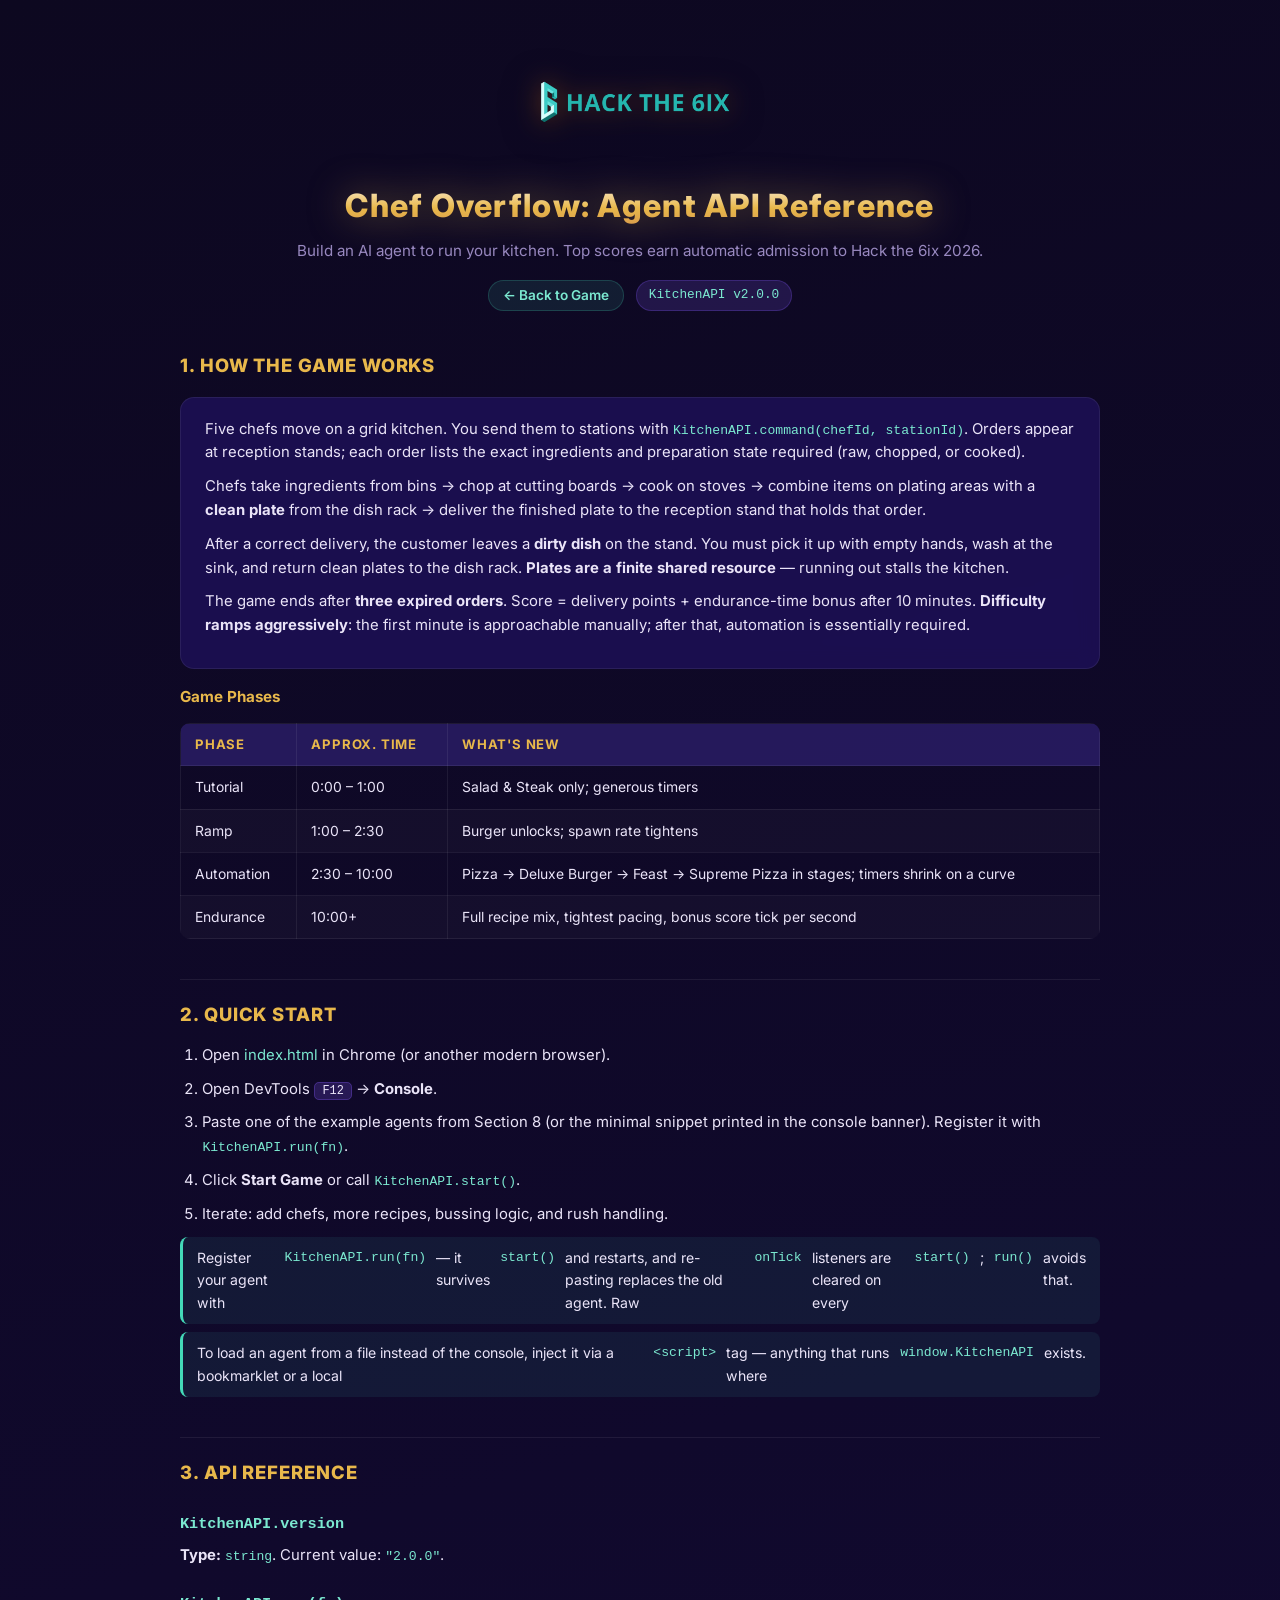
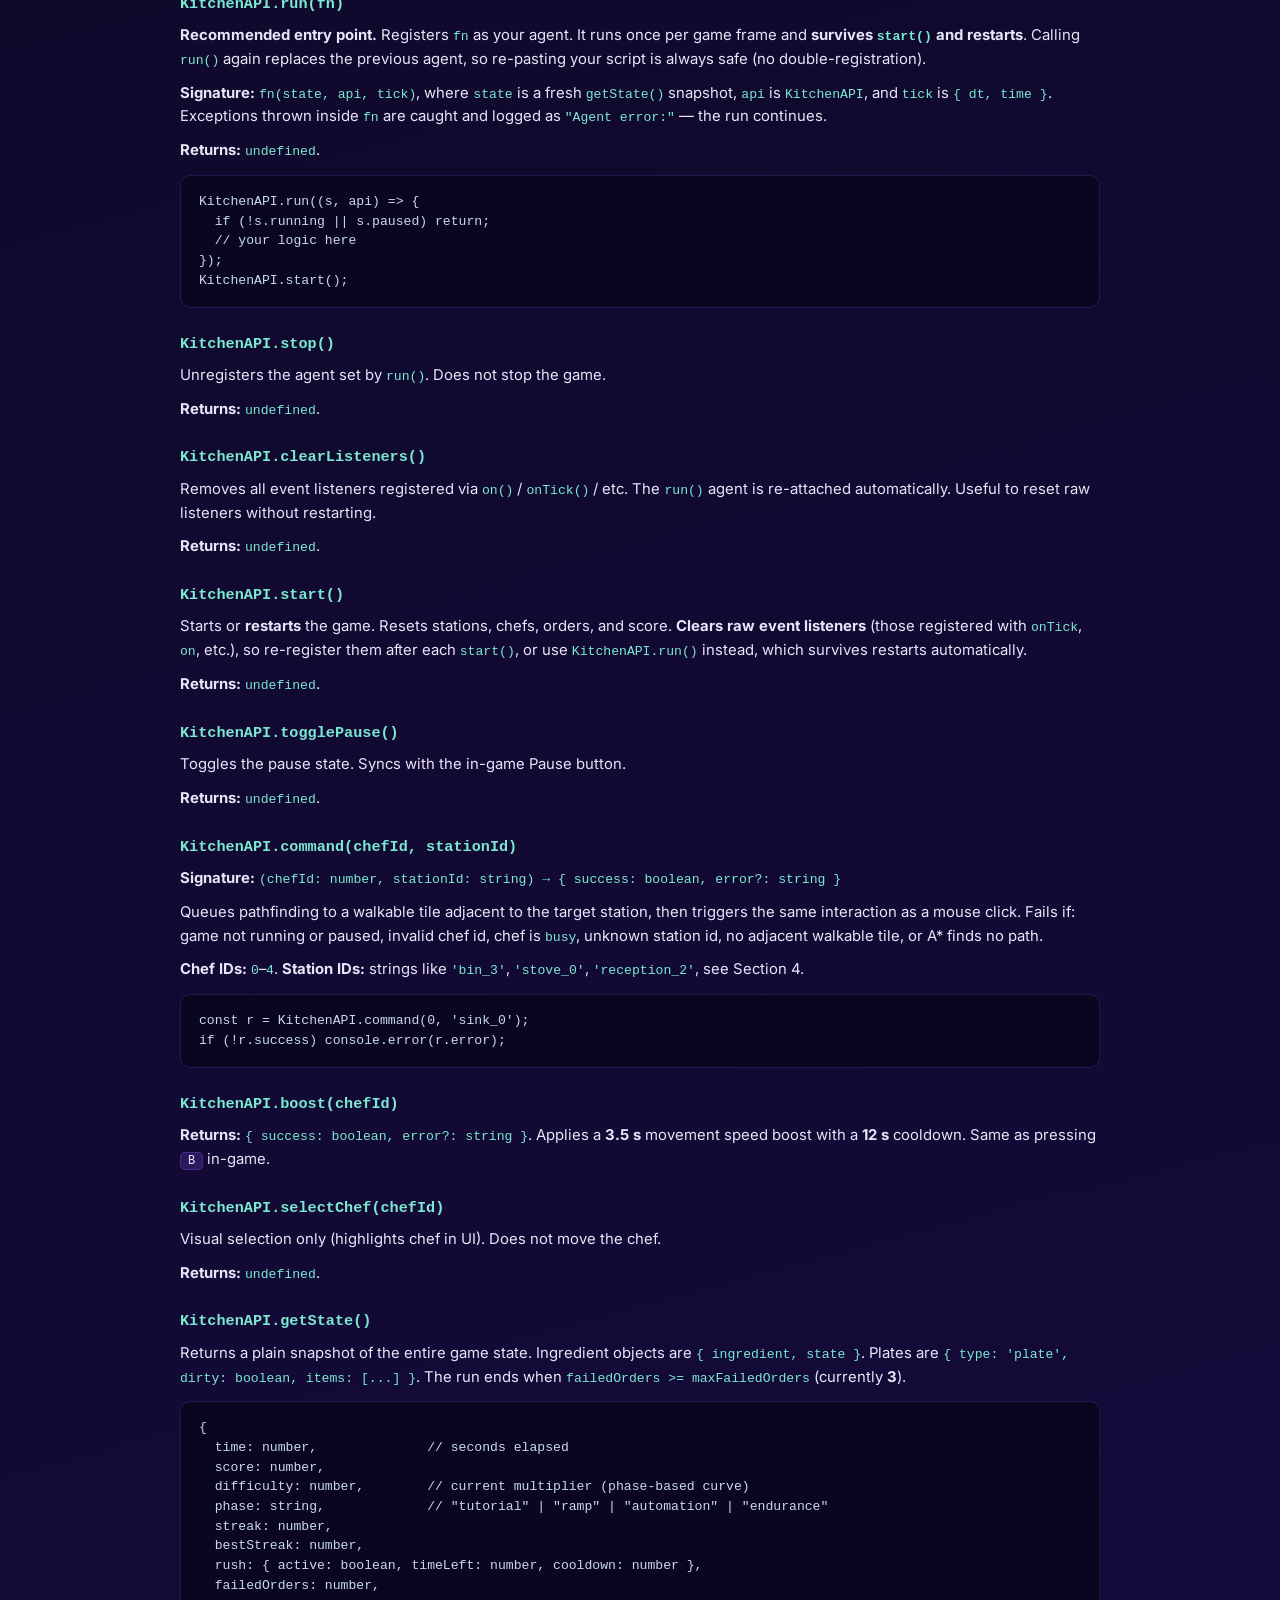
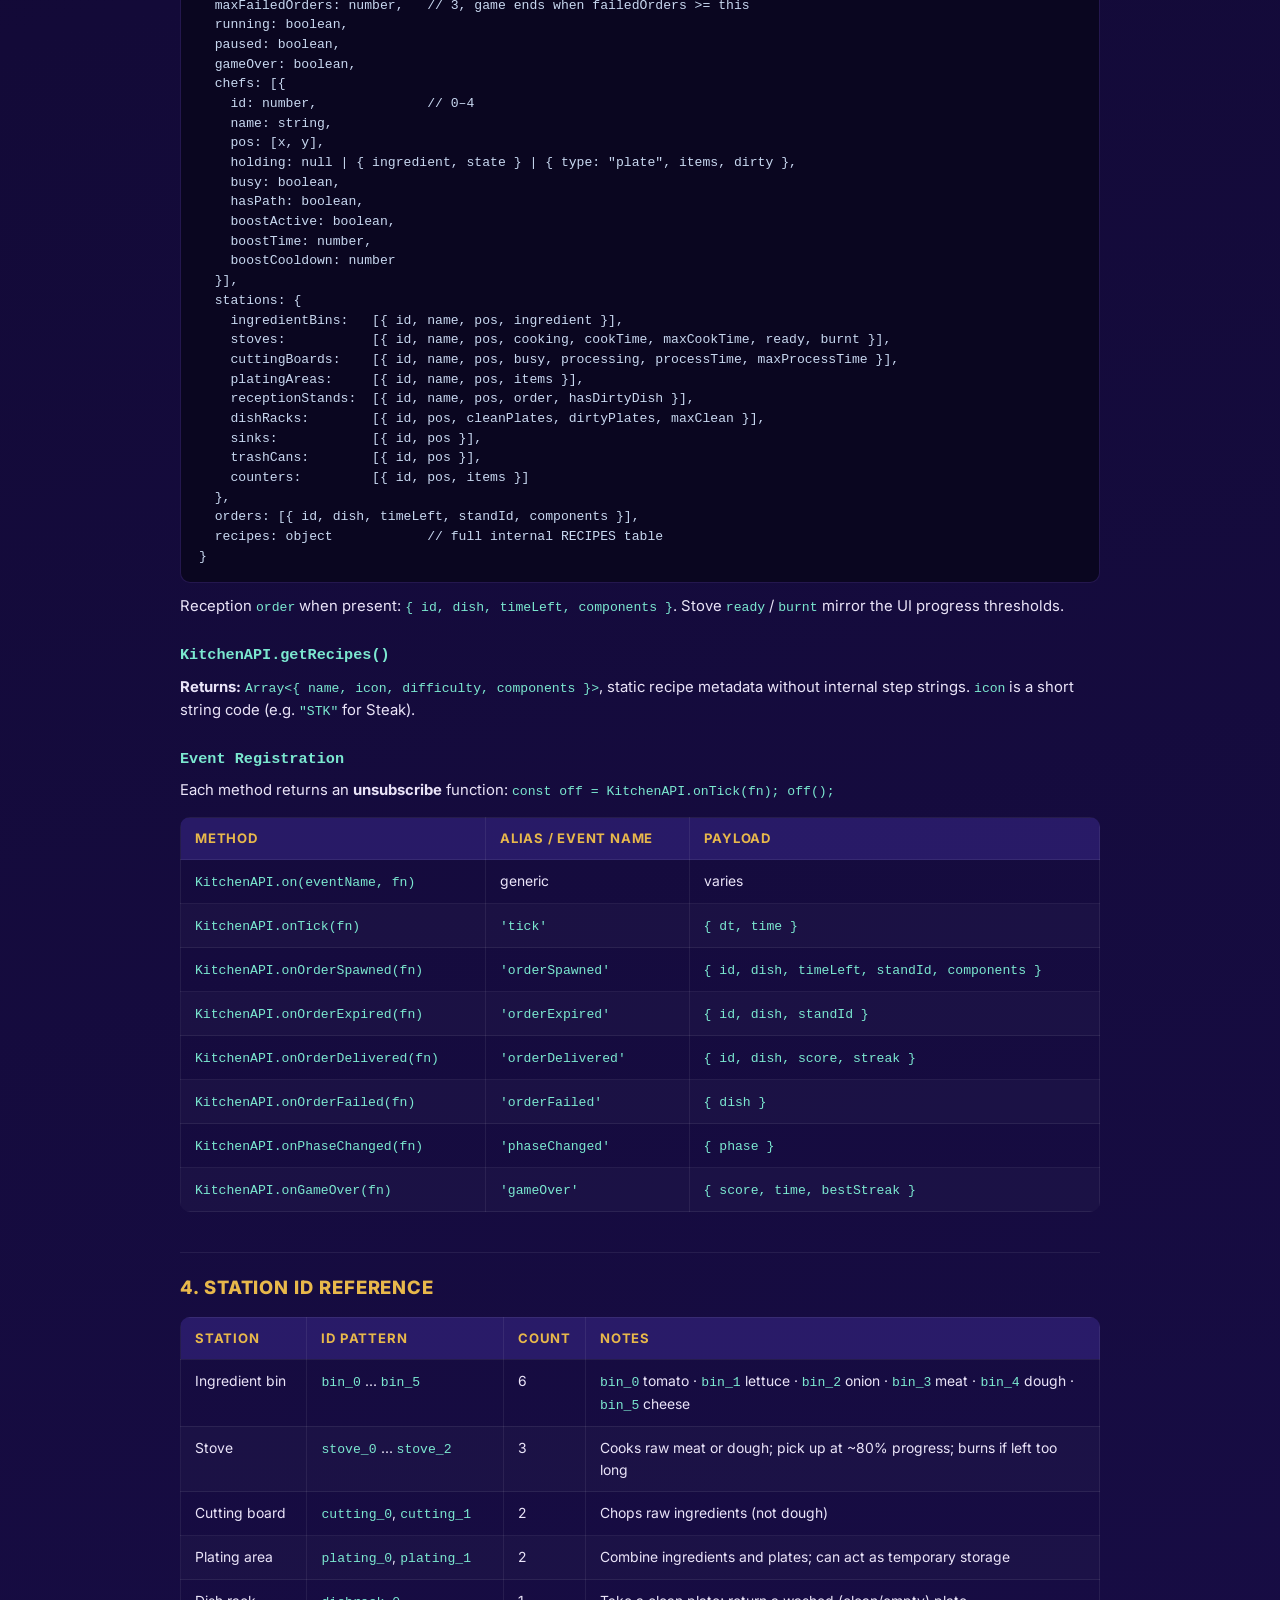
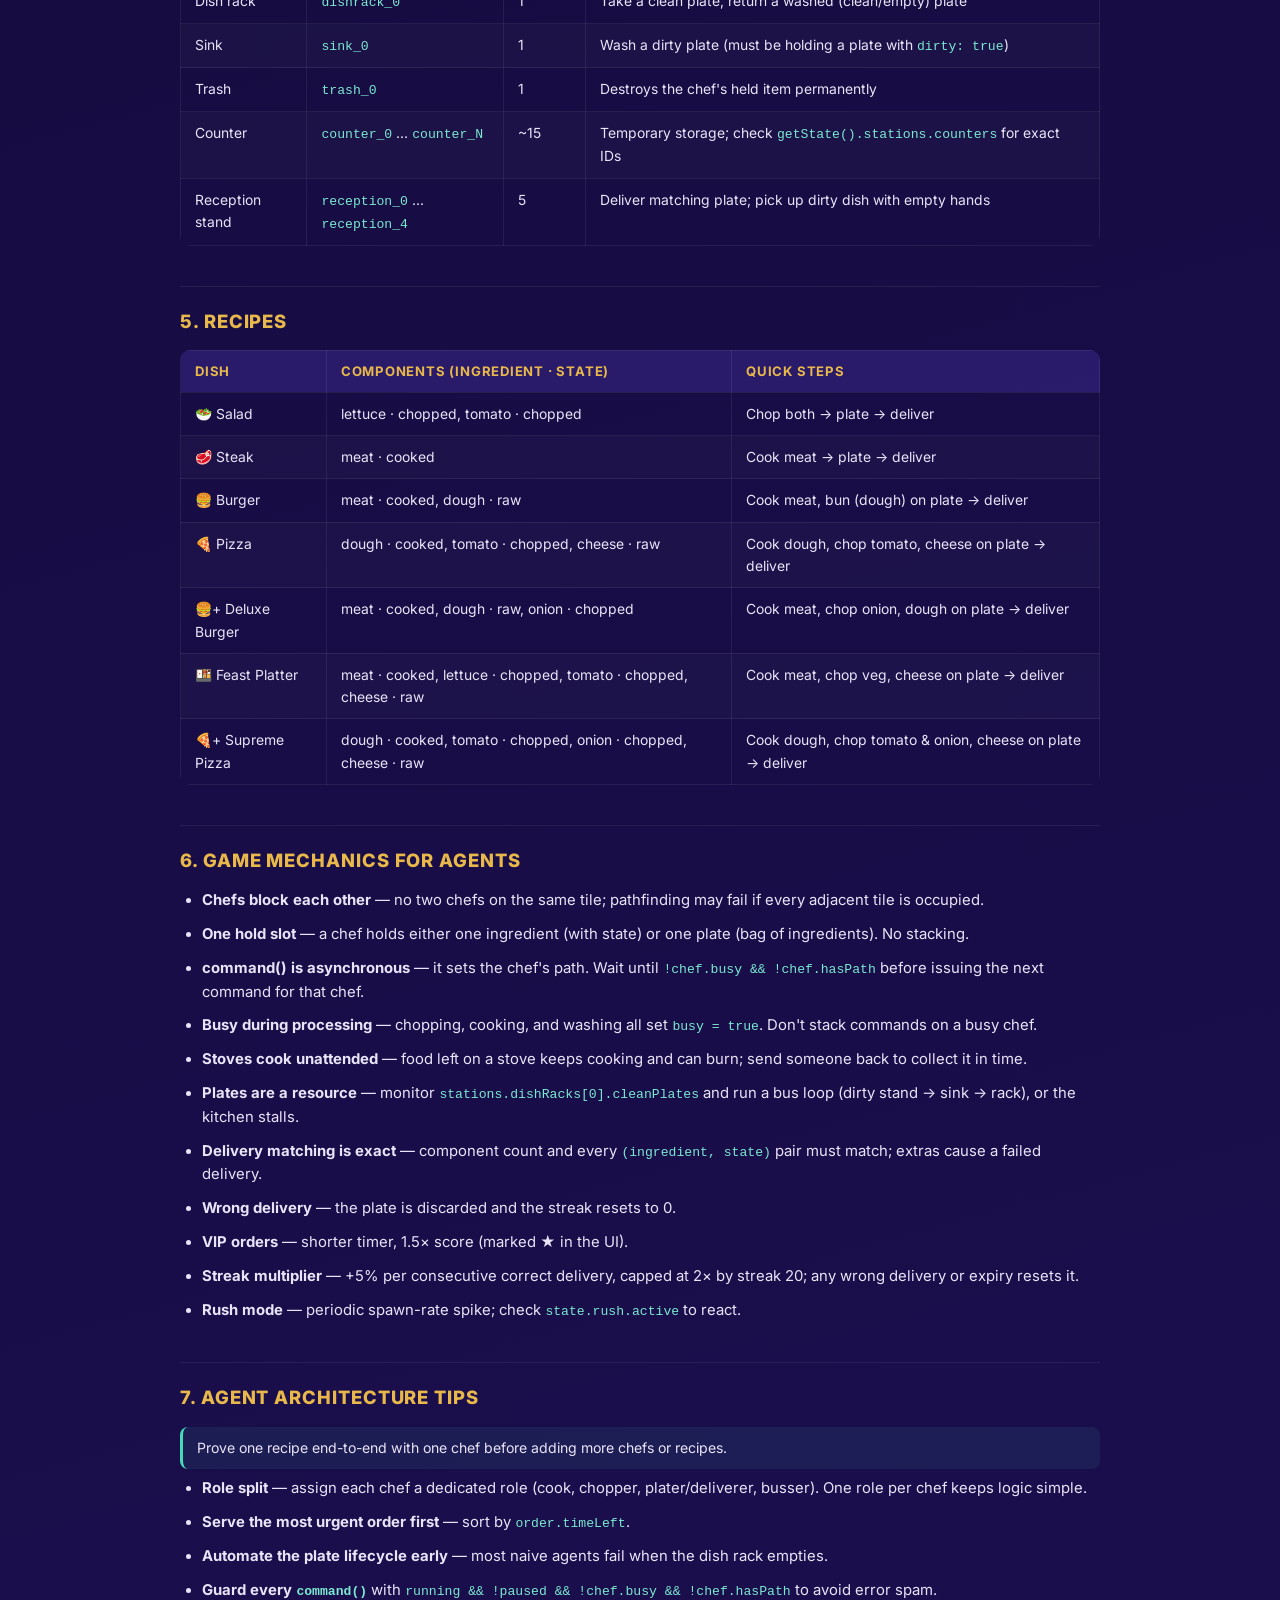
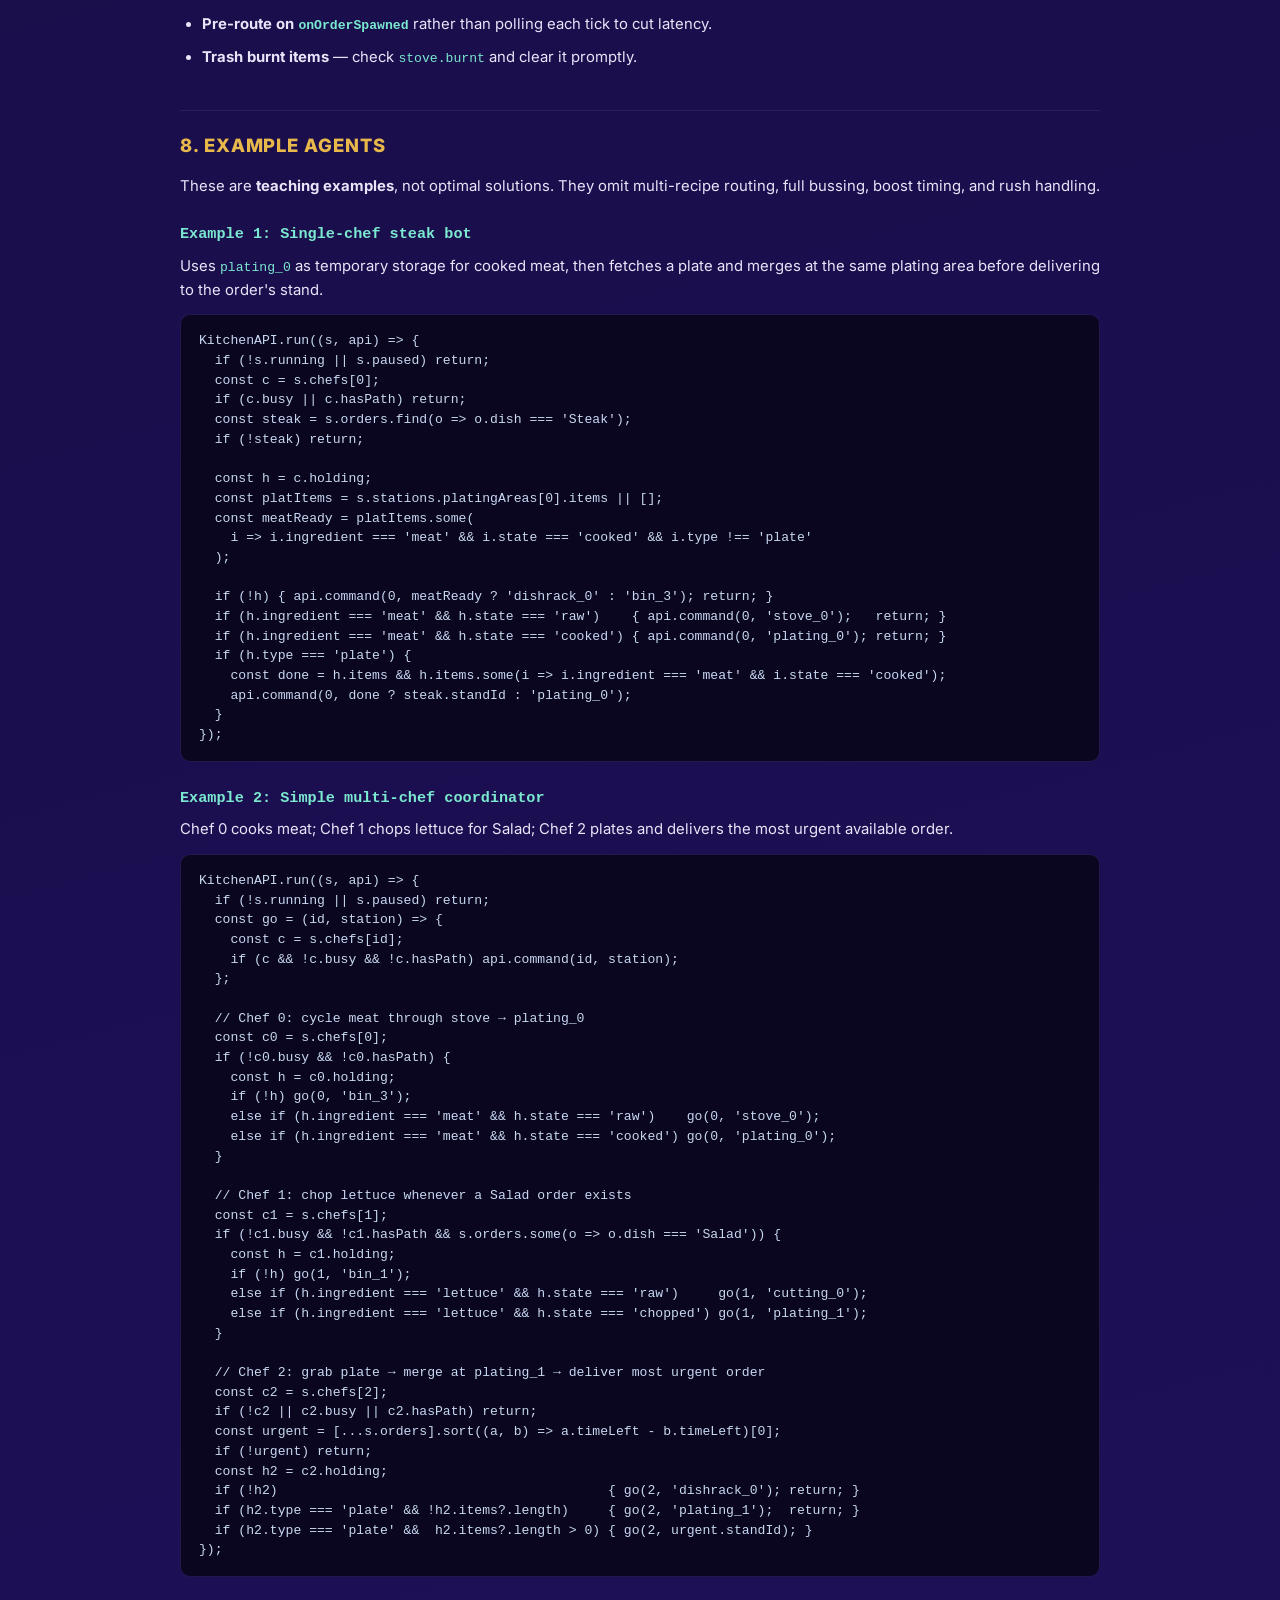
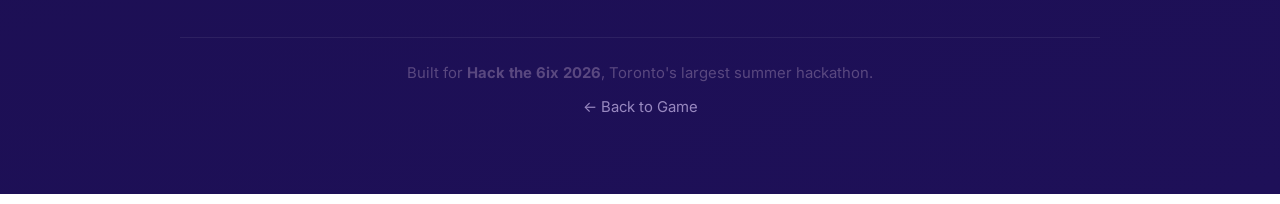
==== docs.html @ 62435e2e "Update docs.html" ====
<!DOCTYPE html>
<html lang="en">
<head>
    <meta charset="UTF-8">
    <meta name="viewport" content="width=device-width, initial-scale=1.0">
    <title>Chef Overflow: Agent API Reference</title>
    <link rel="preconnect" href="https://fonts.googleapis.com">
    <link rel="preconnect" href="https://fonts.gstatic.com" crossorigin>
    <link href="https://fonts.googleapis.com/css2?family=Inter:wght@400;500;600;700;800&display=swap" rel="stylesheet">
    <style>
        :root {
            --bg:       #0D0820;
            --navy:     #130A38;
            --midnight: #1E1058;
            --indigo:   #2C1C7A;
            --purple:   #3D2A90;
            --violet:   #6040B8;
            --teal:     #44D9B8;
            --teal-lt:  #7BE8D0;
            --gold:     #E8B84B;
            --amber:    #D4944C;
            --lamp:     #E87820;
            --text:     #EAE4F8;
            --muted:    #9888C0;
            --dim:      #5A4880;
            --code-bg:  #0A0620;
            --border:   rgba(255, 255, 255, 0.07);
            --glass:    rgba(30, 16, 88, 0.82);
        }
        * { box-sizing: border-box; margin: 0; padding: 0; }
        body {
            font-family: 'Inter', -apple-system, BlinkMacSystemFont, 'Segoe UI', sans-serif;
            background: linear-gradient(165deg, var(--bg) 0%, var(--navy) 38%, var(--midnight) 100%);
            color: var(--text);
            line-height: 1.6;
            min-height: 100vh;
            padding: 32px 20px 64px;
        }
        .wrap {
            max-width: 920px;
            margin: 0 auto;
        }
        a { color: var(--teal-lt); text-decoration: none; }
        a:hover { text-decoration: underline; }

        /* ── Header ── */
        header {
            text-align: center;
            margin-bottom: 40px;
        }
        .ht6-logo {
            height: 140px;
            width: auto;
            display: block;
            margin: 0 auto 8px;
            filter: drop-shadow(0 0 12px rgba(232, 120, 32, 0.4))
                    drop-shadow(0 4px 16px rgba(0, 0, 0, 0.5));
        }
        header h1 {
            font-size: clamp(1.5rem, 4vw, 2rem);
            font-weight: 800;
            letter-spacing: 0.04em;
            background: linear-gradient(180deg, #fff8f0 0%, var(--gold) 55%, var(--amber) 100%);
            -webkit-background-clip: text;
            background-clip: text;
            color: transparent;
            -webkit-text-fill-color: transparent;
            filter: drop-shadow(0 0 18px rgba(232, 184, 75, 0.5));
            margin-bottom: 8px;
        }
        .subtitle {
            color: var(--muted);
            font-size: 0.95rem;
            margin-bottom: 16px;
        }
        .header-row {
            display: flex;
            flex-wrap: wrap;
            align-items: center;
            justify-content: center;
            gap: 12px;
        }
        .badge {
            display: inline-block;
            background: rgba(96, 64, 184, 0.25);
            border: 1px solid rgba(96, 64, 184, 0.4);
            color: var(--teal-lt);
            padding: 4px 12px;
            border-radius: 20px;
            font-size: 0.8rem;
            font-family: ui-monospace, 'Cascadia Code', Consolas, monospace;
        }
        .back-link {
            background: rgba(68, 217, 184, 0.1);
            border: 1px solid rgba(68, 217, 184, 0.2);
            color: var(--teal-lt);
            padding: 4px 14px;
            border-radius: 20px;
            font-size: 0.85rem;
            font-weight: 600;
        }
        .back-link:hover { background: rgba(68, 217, 184, 0.18); text-decoration: none; }

        /* ── Sections ── */
        h2 {
            font-size: 1.15rem;
            font-weight: 800;
            color: var(--gold);
            margin: 40px 0 14px;
            padding-top: 20px;
            border-top: 1px solid var(--border);
            letter-spacing: 0.05em;
            text-transform: uppercase;
        }
        h2:first-of-type { border-top: none; padding-top: 0; }
        h3 {
            font-size: 0.95rem;
            font-weight: 700;
            color: var(--teal-lt);
            margin: 24px 0 8px;
            font-family: ui-monospace, 'Cascadia Code', Consolas, monospace;
        }
        p, li { margin-bottom: 10px; font-size: 0.93rem; }
        ul, ol { padding-left: 1.4rem; }

        /* ── Cards / panels ── */
        .panel {
            background: var(--glass);
            border: 1px solid var(--border);
            border-radius: 14px;
            padding: 20px 24px;
            margin: 16px 0;
            backdrop-filter: blur(10px);
        }

        /* ── Tables ── */
        table {
            width: 100%;
            border-collapse: collapse;
            font-size: 0.87rem;
            margin: 14px 0;
            border-radius: 10px;
            overflow: hidden;
        }
        th, td {
            border: 1px solid var(--border);
            padding: 10px 14px;
            text-align: left;
            vertical-align: top;
        }
        th {
            background: rgba(61, 42, 144, 0.5);
            color: var(--gold);
            font-weight: 700;
            font-size: 0.82rem;
            text-transform: uppercase;
            letter-spacing: 0.06em;
        }
        tr:nth-child(even) td { background: rgba(255, 255, 255, 0.025); }
        tr:hover td { background: rgba(96, 64, 184, 0.1); }

        /* ── Code ── */
        pre, code {
            font-family: ui-monospace, 'Cascadia Code', 'Fira Code', Consolas, monospace;
            font-size: 0.82rem;
        }
        pre {
            background: var(--code-bg);
            border: 1px solid rgba(96, 64, 184, 0.3);
            border-radius: 10px;
            padding: 16px 18px;
            overflow-x: auto;
            margin: 12px 0;
            line-height: 1.5;
        }
        code { color: var(--teal-lt); }
        pre code { color: #c8d8f0; }
        kbd {
            background: rgba(96, 64, 184, 0.3);
            border: 1px solid rgba(96, 64, 184, 0.5);
            border-radius: 5px;
            padding: 1px 7px;
            font-size: 0.8em;
            color: var(--text);
        }

        .type-block {
            background: var(--code-bg);
            border: 1px solid rgba(96, 64, 184, 0.3);
            border-radius: 10px;
            padding: 16px 18px;
            margin: 12px 0;
            font-size: 0.82rem;
            white-space: pre-wrap;
            font-family: ui-monospace, 'Cascadia Code', Consolas, monospace;
            color: #c8d8f0;
            line-height: 1.5;
        }

        /* ── Tips ── */
        .tip {
            display: flex;
            gap: 10px;
            align-items: flex-start;
            padding: 10px 14px;
            border-radius: 8px;
            font-size: 0.88rem;
            margin-bottom: 8px;
        }
        .tip-warn { background: rgba(232, 184, 75, 0.1); border-left: 3px solid var(--gold); }
        .tip-info { background: rgba(68, 217, 184, 0.08); border-left: 3px solid var(--teal); }

        footer {
            margin-top: 60px;
            padding-top: 24px;
            border-top: 1px solid var(--border);
            color: var(--dim);
            font-size: 0.88rem;
            text-align: center;
        }
        footer a { color: var(--muted); }
    </style>
</head>
<body>
<div class="wrap">
    <header>
        <img src="logo.png" alt="Hack the 6ix" class="ht6-logo">
        <h1>Chef Overflow: Agent API Reference</h1>
        <p class="subtitle">Build an AI agent to run your kitchen. Top scores earn automatic admission to Hack the 6ix 2026.</p>
        <div class="header-row">
            <a href="index.html" class="back-link">← Back to Game</a>
            <span class="badge">KitchenAPI v2.0.0</span>
        </div>
    </header>

    <h2>1. How the Game Works</h2>
    <div class="panel">
        <p>Five chefs move on a grid kitchen. You send them to stations with <code>KitchenAPI.command(chefId, stationId)</code>. Orders appear at reception stands; each order lists the exact ingredients and preparation state required (raw, chopped, or cooked).</p>
        <p>Chefs take ingredients from bins → chop at cutting boards → cook on stoves → combine items on plating areas with a <strong>clean plate</strong> from the dish rack → deliver the finished plate to the reception stand that holds that order.</p>
        <p>After a correct delivery, the customer leaves a <strong>dirty dish</strong> on the stand. You must pick it up with empty hands, wash at the sink, and return clean plates to the dish rack. <strong>Plates are a finite shared resource</strong> — running out stalls the kitchen.</p>
        <p>The game ends after <strong>three expired orders</strong>. Score = delivery points + endurance-time bonus after 10 minutes. <strong>Difficulty ramps aggressively</strong>: the first minute is approachable manually; after that, automation is essentially required.</p>
    </div>

    <h3 style="color:var(--gold); font-family:inherit; margin-top:8px;">Game Phases</h3>
    <table>
        <thead><tr><th>Phase</th><th>Approx. Time</th><th>What's new</th></tr></thead>
        <tbody>
            <tr><td>Tutorial</td><td>0:00 – 1:00</td><td>Salad &amp; Steak only; generous timers</td></tr>
            <tr><td>Ramp</td><td>1:00 – 2:30</td><td>Burger unlocks; spawn rate tightens</td></tr>
            <tr><td>Automation</td><td>2:30 – 10:00</td><td>Pizza → Deluxe Burger → Feast → Supreme Pizza in stages; timers shrink on a curve</td></tr>
            <tr><td>Endurance</td><td>10:00+</td><td>Full recipe mix, tightest pacing, bonus score tick per second</td></tr>
        </tbody>
    </table>

    <h2>2. Quick Start</h2>
    <ol>
        <li>Open <a href="index.html">index.html</a> in Chrome (or another modern browser).</li>
        <li>Open DevTools <kbd>F12</kbd> → <strong>Console</strong>.</li>
        <li>Paste one of the example agents from Section 8 (or the minimal snippet printed in the console banner). Register it with <code>KitchenAPI.run(fn)</code>.</li>
        <li>Click <strong>Start Game</strong> or call <code>KitchenAPI.start()</code>.</li>
        <li>Iterate: add chefs, more recipes, bussing logic, and rush handling.</li>
    </ol>
    <div class="tip tip-info">Register your agent with <code>KitchenAPI.run(fn)</code> — it survives <code>start()</code> and restarts, and re-pasting replaces the old agent. Raw <code>onTick</code> listeners are cleared on every <code>start()</code>; <code>run()</code> avoids that.</div>
    <div class="tip tip-info">To load an agent from a file instead of the console, inject it via a bookmarklet or a local <code>&lt;script&gt;</code> tag — anything that runs where <code>window.KitchenAPI</code> exists.</div>

    <h2>3. API Reference</h2>

    <h3>KitchenAPI.version</h3>
    <p><strong>Type:</strong> <code>string</code>. Current value: <code>"2.0.0"</code>.</p>

    <h3>KitchenAPI.run(fn)</h3>
    <p><strong>Recommended entry point.</strong> Registers <code>fn</code> as your agent. It runs once per game frame and <strong>survives <code>start()</code> and restarts</strong>. Calling <code>run()</code> again replaces the previous agent, so re-pasting your script is always safe (no double-registration).</p>
    <p><strong>Signature:</strong> <code>fn(state, api, tick)</code>, where <code>state</code> is a fresh <code>getState()</code> snapshot, <code>api</code> is <code>KitchenAPI</code>, and <code>tick</code> is <code>{ dt, time }</code>. Exceptions thrown inside <code>fn</code> are caught and logged as <code>"Agent error:"</code> — the run continues.</p>
    <p><strong>Returns:</strong> <code>undefined</code>.</p>
    <pre><code>KitchenAPI.run((s, api) => {
  if (!s.running || s.paused) return;
  // your logic here
});
KitchenAPI.start();</code></pre>

    <h3>KitchenAPI.stop()</h3>
    <p>Unregisters the agent set by <code>run()</code>. Does not stop the game.</p>
    <p><strong>Returns:</strong> <code>undefined</code>.</p>

    <h3>KitchenAPI.clearListeners()</h3>
    <p>Removes all event listeners registered via <code>on()</code> / <code>onTick()</code> / etc. The <code>run()</code> agent is re-attached automatically. Useful to reset raw listeners without restarting.</p>
    <p><strong>Returns:</strong> <code>undefined</code>.</p>

    <h3>KitchenAPI.start()</h3>
    <p>Starts or <strong>restarts</strong> the game. Resets stations, chefs, orders, and score. <strong>Clears raw event listeners</strong> (those registered with <code>onTick</code>, <code>on</code>, etc.), so re-register them after each <code>start()</code>, or use <code>KitchenAPI.run()</code> instead, which survives restarts automatically.</p>
    <p><strong>Returns:</strong> <code>undefined</code>.</p>

    <h3>KitchenAPI.togglePause()</h3>
    <p>Toggles the pause state. Syncs with the in-game Pause button.</p>
    <p><strong>Returns:</strong> <code>undefined</code>.</p>

    <h3>KitchenAPI.command(chefId, stationId)</h3>
    <p><strong>Signature:</strong> <code>(chefId: number, stationId: string) → { success: boolean, error?: string }</code></p>
    <p>Queues pathfinding to a walkable tile adjacent to the target station, then triggers the same interaction as a mouse click. Fails if: game not running or paused, invalid chef id, chef is <code>busy</code>, unknown station id, no adjacent walkable tile, or A* finds no path.</p>
    <p><strong>Chef IDs:</strong> <code>0</code>–<code>4</code>. <strong>Station IDs:</strong> strings like <code>'bin_3'</code>, <code>'stove_0'</code>, <code>'reception_2'</code>, see Section 4.</p>
    <pre><code>const r = KitchenAPI.command(0, 'sink_0');
if (!r.success) console.error(r.error);</code></pre>

    <h3>KitchenAPI.boost(chefId)</h3>
    <p><strong>Returns:</strong> <code>{ success: boolean, error?: string }</code>. Applies a <strong>3.5 s</strong> movement speed boost with a <strong>12 s</strong> cooldown. Same as pressing <kbd>B</kbd> in-game.</p>

    <h3>KitchenAPI.selectChef(chefId)</h3>
    <p>Visual selection only (highlights chef in UI). Does not move the chef.</p>
    <p><strong>Returns:</strong> <code>undefined</code>.</p>

    <h3>KitchenAPI.getState()</h3>
    <p>Returns a plain snapshot of the entire game state. Ingredient objects are <code>{ ingredient, state }</code>. Plates are <code>{ type: 'plate', dirty: boolean, items: [...] }</code>. The run ends when <code>failedOrders >= maxFailedOrders</code> (currently <strong>3</strong>).</p>
    <div class="type-block">{
  time: number,              // seconds elapsed
  score: number,
  difficulty: number,        // current multiplier (phase-based curve)
  phase: string,             // "tutorial" | "ramp" | "automation" | "endurance"
  streak: number,
  bestStreak: number,
  rush: { active: boolean, timeLeft: number, cooldown: number },
  failedOrders: number,
  maxFailedOrders: number,   // 3, game ends when failedOrders >= this
  running: boolean,
  paused: boolean,
  gameOver: boolean,
  chefs: [{
    id: number,              // 0–4
    name: string,
    pos: [x, y],
    holding: null | { ingredient, state } | { type: "plate", items, dirty },
    busy: boolean,
    hasPath: boolean,
    boostActive: boolean,
    boostTime: number,
    boostCooldown: number
  }],
  stations: {
    ingredientBins:   [{ id, name, pos, ingredient }],
    stoves:           [{ id, name, pos, cooking, cookTime, maxCookTime, ready, burnt }],
    cuttingBoards:    [{ id, name, pos, busy, processing, processTime, maxProcessTime }],
    platingAreas:     [{ id, name, pos, items }],
    receptionStands:  [{ id, name, pos, order, hasDirtyDish }],
    dishRacks:        [{ id, pos, cleanPlates, dirtyPlates, maxClean }],
    sinks:            [{ id, pos }],
    trashCans:        [{ id, pos }],
    counters:         [{ id, pos, items }]
  },
  orders: [{ id, dish, timeLeft, standId, components }],
  recipes: object            // full internal RECIPES table
}</div>
    <p>Reception <code>order</code> when present: <code>{ id, dish, timeLeft, components }</code>. Stove <code>ready</code> / <code>burnt</code> mirror the UI progress thresholds.</p>

    <h3>KitchenAPI.getRecipes()</h3>
    <p><strong>Returns:</strong> <code>Array&lt;{ name, icon, difficulty, components }&gt;</code>, static recipe metadata without internal step strings. <code>icon</code> is a short string code (e.g. <code>"STK"</code> for Steak).</p>

    <h3>Event Registration</h3>
    <p>Each method returns an <strong>unsubscribe</strong> function: <code>const off = KitchenAPI.onTick(fn); off();</code></p>
    <table>
        <thead><tr><th>Method</th><th>Alias / event name</th><th>Payload</th></tr></thead>
        <tbody>
            <tr><td><code>KitchenAPI.on(eventName, fn)</code></td><td>generic</td><td>varies</td></tr>
            <tr><td><code>KitchenAPI.onTick(fn)</code></td><td><code>'tick'</code></td><td><code>{ dt, time }</code></td></tr>
            <tr><td><code>KitchenAPI.onOrderSpawned(fn)</code></td><td><code>'orderSpawned'</code></td><td><code>{ id, dish, timeLeft, standId, components }</code></td></tr>
            <tr><td><code>KitchenAPI.onOrderExpired(fn)</code></td><td><code>'orderExpired'</code></td><td><code>{ id, dish, standId }</code></td></tr>
            <tr><td><code>KitchenAPI.onOrderDelivered(fn)</code></td><td><code>'orderDelivered'</code></td><td><code>{ id, dish, score, streak }</code></td></tr>
            <tr><td><code>KitchenAPI.onOrderFailed(fn)</code></td><td><code>'orderFailed'</code></td><td><code>{ dish }</code></td></tr>
            <tr><td><code>KitchenAPI.onPhaseChanged(fn)</code></td><td><code>'phaseChanged'</code></td><td><code>{ phase }</code></td></tr>
            <tr><td><code>KitchenAPI.onGameOver(fn)</code></td><td><code>'gameOver'</code></td><td><code>{ score, time, bestStreak }</code></td></tr>
        </tbody>
    </table>

    <h2>4. Station ID Reference</h2>
    <table>
        <thead>
            <tr><th>Station</th><th>ID pattern</th><th>Count</th><th>Notes</th></tr>
        </thead>
        <tbody>
            <tr><td>Ingredient bin</td><td><code>bin_0</code> … <code>bin_5</code></td><td>6</td><td><code>bin_0</code> tomato · <code>bin_1</code> lettuce · <code>bin_2</code> onion · <code>bin_3</code> meat · <code>bin_4</code> dough · <code>bin_5</code> cheese</td></tr>
            <tr><td>Stove</td><td><code>stove_0</code> … <code>stove_2</code></td><td>3</td><td>Cooks raw meat or dough; pick up at ~80% progress; burns if left too long</td></tr>
            <tr><td>Cutting board</td><td><code>cutting_0</code>, <code>cutting_1</code></td><td>2</td><td>Chops raw ingredients (not dough)</td></tr>
            <tr><td>Plating area</td><td><code>plating_0</code>, <code>plating_1</code></td><td>2</td><td>Combine ingredients and plates; can act as temporary storage</td></tr>
            <tr><td>Dish rack</td><td><code>dishrack_0</code></td><td>1</td><td>Take a clean plate; return a washed (clean/empty) plate</td></tr>
            <tr><td>Sink</td><td><code>sink_0</code></td><td>1</td><td>Wash a dirty plate (must be holding a plate with <code>dirty: true</code>)</td></tr>
            <tr><td>Trash</td><td><code>trash_0</code></td><td>1</td><td>Destroys the chef's held item permanently</td></tr>
            <tr><td>Counter</td><td><code>counter_0</code> … <code>counter_N</code></td><td>~15</td><td>Temporary storage; check <code>getState().stations.counters</code> for exact IDs</td></tr>
            <tr><td>Reception stand</td><td><code>reception_0</code> … <code>reception_4</code></td><td>5</td><td>Deliver matching plate; pick up dirty dish with empty hands</td></tr>
        </tbody>
    </table>

    <h2>5. Recipes</h2>
    <table>
        <thead>
            <tr><th>Dish</th><th>Components (ingredient · state)</th><th>Quick steps</th></tr>
        </thead>
        <tbody>
            <tr><td>🥗 Salad</td><td>lettuce · chopped, tomato · chopped</td><td>Chop both → plate → deliver</td></tr>
            <tr><td>🥩 Steak</td><td>meat · cooked</td><td>Cook meat → plate → deliver</td></tr>
            <tr><td>🍔 Burger</td><td>meat · cooked, dough · raw</td><td>Cook meat, bun (dough) on plate → deliver</td></tr>
            <tr><td>🍕 Pizza</td><td>dough · cooked, tomato · chopped, cheese · raw</td><td>Cook dough, chop tomato, cheese on plate → deliver</td></tr>
            <tr><td>🍔+ Deluxe Burger</td><td>meat · cooked, dough · raw, onion · chopped</td><td>Cook meat, chop onion, dough on plate → deliver</td></tr>
            <tr><td>🍱 Feast Platter</td><td>meat · cooked, lettuce · chopped, tomato · chopped, cheese · raw</td><td>Cook meat, chop veg, cheese on plate → deliver</td></tr>
            <tr><td>🍕+ Supreme Pizza</td><td>dough · cooked, tomato · chopped, onion · chopped, cheese · raw</td><td>Cook dough, chop tomato &amp; onion, cheese on plate → deliver</td></tr>
        </tbody>
    </table>

    <h2>6. Game Mechanics for Agents</h2>
    <ul>
        <li><strong>Chefs block each other</strong> — no two chefs on the same tile; pathfinding may fail if every adjacent tile is occupied.</li>
        <li><strong>One hold slot</strong> — a chef holds either one ingredient (with state) or one plate (bag of ingredients). No stacking.</li>
        <li><strong>command() is asynchronous</strong> — it sets the chef's path. Wait until <code>!chef.busy && !chef.hasPath</code> before issuing the next command for that chef.</li>
        <li><strong>Busy during processing</strong> — chopping, cooking, and washing all set <code>busy = true</code>. Don't stack commands on a busy chef.</li>
        <li><strong>Stoves cook unattended</strong> — food left on a stove keeps cooking and can burn; send someone back to collect it in time.</li>
        <li><strong>Plates are a resource</strong> — monitor <code>stations.dishRacks[0].cleanPlates</code> and run a bus loop (dirty stand → sink → rack), or the kitchen stalls.</li>
        <li><strong>Delivery matching is exact</strong> — component count and every <code>(ingredient, state)</code> pair must match; extras cause a failed delivery.</li>
        <li><strong>Wrong delivery</strong> — the plate is discarded and the streak resets to 0.</li>
        <li><strong>VIP orders</strong> — shorter timer, 1.5× score (marked ★ in the UI).</li>
        <li><strong>Streak multiplier</strong> — +5% per consecutive correct delivery, capped at 2× by streak 20; any wrong delivery or expiry resets it.</li>
        <li><strong>Rush mode</strong> — periodic spawn-rate spike; check <code>state.rush.active</code> to react.</li>
    </ul>

    <h2>7. Agent Architecture Tips</h2>
    <div class="tip tip-info">Prove one recipe end-to-end with one chef before adding more chefs or recipes.</div>
    <ul>
        <li><strong>Role split</strong> — assign each chef a dedicated role (cook, chopper, plater/deliverer, busser). One role per chef keeps logic simple.</li>
        <li><strong>Serve the most urgent order first</strong> — sort by <code>order.timeLeft</code>.</li>
        <li><strong>Automate the plate lifecycle early</strong> — most naive agents fail when the dish rack empties.</li>
        <li><strong>Guard every <code>command()</code></strong> with <code>running &amp;&amp; !paused &amp;&amp; !chef.busy &amp;&amp; !chef.hasPath</code> to avoid error spam.</li>
        <li><strong>Pre-route on <code>onOrderSpawned</code></strong> rather than polling each tick to cut latency.</li>
        <li><strong>Trash burnt items</strong> — check <code>stove.burnt</code> and clear it promptly.</li>
    </ul>

    <h2>8. Example Agents</h2>
    <p>These are <strong>teaching examples</strong>, not optimal solutions. They omit multi-recipe routing, full bussing, boost timing, and rush handling.</p>

    <h3>Example 1: Single-chef steak bot</h3>
    <p>Uses <code>plating_0</code> as temporary storage for cooked meat, then fetches a plate and merges at the same plating area before delivering to the order's stand.</p>
    <pre><code>KitchenAPI.run((s, api) => {
  if (!s.running || s.paused) return;
  const c = s.chefs[0];
  if (c.busy || c.hasPath) return;
  const steak = s.orders.find(o => o.dish === 'Steak');
  if (!steak) return;

  const h = c.holding;
  const platItems = s.stations.platingAreas[0].items || [];
  const meatReady = platItems.some(
    i => i.ingredient === 'meat' && i.state === 'cooked' && i.type !== 'plate'
  );

  if (!h) { api.command(0, meatReady ? 'dishrack_0' : 'bin_3'); return; }
  if (h.ingredient === 'meat' && h.state === 'raw')    { api.command(0, 'stove_0');   return; }
  if (h.ingredient === 'meat' && h.state === 'cooked') { api.command(0, 'plating_0'); return; }
  if (h.type === 'plate') {
    const done = h.items && h.items.some(i => i.ingredient === 'meat' && i.state === 'cooked');
    api.command(0, done ? steak.standId : 'plating_0');
  }
});</code></pre>

    <h3>Example 2: Simple multi-chef coordinator</h3>
    <p>Chef 0 cooks meat; Chef 1 chops lettuce for Salad; Chef 2 plates and delivers the most urgent available order.</p>
    <pre><code>KitchenAPI.run((s, api) => {
  if (!s.running || s.paused) return;
  const go = (id, station) => {
    const c = s.chefs[id];
    if (c && !c.busy && !c.hasPath) api.command(id, station);
  };

  // Chef 0: cycle meat through stove → plating_0
  const c0 = s.chefs[0];
  if (!c0.busy && !c0.hasPath) {
    const h = c0.holding;
    if (!h) go(0, 'bin_3');
    else if (h.ingredient === 'meat' && h.state === 'raw')    go(0, 'stove_0');
    else if (h.ingredient === 'meat' && h.state === 'cooked') go(0, 'plating_0');
  }

  // Chef 1: chop lettuce whenever a Salad order exists
  const c1 = s.chefs[1];
  if (!c1.busy && !c1.hasPath && s.orders.some(o => o.dish === 'Salad')) {
    const h = c1.holding;
    if (!h) go(1, 'bin_1');
    else if (h.ingredient === 'lettuce' && h.state === 'raw')     go(1, 'cutting_0');
    else if (h.ingredient === 'lettuce' && h.state === 'chopped') go(1, 'plating_1');
  }

  // Chef 2: grab plate → merge at plating_1 → deliver most urgent order
  const c2 = s.chefs[2];
  if (!c2 || c2.busy || c2.hasPath) return;
  const urgent = [...s.orders].sort((a, b) => a.timeLeft - b.timeLeft)[0];
  if (!urgent) return;
  const h2 = c2.holding;
  if (!h2)                                          { go(2, 'dishrack_0'); return; }
  if (h2.type === 'plate' && !h2.items?.length)     { go(2, 'plating_1');  return; }
  if (h2.type === 'plate' &&  h2.items?.length > 0) { go(2, urgent.standId); }
});</code></pre>

    <footer>
        <p>Built for <strong>Hack the 6ix 2026</strong>, Toronto's largest summer hackathon.</p>
        <p style="margin-top:8px;"><a href="index.html">← Back to Game</a></p>
    </footer>
</div>
</body>
</html>
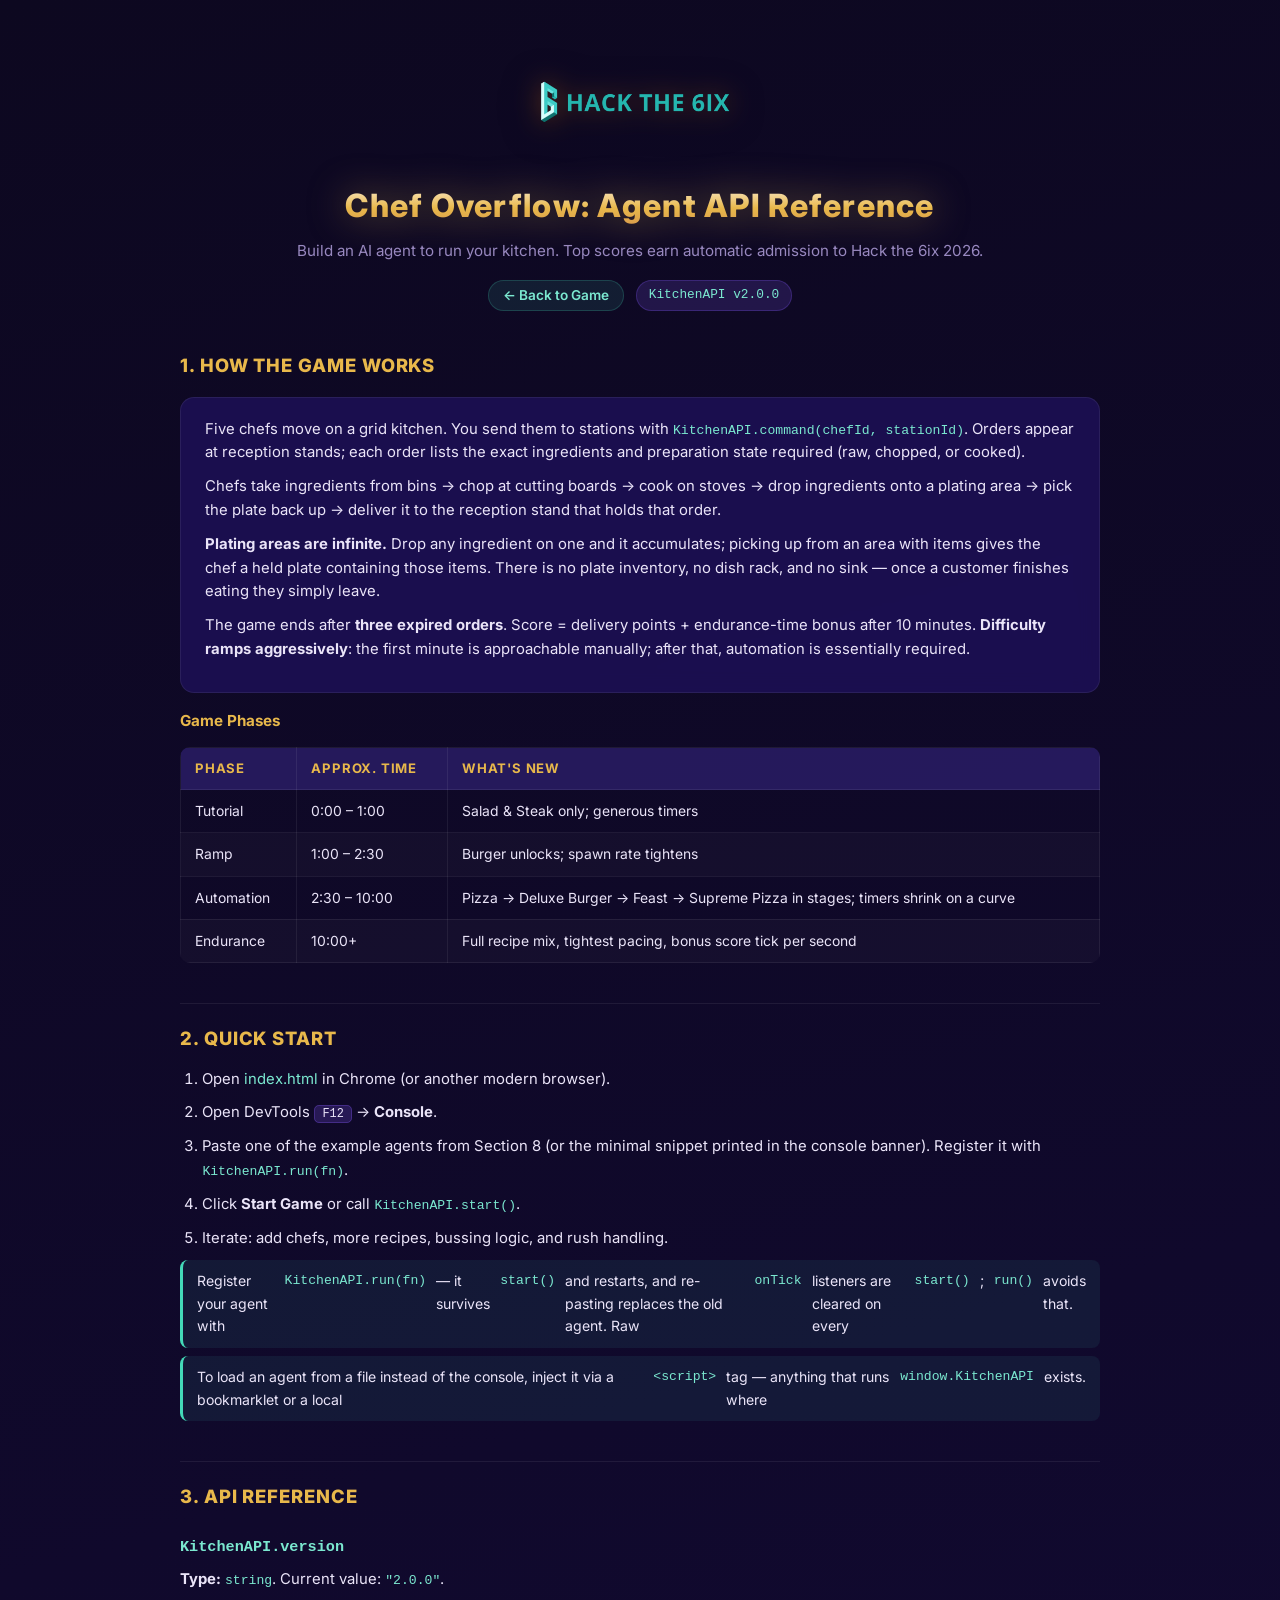
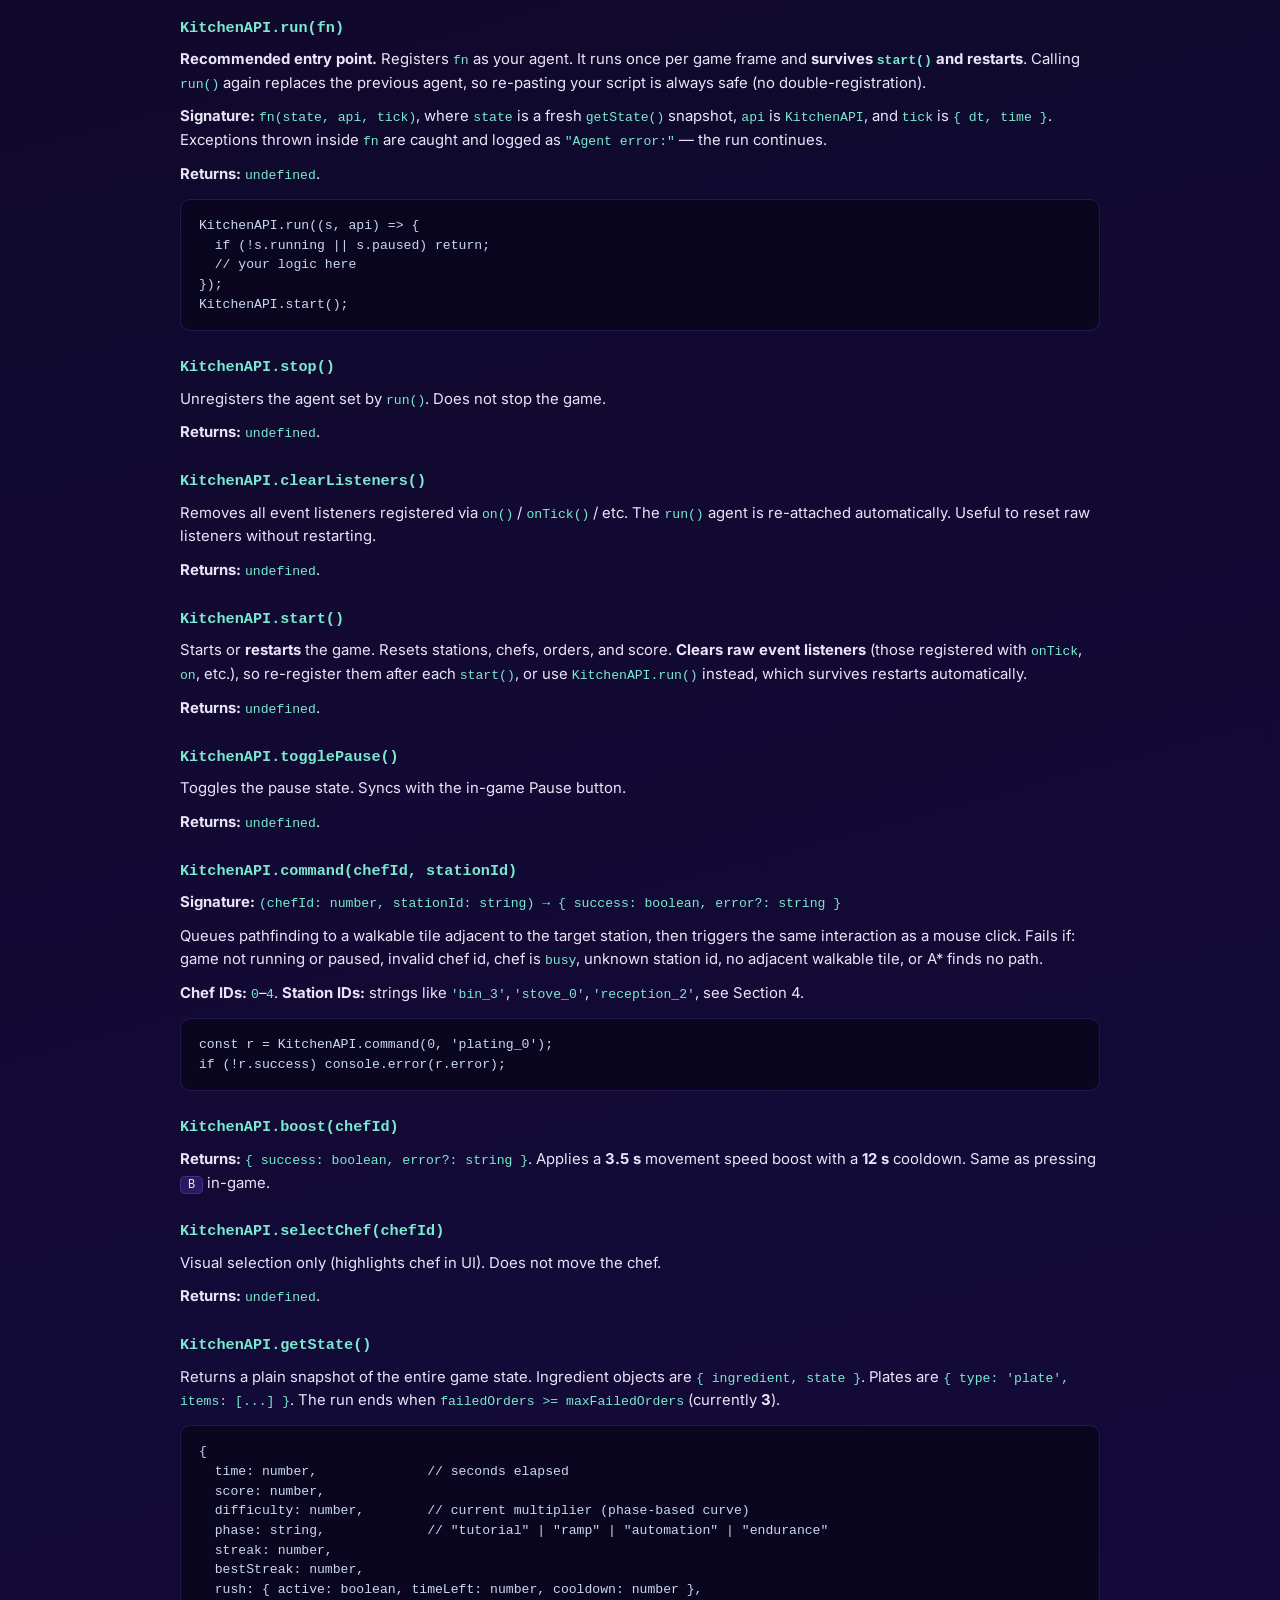
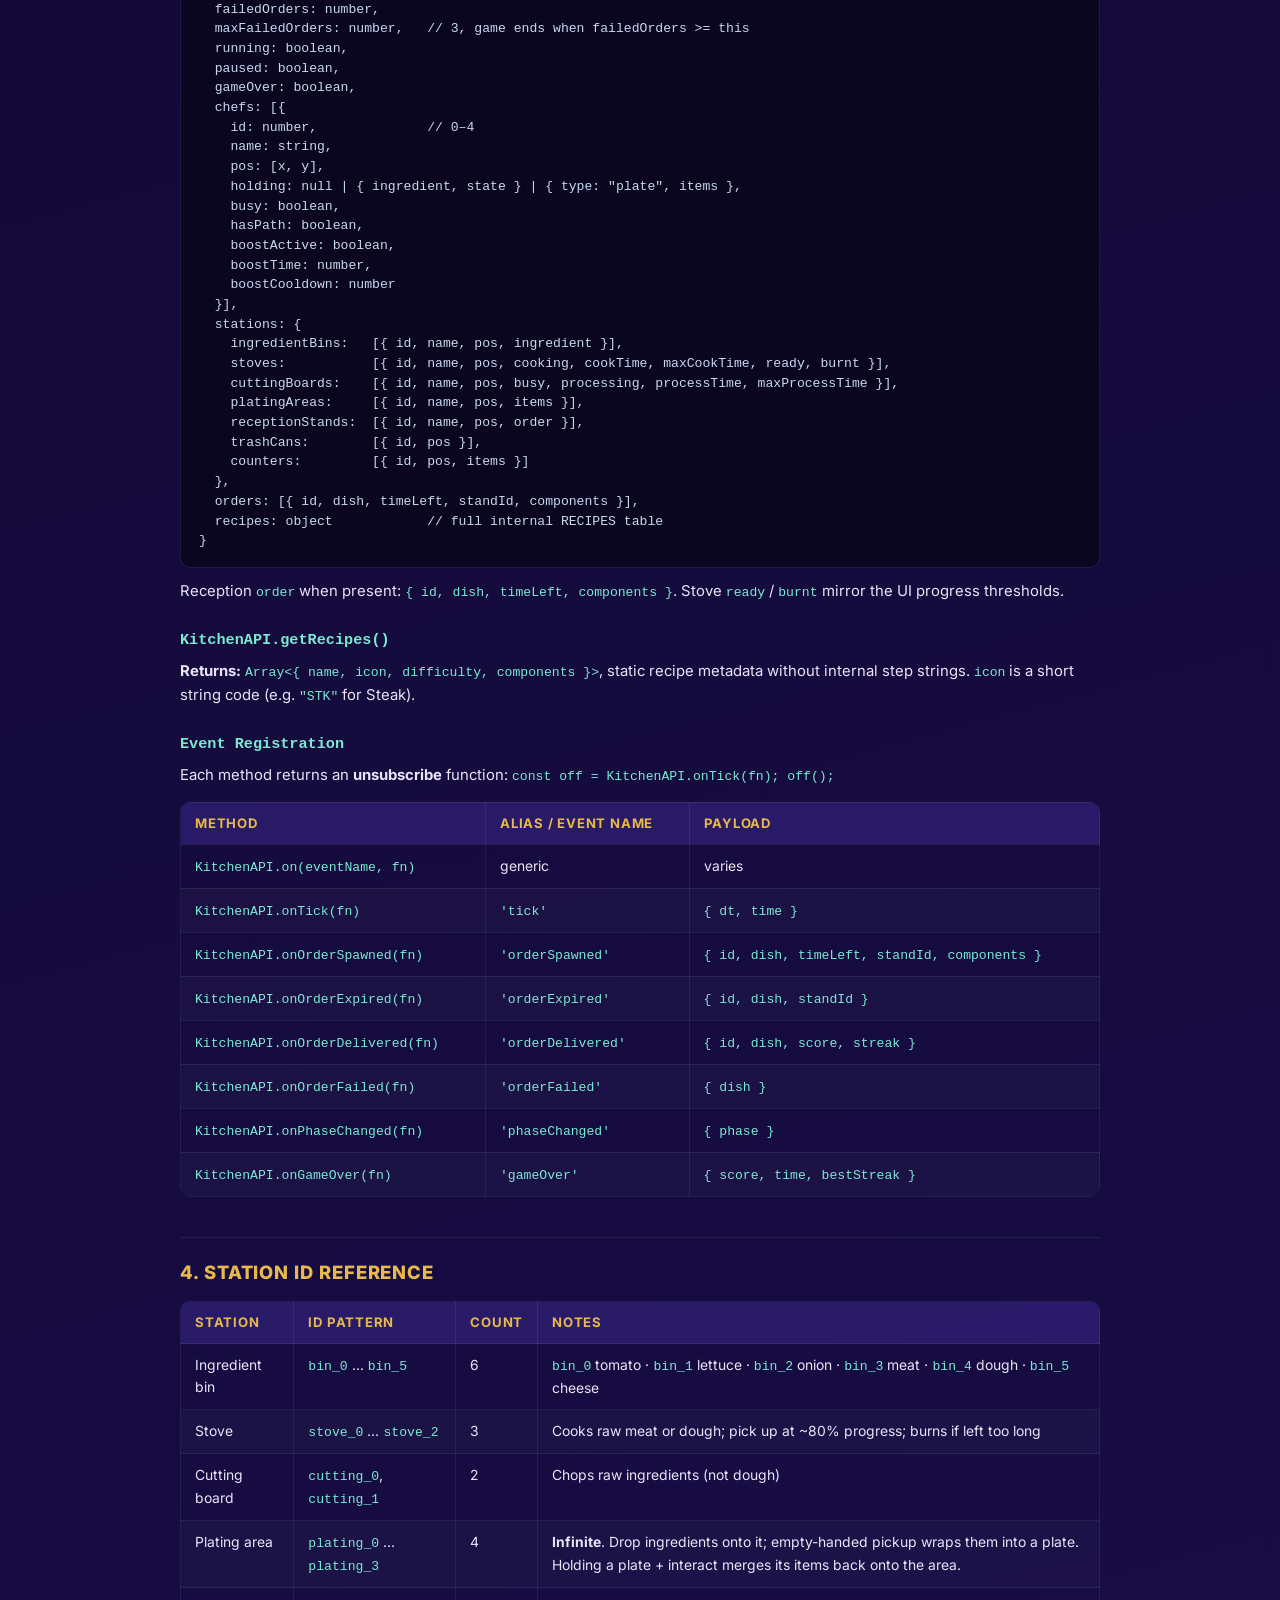
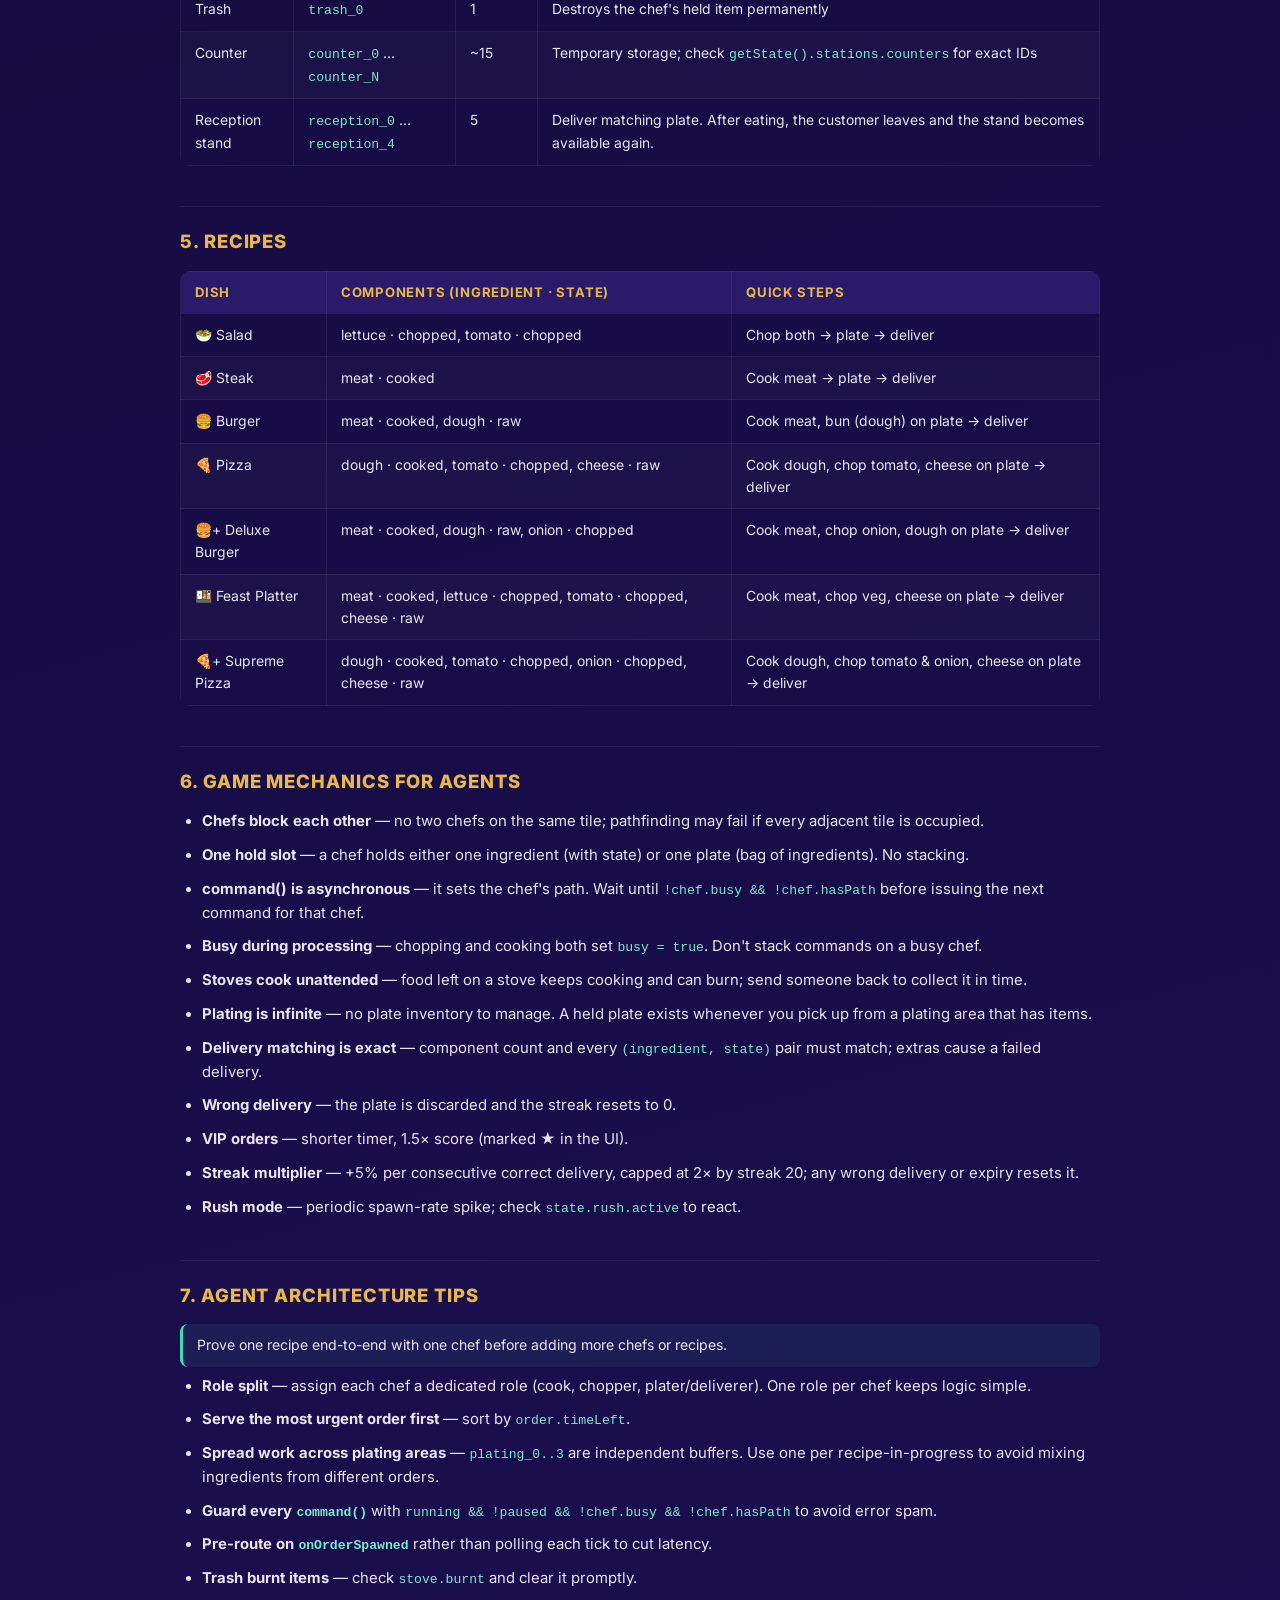
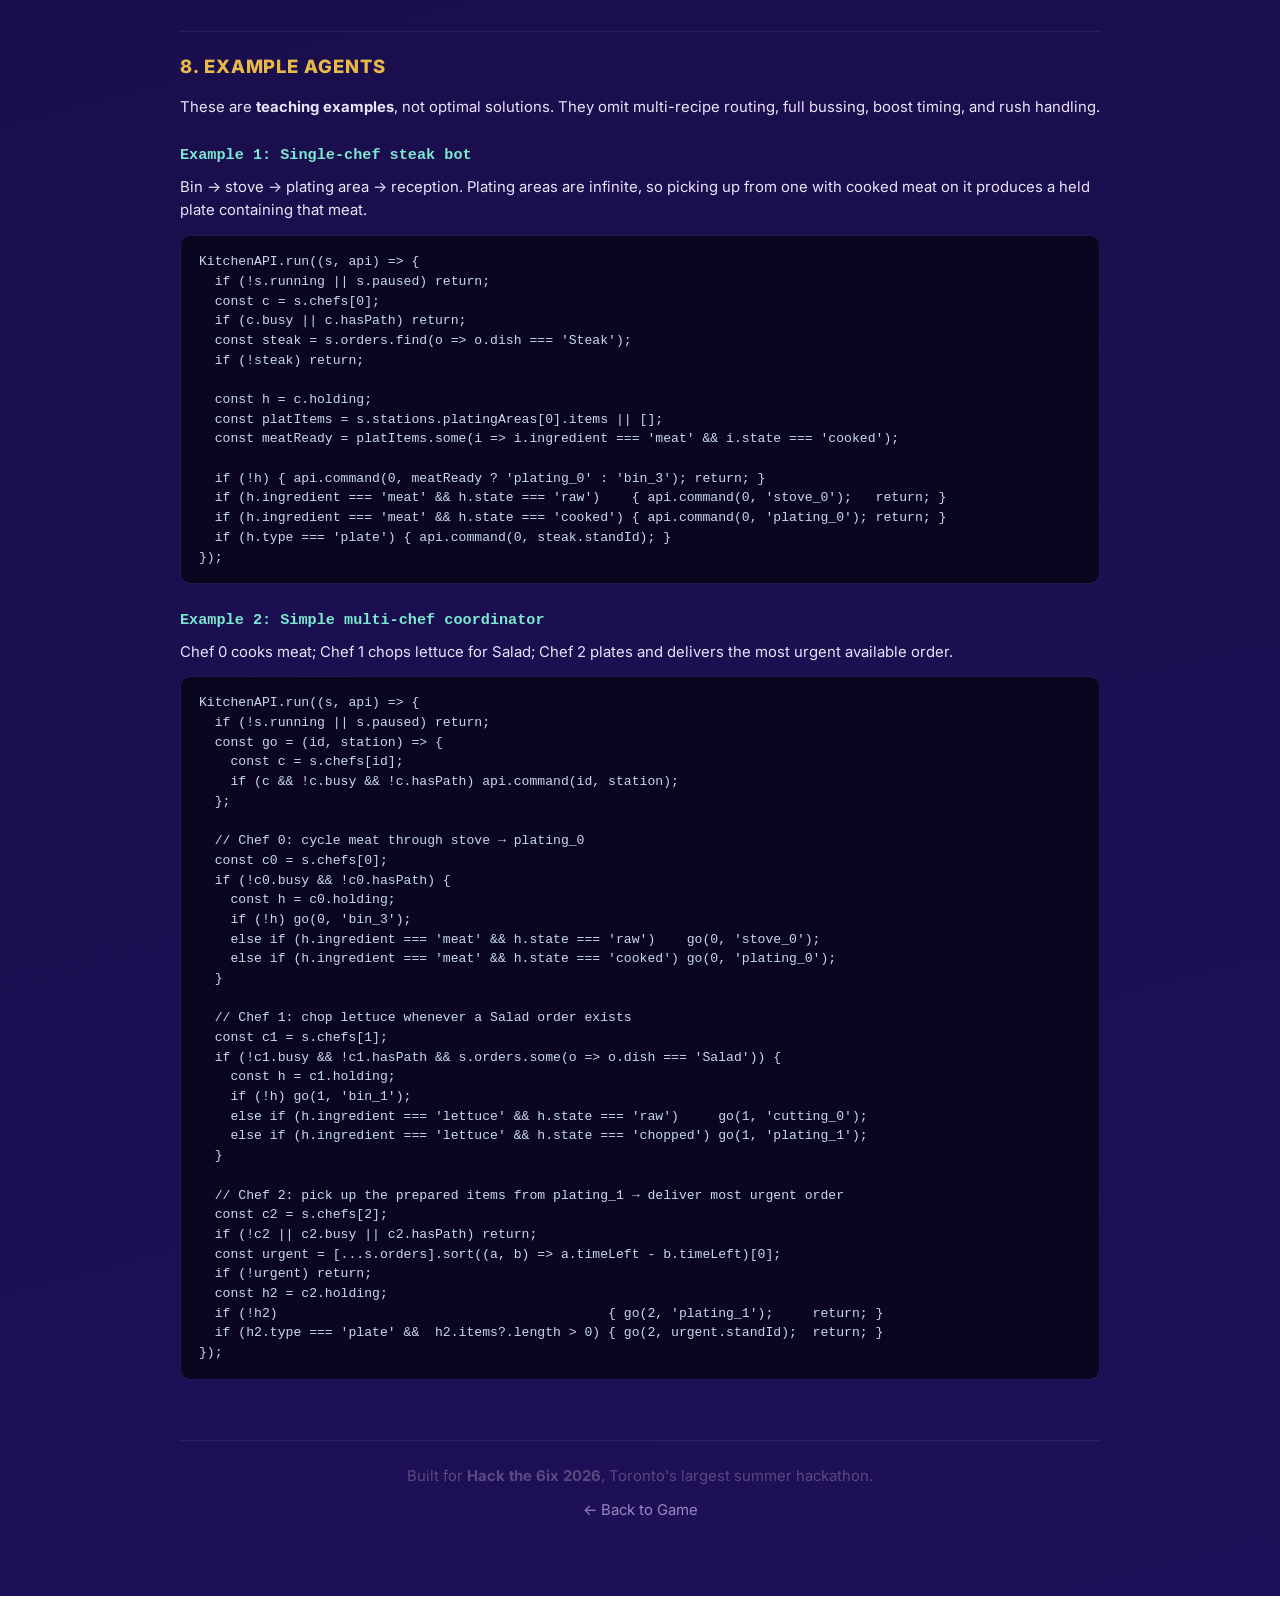
==== commit dc3f855c: "d" ====
--- a/docs.html
+++ b/docs.html
@@ -236,8 +236,8 @@
     <h2>1. How the Game Works</h2>
     <div class="panel">
         <p>Five chefs move on a grid kitchen. You send them to stations with <code>KitchenAPI.command(chefId, stationId)</code>. Orders appear at reception stands; each order lists the exact ingredients and preparation state required (raw, chopped, or cooked).</p>
-        <p>Chefs take ingredients from bins → chop at cutting boards → cook on stoves → combine items on plating areas with a <strong>clean plate</strong> from the dish rack → deliver the finished plate to the reception stand that holds that order.</p>
-        <p>After a correct delivery, the customer leaves a <strong>dirty dish</strong> on the stand. You must pick it up with empty hands, wash at the sink, and return clean plates to the dish rack. <strong>Plates are a finite shared resource</strong> — running out stalls the kitchen.</p>
+        <p>Chefs take ingredients from bins → chop at cutting boards → cook on stoves → drop ingredients onto a plating area → pick the plate back up → deliver it to the reception stand that holds that order.</p>
+        <p><strong>Plating areas are infinite.</strong> Drop any ingredient on one and it accumulates; picking up from an area with items gives the chef a held plate containing those items. There is no plate inventory, no dish rack, and no sink — once a customer finishes eating they simply leave.</p>
         <p>The game ends after <strong>three expired orders</strong>. Score = delivery points + endurance-time bonus after 10 minutes. <strong>Difficulty ramps aggressively</strong>: the first minute is approachable manually; after that, automation is essentially required.</p>
     </div>
 
@@ -298,7 +298,7 @@
     <p><strong>Signature:</strong> <code>(chefId: number, stationId: string) → { success: boolean, error?: string }</code></p>
     <p>Queues pathfinding to a walkable tile adjacent to the target station, then triggers the same interaction as a mouse click. Fails if: game not running or paused, invalid chef id, chef is <code>busy</code>, unknown station id, no adjacent walkable tile, or A* finds no path.</p>
     <p><strong>Chef IDs:</strong> <code>0</code>–<code>4</code>. <strong>Station IDs:</strong> strings like <code>'bin_3'</code>, <code>'stove_0'</code>, <code>'reception_2'</code>, see Section 4.</p>
-    <pre><code>const r = KitchenAPI.command(0, 'sink_0');
+    <pre><code>const r = KitchenAPI.command(0, 'plating_0');
 if (!r.success) console.error(r.error);</code></pre>
 
     <h3>KitchenAPI.boost(chefId)</h3>
@@ -309,7 +309,7 @@
     <p><strong>Returns:</strong> <code>undefined</code>.</p>
 
     <h3>KitchenAPI.getState()</h3>
-    <p>Returns a plain snapshot of the entire game state. Ingredient objects are <code>{ ingredient, state }</code>. Plates are <code>{ type: 'plate', dirty: boolean, items: [...] }</code>. The run ends when <code>failedOrders >= maxFailedOrders</code> (currently <strong>3</strong>).</p>
+    <p>Returns a plain snapshot of the entire game state. Ingredient objects are <code>{ ingredient, state }</code>. Plates are <code>{ type: 'plate', items: [...] }</code>. The run ends when <code>failedOrders >= maxFailedOrders</code> (currently <strong>3</strong>).</p>
     <div class="type-block">{
   time: number,              // seconds elapsed
   score: number,
@@ -327,7 +327,7 @@
     id: number,              // 0–4
     name: string,
     pos: [x, y],
-    holding: null | { ingredient, state } | { type: "plate", items, dirty },
+    holding: null | { ingredient, state } | { type: "plate", items },
     busy: boolean,
     hasPath: boolean,
     boostActive: boolean,
@@ -339,9 +339,7 @@
     stoves:           [{ id, name, pos, cooking, cookTime, maxCookTime, ready, burnt }],
     cuttingBoards:    [{ id, name, pos, busy, processing, processTime, maxProcessTime }],
     platingAreas:     [{ id, name, pos, items }],
-    receptionStands:  [{ id, name, pos, order, hasDirtyDish }],
-    dishRacks:        [{ id, pos, cleanPlates, dirtyPlates, maxClean }],
-    sinks:            [{ id, pos }],
+    receptionStands:  [{ id, name, pos, order }],
     trashCans:        [{ id, pos }],
     counters:         [{ id, pos, items }]
   },
@@ -378,12 +376,10 @@
             <tr><td>Ingredient bin</td><td><code>bin_0</code> … <code>bin_5</code></td><td>6</td><td><code>bin_0</code> tomato · <code>bin_1</code> lettuce · <code>bin_2</code> onion · <code>bin_3</code> meat · <code>bin_4</code> dough · <code>bin_5</code> cheese</td></tr>
             <tr><td>Stove</td><td><code>stove_0</code> … <code>stove_2</code></td><td>3</td><td>Cooks raw meat or dough; pick up at ~80% progress; burns if left too long</td></tr>
             <tr><td>Cutting board</td><td><code>cutting_0</code>, <code>cutting_1</code></td><td>2</td><td>Chops raw ingredients (not dough)</td></tr>
-            <tr><td>Plating area</td><td><code>plating_0</code>, <code>plating_1</code></td><td>2</td><td>Combine ingredients and plates; can act as temporary storage</td></tr>
-            <tr><td>Dish rack</td><td><code>dishrack_0</code></td><td>1</td><td>Take a clean plate; return a washed (clean/empty) plate</td></tr>
-            <tr><td>Sink</td><td><code>sink_0</code></td><td>1</td><td>Wash a dirty plate (must be holding a plate with <code>dirty: true</code>)</td></tr>
+            <tr><td>Plating area</td><td><code>plating_0</code> … <code>plating_3</code></td><td>4</td><td><strong>Infinite</strong>. Drop ingredients onto it; empty-handed pickup wraps them into a plate. Holding a plate + interact merges its items back onto the area.</td></tr>
             <tr><td>Trash</td><td><code>trash_0</code></td><td>1</td><td>Destroys the chef's held item permanently</td></tr>
             <tr><td>Counter</td><td><code>counter_0</code> … <code>counter_N</code></td><td>~15</td><td>Temporary storage; check <code>getState().stations.counters</code> for exact IDs</td></tr>
-            <tr><td>Reception stand</td><td><code>reception_0</code> … <code>reception_4</code></td><td>5</td><td>Deliver matching plate; pick up dirty dish with empty hands</td></tr>
+            <tr><td>Reception stand</td><td><code>reception_0</code> … <code>reception_4</code></td><td>5</td><td>Deliver matching plate. After eating, the customer leaves and the stand becomes available again.</td></tr>
         </tbody>
     </table>
 
@@ -408,9 +404,9 @@
         <li><strong>Chefs block each other</strong> — no two chefs on the same tile; pathfinding may fail if every adjacent tile is occupied.</li>
         <li><strong>One hold slot</strong> — a chef holds either one ingredient (with state) or one plate (bag of ingredients). No stacking.</li>
         <li><strong>command() is asynchronous</strong> — it sets the chef's path. Wait until <code>!chef.busy && !chef.hasPath</code> before issuing the next command for that chef.</li>
-        <li><strong>Busy during processing</strong> — chopping, cooking, and washing all set <code>busy = true</code>. Don't stack commands on a busy chef.</li>
+        <li><strong>Busy during processing</strong> — chopping and cooking both set <code>busy = true</code>. Don't stack commands on a busy chef.</li>
         <li><strong>Stoves cook unattended</strong> — food left on a stove keeps cooking and can burn; send someone back to collect it in time.</li>
-        <li><strong>Plates are a resource</strong> — monitor <code>stations.dishRacks[0].cleanPlates</code> and run a bus loop (dirty stand → sink → rack), or the kitchen stalls.</li>
+        <li><strong>Plating is infinite</strong> — no plate inventory to manage. A held plate exists whenever you pick up from a plating area that has items.</li>
         <li><strong>Delivery matching is exact</strong> — component count and every <code>(ingredient, state)</code> pair must match; extras cause a failed delivery.</li>
         <li><strong>Wrong delivery</strong> — the plate is discarded and the streak resets to 0.</li>
         <li><strong>VIP orders</strong> — shorter timer, 1.5× score (marked ★ in the UI).</li>
@@ -421,9 +417,9 @@
     <h2>7. Agent Architecture Tips</h2>
     <div class="tip tip-info">Prove one recipe end-to-end with one chef before adding more chefs or recipes.</div>
     <ul>
-        <li><strong>Role split</strong> — assign each chef a dedicated role (cook, chopper, plater/deliverer, busser). One role per chef keeps logic simple.</li>
+        <li><strong>Role split</strong> — assign each chef a dedicated role (cook, chopper, plater/deliverer). One role per chef keeps logic simple.</li>
         <li><strong>Serve the most urgent order first</strong> — sort by <code>order.timeLeft</code>.</li>
-        <li><strong>Automate the plate lifecycle early</strong> — most naive agents fail when the dish rack empties.</li>
+        <li><strong>Spread work across plating areas</strong> — <code>plating_0..3</code> are independent buffers. Use one per recipe-in-progress to avoid mixing ingredients from different orders.</li>
         <li><strong>Guard every <code>command()</code></strong> with <code>running &amp;&amp; !paused &amp;&amp; !chef.busy &amp;&amp; !chef.hasPath</code> to avoid error spam.</li>
         <li><strong>Pre-route on <code>onOrderSpawned</code></strong> rather than polling each tick to cut latency.</li>
         <li><strong>Trash burnt items</strong> — check <code>stove.burnt</code> and clear it promptly.</li>
@@ -433,7 +429,7 @@
     <p>These are <strong>teaching examples</strong>, not optimal solutions. They omit multi-recipe routing, full bussing, boost timing, and rush handling.</p>
 
     <h3>Example 1: Single-chef steak bot</h3>
-    <p>Uses <code>plating_0</code> as temporary storage for cooked meat, then fetches a plate and merges at the same plating area before delivering to the order's stand.</p>
+    <p>Bin → stove → plating area → reception. Plating areas are infinite, so picking up from one with cooked meat on it produces a held plate containing that meat.</p>
     <pre><code>KitchenAPI.run((s, api) => {
   if (!s.running || s.paused) return;
   const c = s.chefs[0];
@@ -443,17 +439,12 @@
 
   const h = c.holding;
   const platItems = s.stations.platingAreas[0].items || [];
-  const meatReady = platItems.some(
-    i => i.ingredient === 'meat' && i.state === 'cooked' && i.type !== 'plate'
-  );
-
-  if (!h) { api.command(0, meatReady ? 'dishrack_0' : 'bin_3'); return; }
+  const meatReady = platItems.some(i => i.ingredient === 'meat' && i.state === 'cooked');
+
+  if (!h) { api.command(0, meatReady ? 'plating_0' : 'bin_3'); return; }
   if (h.ingredient === 'meat' && h.state === 'raw')    { api.command(0, 'stove_0');   return; }
   if (h.ingredient === 'meat' && h.state === 'cooked') { api.command(0, 'plating_0'); return; }
-  if (h.type === 'plate') {
-    const done = h.items && h.items.some(i => i.ingredient === 'meat' && i.state === 'cooked');
-    api.command(0, done ? steak.standId : 'plating_0');
-  }
+  if (h.type === 'plate') { api.command(0, steak.standId); }
 });</code></pre>
 
     <h3>Example 2: Simple multi-chef coordinator</h3>
@@ -483,15 +474,14 @@
     else if (h.ingredient === 'lettuce' && h.state === 'chopped') go(1, 'plating_1');
   }
 
-  // Chef 2: grab plate → merge at plating_1 → deliver most urgent order
+  // Chef 2: pick up the prepared items from plating_1 → deliver most urgent order
   const c2 = s.chefs[2];
   if (!c2 || c2.busy || c2.hasPath) return;
   const urgent = [...s.orders].sort((a, b) => a.timeLeft - b.timeLeft)[0];
   if (!urgent) return;
   const h2 = c2.holding;
-  if (!h2)                                          { go(2, 'dishrack_0'); return; }
-  if (h2.type === 'plate' && !h2.items?.length)     { go(2, 'plating_1');  return; }
-  if (h2.type === 'plate' &&  h2.items?.length > 0) { go(2, urgent.standId); }
+  if (!h2)                                          { go(2, 'plating_1');     return; }
+  if (h2.type === 'plate' &&  h2.items?.length > 0) { go(2, urgent.standId);  return; }
 });</code></pre>
 
     <footer>
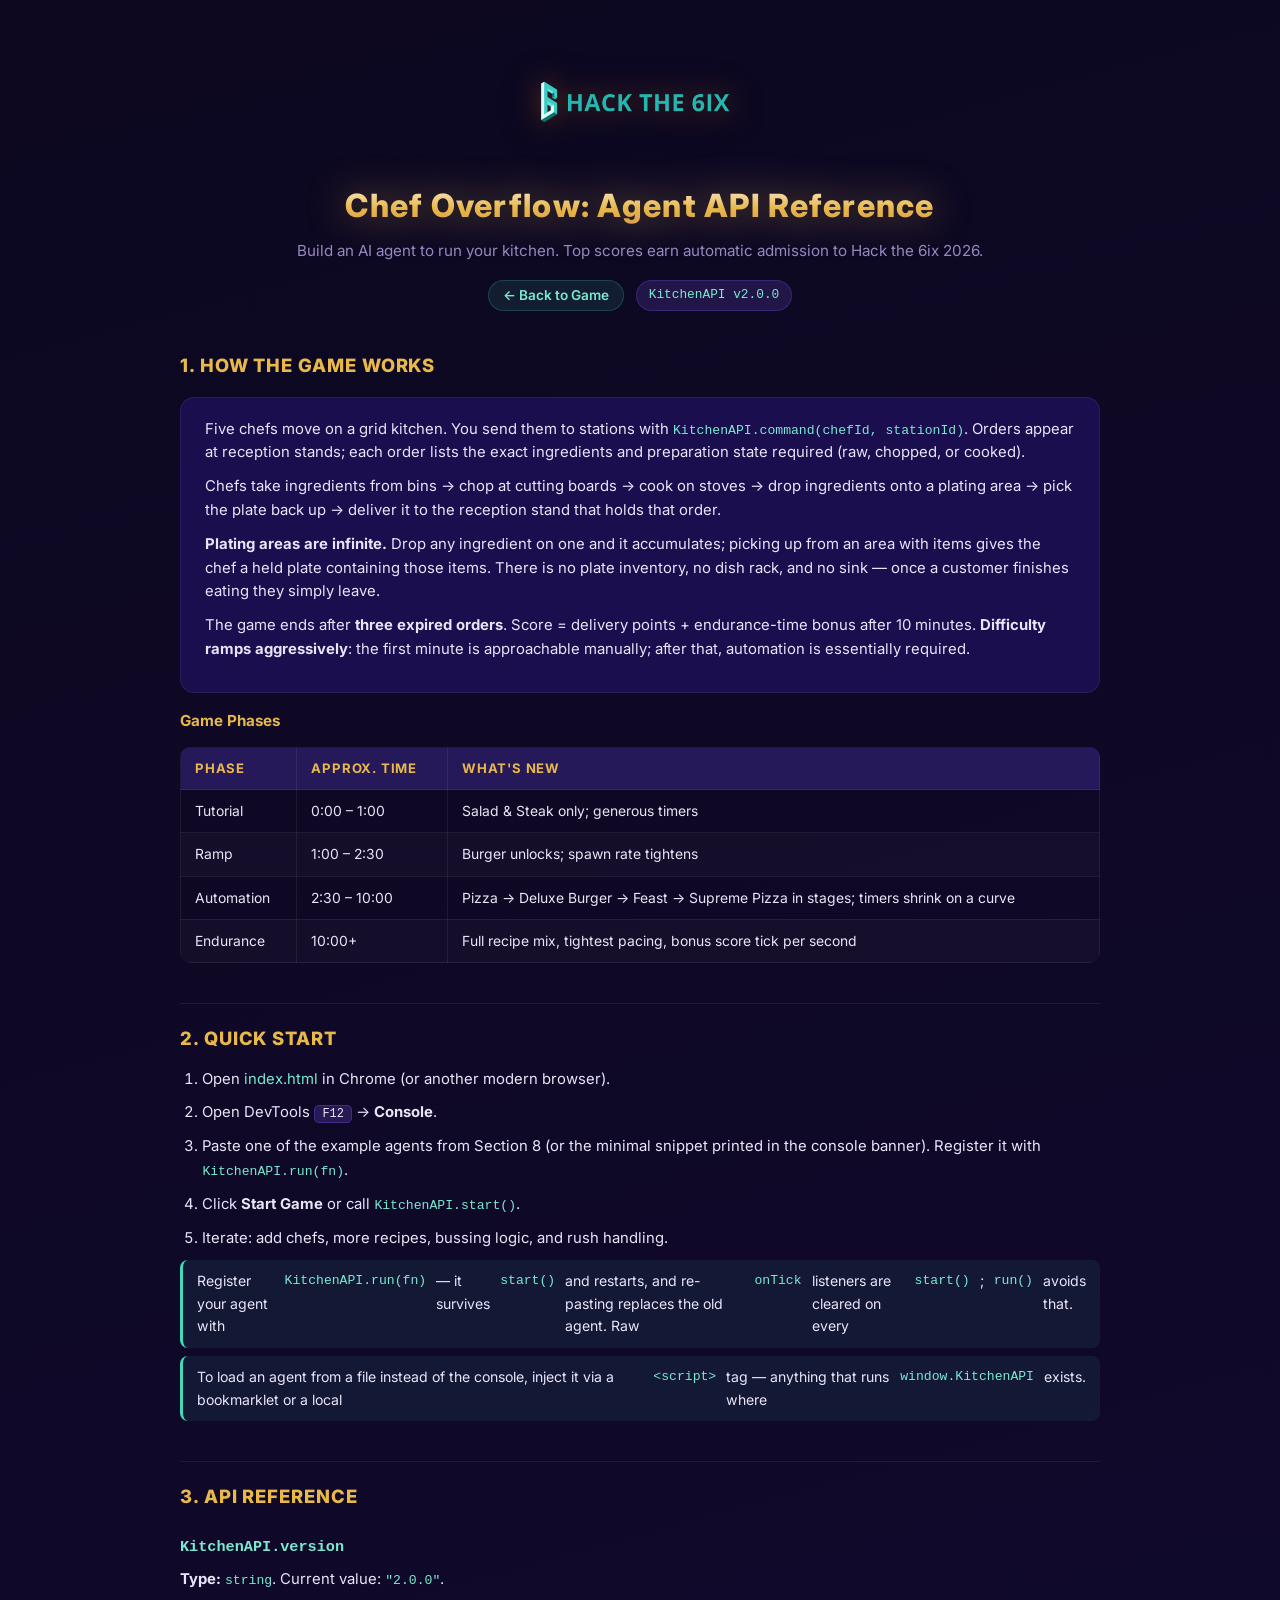
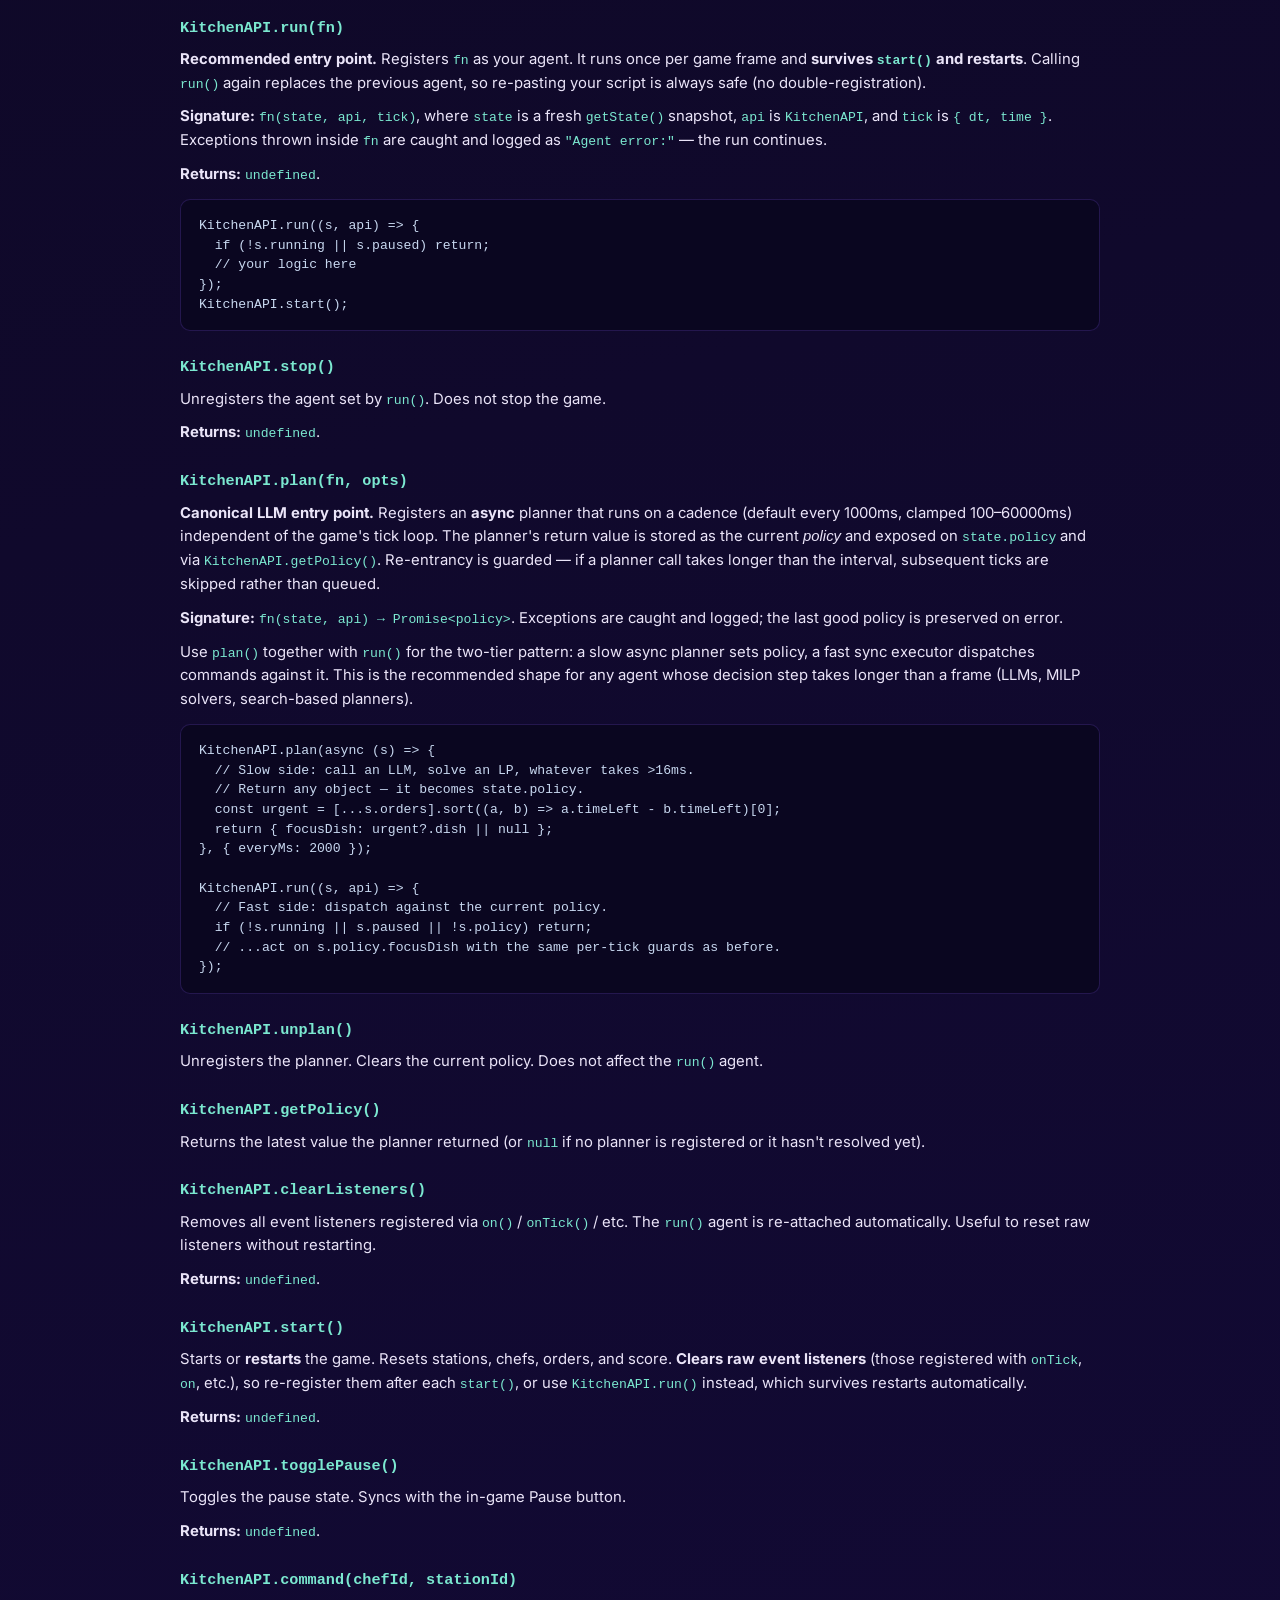
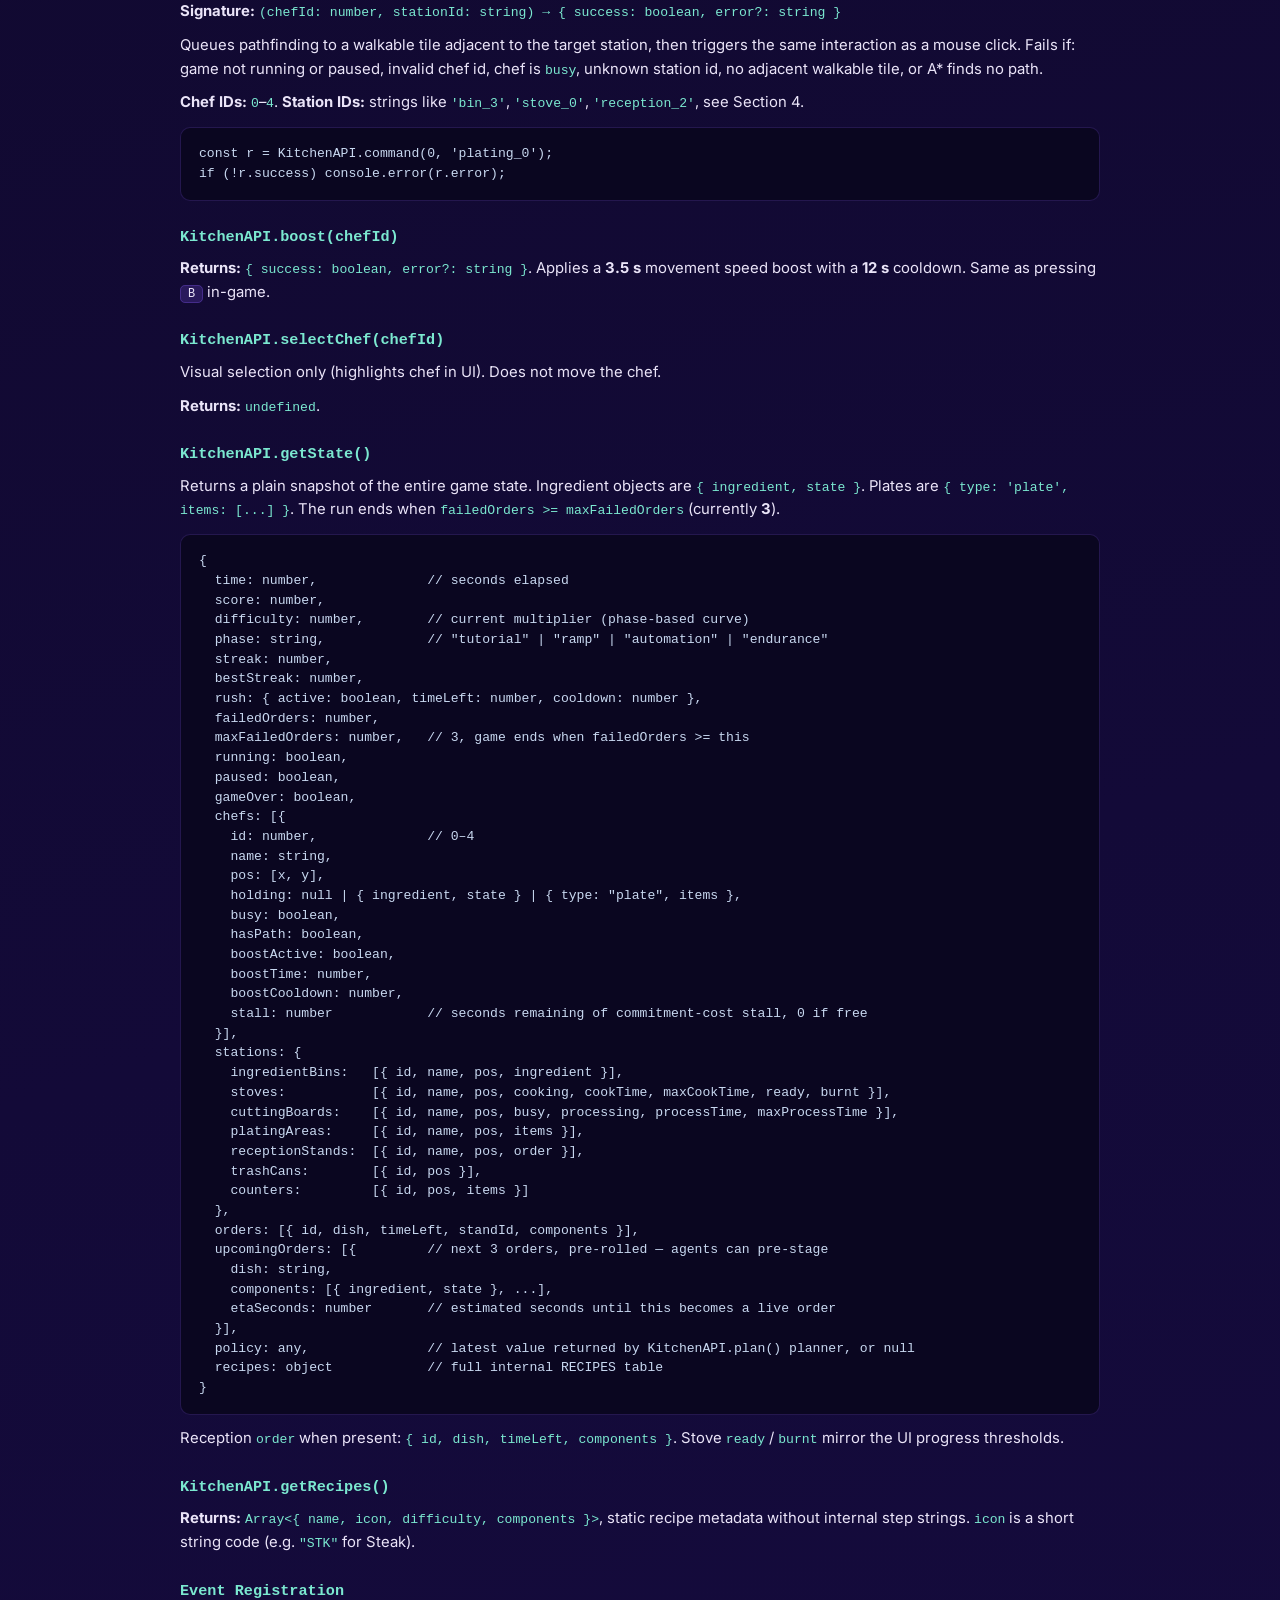
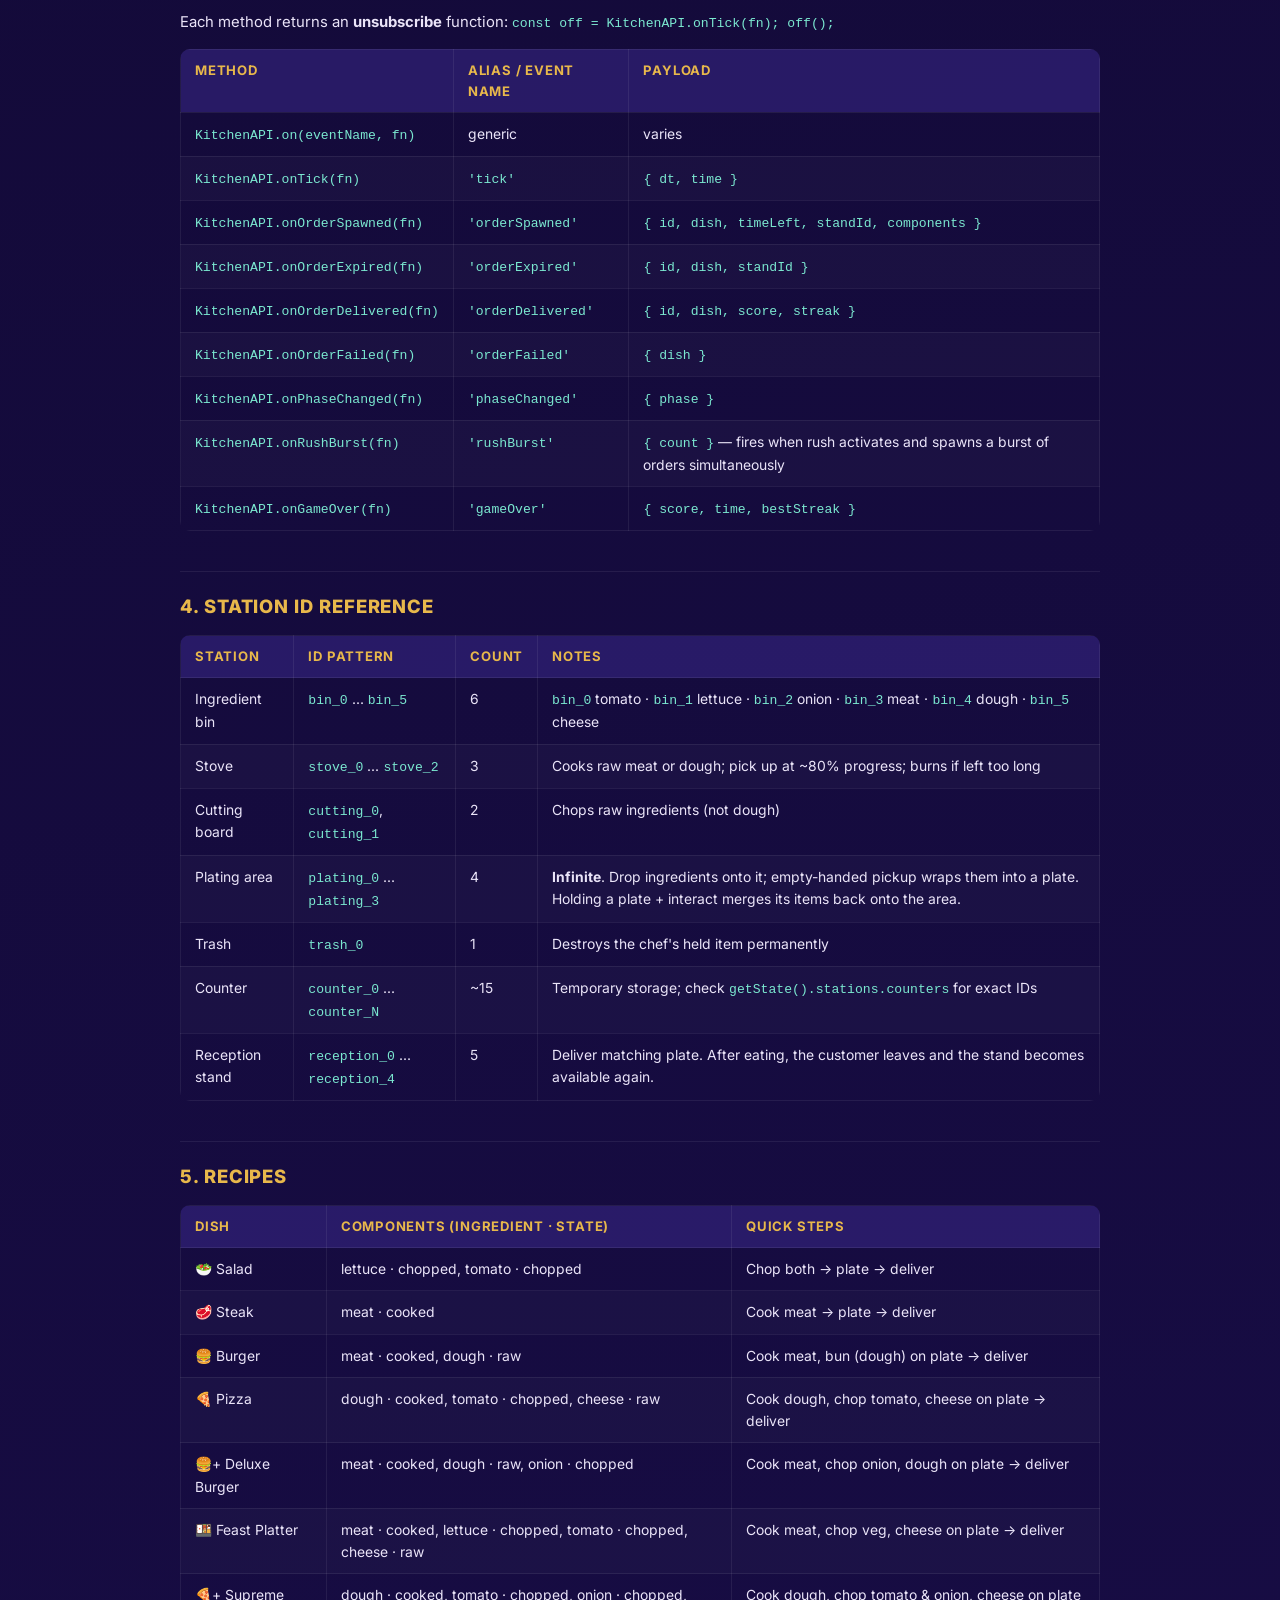
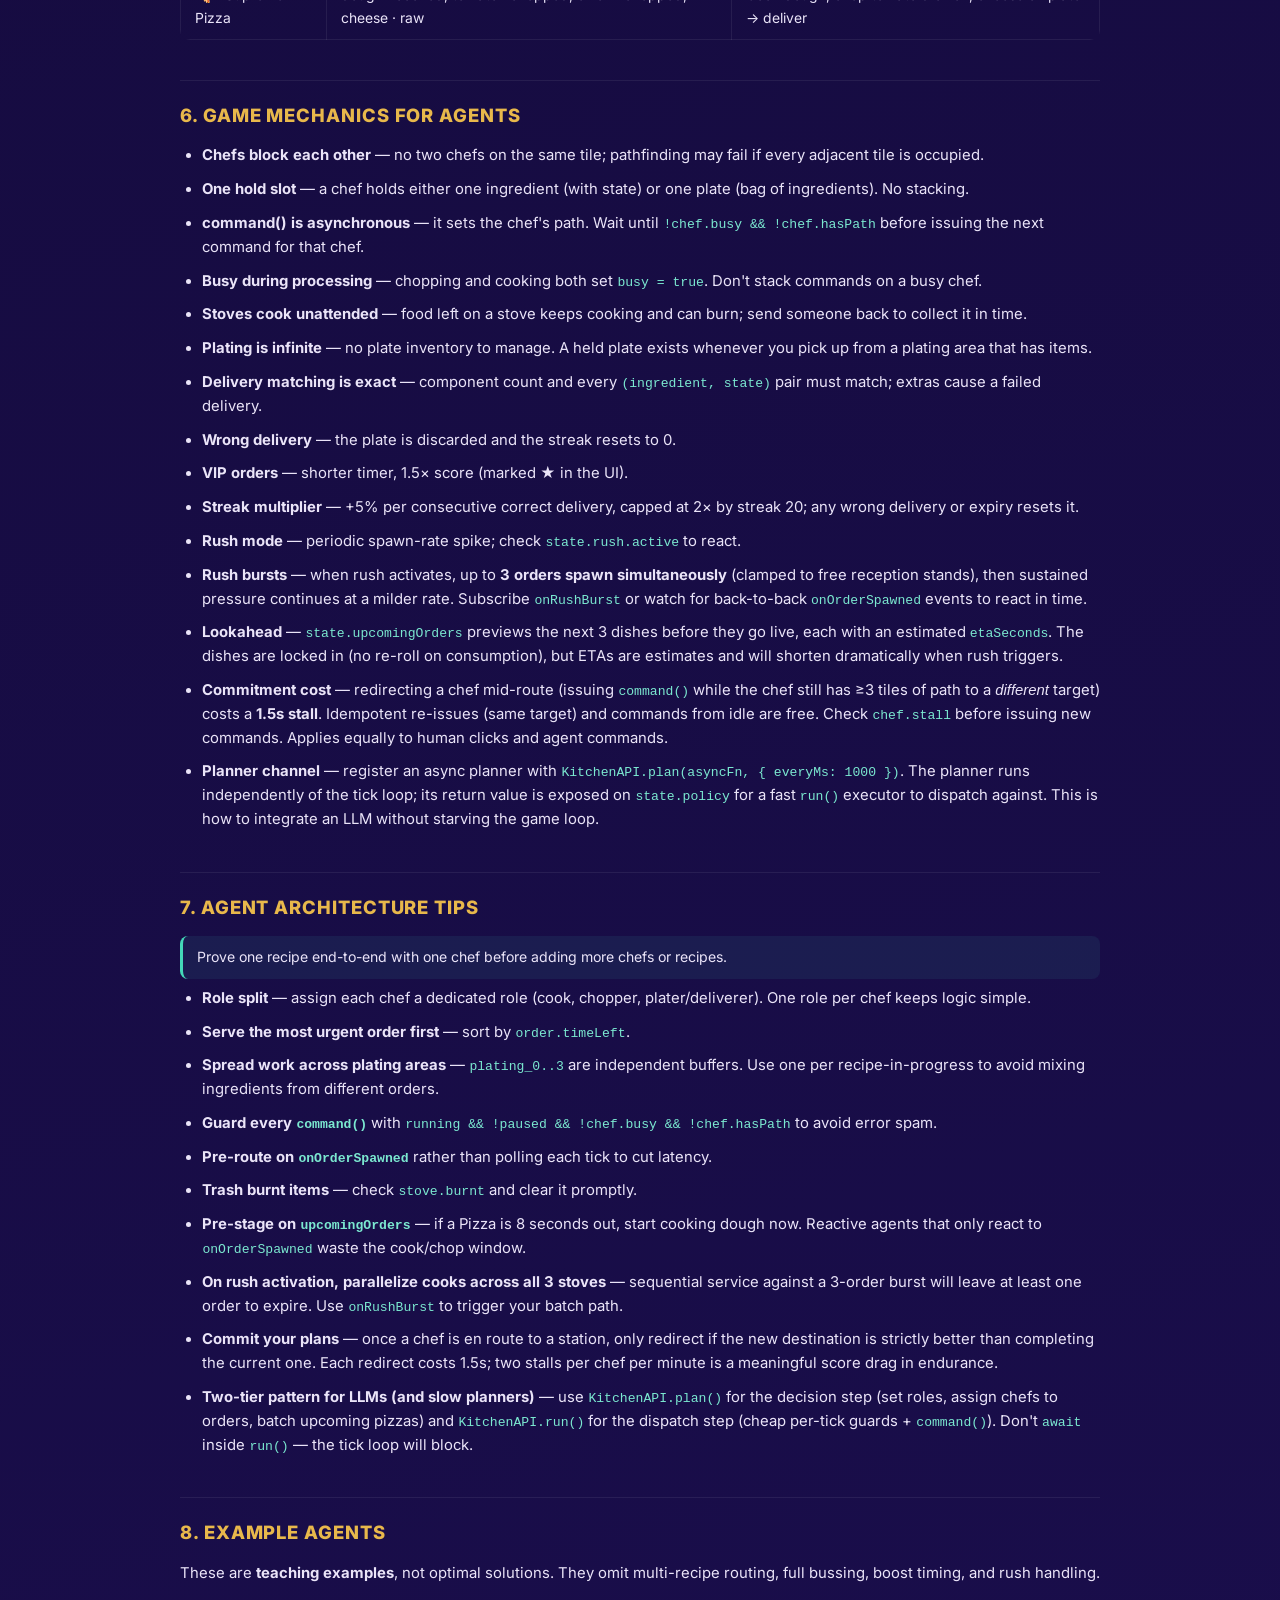
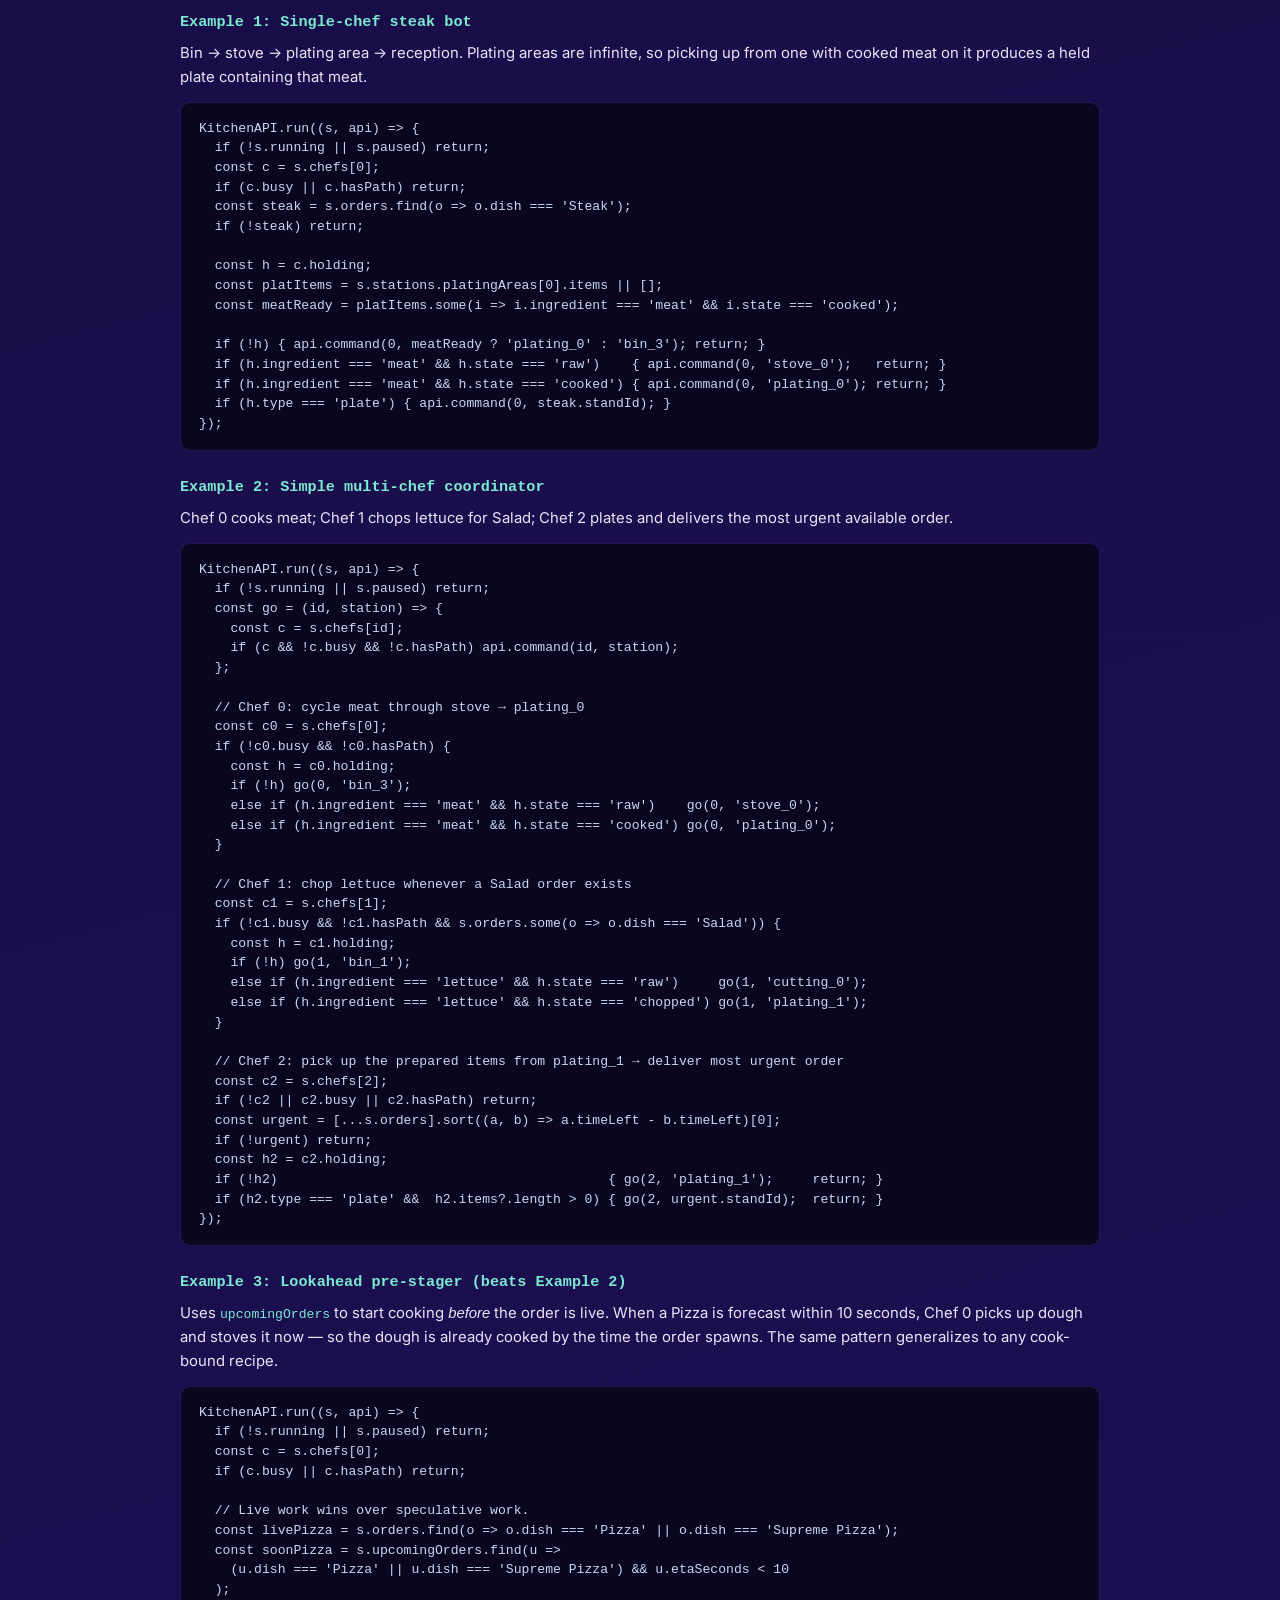
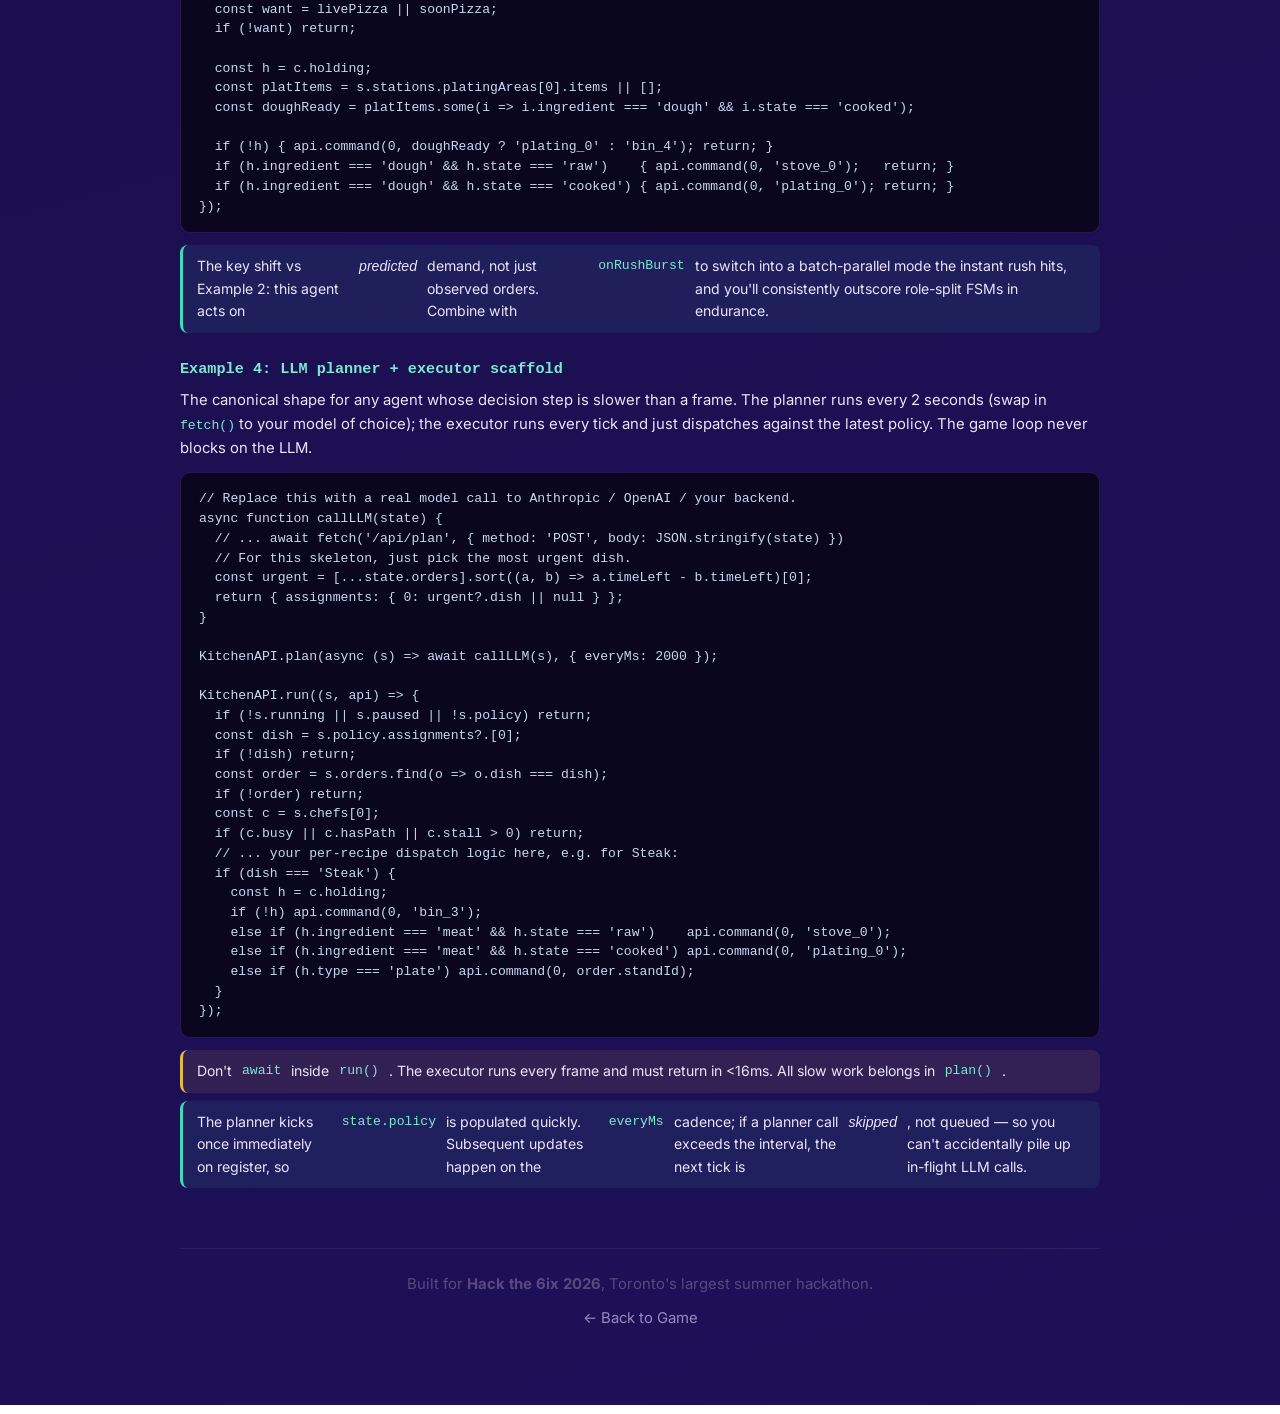
==== commit b673ece2: "mechanics + api" ====
--- a/docs.html
+++ b/docs.html
@@ -282,6 +282,29 @@
     <p>Unregisters the agent set by <code>run()</code>. Does not stop the game.</p>
     <p><strong>Returns:</strong> <code>undefined</code>.</p>
 
+    <h3>KitchenAPI.plan(fn, opts)</h3>
+    <p><strong>Canonical LLM entry point.</strong> Registers an <strong>async</strong> planner that runs on a cadence (default every 1000ms, clamped 100–60000ms) independent of the game's tick loop. The planner's return value is stored as the current <em>policy</em> and exposed on <code>state.policy</code> and via <code>KitchenAPI.getPolicy()</code>. Re-entrancy is guarded — if a planner call takes longer than the interval, subsequent ticks are skipped rather than queued.</p>
+    <p><strong>Signature:</strong> <code>fn(state, api) → Promise&lt;policy&gt;</code>. Exceptions are caught and logged; the last good policy is preserved on error.</p>
+    <p>Use <code>plan()</code> together with <code>run()</code> for the two-tier pattern: a slow async planner sets policy, a fast sync executor dispatches commands against it. This is the recommended shape for any agent whose decision step takes longer than a frame (LLMs, MILP solvers, search-based planners).</p>
+    <pre><code>KitchenAPI.plan(async (s) =&gt; {
+  // Slow side: call an LLM, solve an LP, whatever takes &gt;16ms.
+  // Return any object — it becomes state.policy.
+  const urgent = [...s.orders].sort((a, b) =&gt; a.timeLeft - b.timeLeft)[0];
+  return { focusDish: urgent?.dish || null };
+}, { everyMs: 2000 });
+
+KitchenAPI.run((s, api) =&gt; {
+  // Fast side: dispatch against the current policy.
+  if (!s.running || s.paused || !s.policy) return;
+  // ...act on s.policy.focusDish with the same per-tick guards as before.
+});</code></pre>
+
+    <h3>KitchenAPI.unplan()</h3>
+    <p>Unregisters the planner. Clears the current policy. Does not affect the <code>run()</code> agent.</p>
+
+    <h3>KitchenAPI.getPolicy()</h3>
+    <p>Returns the latest value the planner returned (or <code>null</code> if no planner is registered or it hasn't resolved yet).</p>
+
     <h3>KitchenAPI.clearListeners()</h3>
     <p>Removes all event listeners registered via <code>on()</code> / <code>onTick()</code> / etc. The <code>run()</code> agent is re-attached automatically. Useful to reset raw listeners without restarting.</p>
     <p><strong>Returns:</strong> <code>undefined</code>.</p>
@@ -332,7 +355,8 @@
     hasPath: boolean,
     boostActive: boolean,
     boostTime: number,
-    boostCooldown: number
+    boostCooldown: number,
+    stall: number            // seconds remaining of commitment-cost stall, 0 if free
   }],
   stations: {
     ingredientBins:   [{ id, name, pos, ingredient }],
@@ -344,6 +368,12 @@
     counters:         [{ id, pos, items }]
   },
   orders: [{ id, dish, timeLeft, standId, components }],
+  upcomingOrders: [{         // next 3 orders, pre-rolled — agents can pre-stage
+    dish: string,
+    components: [{ ingredient, state }, ...],
+    etaSeconds: number       // estimated seconds until this becomes a live order
+  }],
+  policy: any,               // latest value returned by KitchenAPI.plan() planner, or null
   recipes: object            // full internal RECIPES table
 }</div>
     <p>Reception <code>order</code> when present: <code>{ id, dish, timeLeft, components }</code>. Stove <code>ready</code> / <code>burnt</code> mirror the UI progress thresholds.</p>
@@ -363,6 +393,7 @@
             <tr><td><code>KitchenAPI.onOrderDelivered(fn)</code></td><td><code>'orderDelivered'</code></td><td><code>{ id, dish, score, streak }</code></td></tr>
             <tr><td><code>KitchenAPI.onOrderFailed(fn)</code></td><td><code>'orderFailed'</code></td><td><code>{ dish }</code></td></tr>
             <tr><td><code>KitchenAPI.onPhaseChanged(fn)</code></td><td><code>'phaseChanged'</code></td><td><code>{ phase }</code></td></tr>
+            <tr><td><code>KitchenAPI.onRushBurst(fn)</code></td><td><code>'rushBurst'</code></td><td><code>{ count }</code> — fires when rush activates and spawns a burst of orders simultaneously</td></tr>
             <tr><td><code>KitchenAPI.onGameOver(fn)</code></td><td><code>'gameOver'</code></td><td><code>{ score, time, bestStreak }</code></td></tr>
         </tbody>
     </table>
@@ -412,6 +443,10 @@
         <li><strong>VIP orders</strong> — shorter timer, 1.5× score (marked ★ in the UI).</li>
         <li><strong>Streak multiplier</strong> — +5% per consecutive correct delivery, capped at 2× by streak 20; any wrong delivery or expiry resets it.</li>
         <li><strong>Rush mode</strong> — periodic spawn-rate spike; check <code>state.rush.active</code> to react.</li>
+        <li><strong>Rush bursts</strong> — when rush activates, up to <strong>3 orders spawn simultaneously</strong> (clamped to free reception stands), then sustained pressure continues at a milder rate. Subscribe <code>onRushBurst</code> or watch for back-to-back <code>onOrderSpawned</code> events to react in time.</li>
+        <li><strong>Lookahead</strong> — <code>state.upcomingOrders</code> previews the next 3 dishes before they go live, each with an estimated <code>etaSeconds</code>. The dishes are locked in (no re-roll on consumption), but ETAs are estimates and will shorten dramatically when rush triggers.</li>
+        <li><strong>Commitment cost</strong> — redirecting a chef mid-route (issuing <code>command()</code> while the chef still has ≥3 tiles of path to a <em>different</em> target) costs a <strong>1.5s stall</strong>. Idempotent re-issues (same target) and commands from idle are free. Check <code>chef.stall</code> before issuing new commands. Applies equally to human clicks and agent commands.</li>
+        <li><strong>Planner channel</strong> — register an async planner with <code>KitchenAPI.plan(asyncFn, { everyMs: 1000 })</code>. The planner runs independently of the tick loop; its return value is exposed on <code>state.policy</code> for a fast <code>run()</code> executor to dispatch against. This is how to integrate an LLM without starving the game loop.</li>
     </ul>
 
     <h2>7. Agent Architecture Tips</h2>
@@ -423,6 +458,10 @@
         <li><strong>Guard every <code>command()</code></strong> with <code>running &amp;&amp; !paused &amp;&amp; !chef.busy &amp;&amp; !chef.hasPath</code> to avoid error spam.</li>
         <li><strong>Pre-route on <code>onOrderSpawned</code></strong> rather than polling each tick to cut latency.</li>
         <li><strong>Trash burnt items</strong> — check <code>stove.burnt</code> and clear it promptly.</li>
+        <li><strong>Pre-stage on <code>upcomingOrders</code></strong> — if a Pizza is 8 seconds out, start cooking dough now. Reactive agents that only react to <code>onOrderSpawned</code> waste the cook/chop window.</li>
+        <li><strong>On rush activation, parallelize cooks across all 3 stoves</strong> — sequential service against a 3-order burst will leave at least one order to expire. Use <code>onRushBurst</code> to trigger your batch path.</li>
+        <li><strong>Commit your plans</strong> — once a chef is en route to a station, only redirect if the new destination is strictly better than completing the current one. Each redirect costs 1.5s; two stalls per chef per minute is a meaningful score drag in endurance.</li>
+        <li><strong>Two-tier pattern for LLMs (and slow planners)</strong> — use <code>KitchenAPI.plan()</code> for the decision step (set roles, assign chefs to orders, batch upcoming pizzas) and <code>KitchenAPI.run()</code> for the dispatch step (cheap per-tick guards + <code>command()</code>). Don't <code>await</code> inside <code>run()</code> — the tick loop will block.</li>
     </ul>
 
     <h2>8. Example Agents</h2>
@@ -484,6 +523,63 @@
   if (h2.type === 'plate' &&  h2.items?.length > 0) { go(2, urgent.standId);  return; }
 });</code></pre>
 
+    <h3>Example 3: Lookahead pre-stager (beats Example 2)</h3>
+    <p>Uses <code>upcomingOrders</code> to start cooking <em>before</em> the order is live. When a Pizza is forecast within 10 seconds, Chef 0 picks up dough and stoves it now — so the dough is already cooked by the time the order spawns. The same pattern generalizes to any cook-bound recipe.</p>
+    <pre><code>KitchenAPI.run((s, api) => {
+  if (!s.running || s.paused) return;
+  const c = s.chefs[0];
+  if (c.busy || c.hasPath) return;
+
+  // Live work wins over speculative work.
+  const livePizza = s.orders.find(o => o.dish === 'Pizza' || o.dish === 'Supreme Pizza');
+  const soonPizza = s.upcomingOrders.find(u =>
+    (u.dish === 'Pizza' || u.dish === 'Supreme Pizza') && u.etaSeconds &lt; 10
+  );
+  const want = livePizza || soonPizza;
+  if (!want) return;
+
+  const h = c.holding;
+  const platItems = s.stations.platingAreas[0].items || [];
+  const doughReady = platItems.some(i => i.ingredient === 'dough' && i.state === 'cooked');
+
+  if (!h) { api.command(0, doughReady ? 'plating_0' : 'bin_4'); return; }
+  if (h.ingredient === 'dough' && h.state === 'raw')    { api.command(0, 'stove_0');   return; }
+  if (h.ingredient === 'dough' && h.state === 'cooked') { api.command(0, 'plating_0'); return; }
+});</code></pre>
+    <div class="tip tip-info">The key shift vs Example 2: this agent acts on <em>predicted</em> demand, not just observed orders. Combine with <code>onRushBurst</code> to switch into a batch-parallel mode the instant rush hits, and you'll consistently outscore role-split FSMs in endurance.</div>
+
+    <h3>Example 4: LLM planner + executor scaffold</h3>
+    <p>The canonical shape for any agent whose decision step is slower than a frame. The planner runs every 2 seconds (swap in <code>fetch()</code> to your model of choice); the executor runs every tick and just dispatches against the latest policy. The game loop never blocks on the LLM.</p>
+    <pre><code>// Replace this with a real model call to Anthropic / OpenAI / your backend.
+async function callLLM(state) {
+  // ... await fetch('/api/plan', { method: 'POST', body: JSON.stringify(state) })
+  // For this skeleton, just pick the most urgent dish.
+  const urgent = [...state.orders].sort((a, b) =&gt; a.timeLeft - b.timeLeft)[0];
+  return { assignments: { 0: urgent?.dish || null } };
+}
+
+KitchenAPI.plan(async (s) =&gt; await callLLM(s), { everyMs: 2000 });
+
+KitchenAPI.run((s, api) =&gt; {
+  if (!s.running || s.paused || !s.policy) return;
+  const dish = s.policy.assignments?.[0];
+  if (!dish) return;
+  const order = s.orders.find(o =&gt; o.dish === dish);
+  if (!order) return;
+  const c = s.chefs[0];
+  if (c.busy || c.hasPath || c.stall &gt; 0) return;
+  // ... your per-recipe dispatch logic here, e.g. for Steak:
+  if (dish === 'Steak') {
+    const h = c.holding;
+    if (!h) api.command(0, 'bin_3');
+    else if (h.ingredient === 'meat' && h.state === 'raw')    api.command(0, 'stove_0');
+    else if (h.ingredient === 'meat' && h.state === 'cooked') api.command(0, 'plating_0');
+    else if (h.type === 'plate') api.command(0, order.standId);
+  }
+});</code></pre>
+    <div class="tip tip-warn">Don't <code>await</code> inside <code>run()</code>. The executor runs every frame and must return in &lt;16ms. All slow work belongs in <code>plan()</code>.</div>
+    <div class="tip tip-info">The planner kicks once immediately on register, so <code>state.policy</code> is populated quickly. Subsequent updates happen on the <code>everyMs</code> cadence; if a planner call exceeds the interval, the next tick is <em>skipped</em>, not queued — so you can't accidentally pile up in-flight LLM calls.</div>
+
     <footer>
         <p>Built for <strong>Hack the 6ix 2026</strong>, Toronto's largest summer hackathon.</p>
         <p style="margin-top:8px;"><a href="index.html">← Back to Game</a></p>
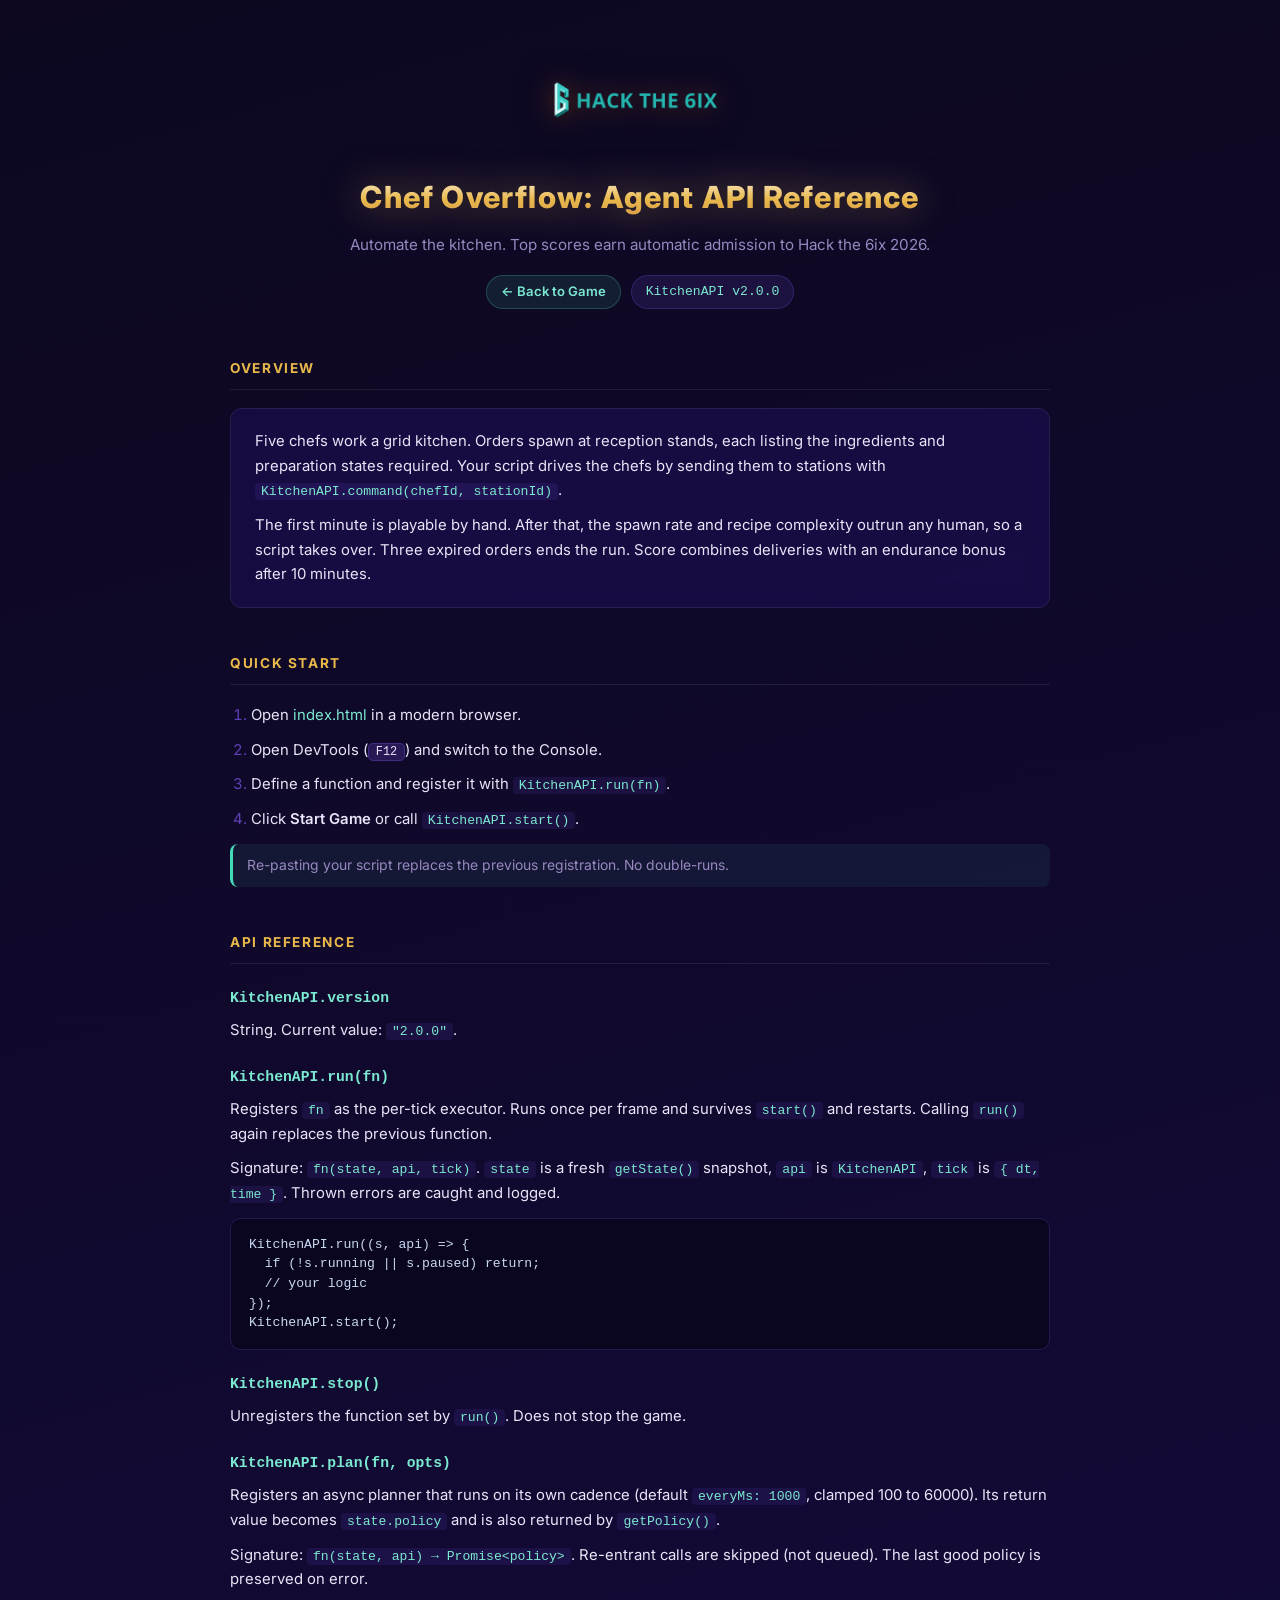
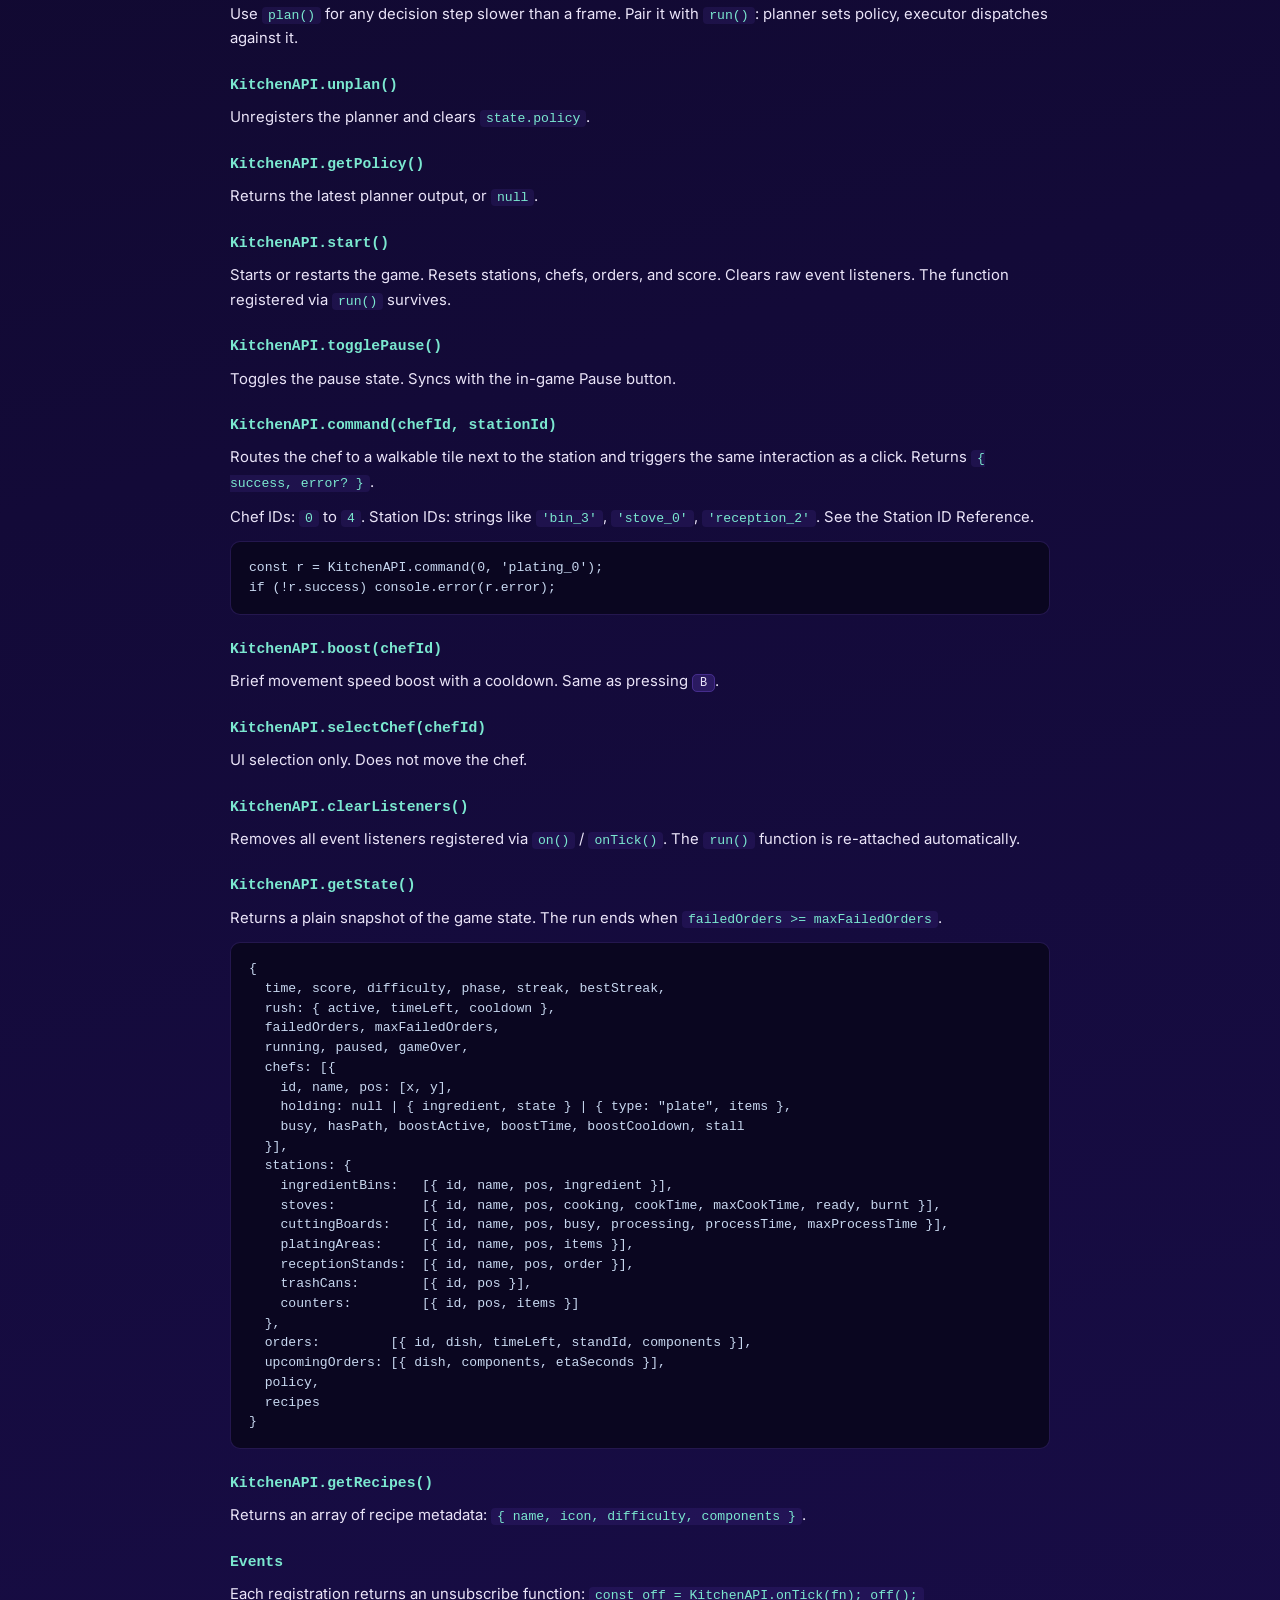
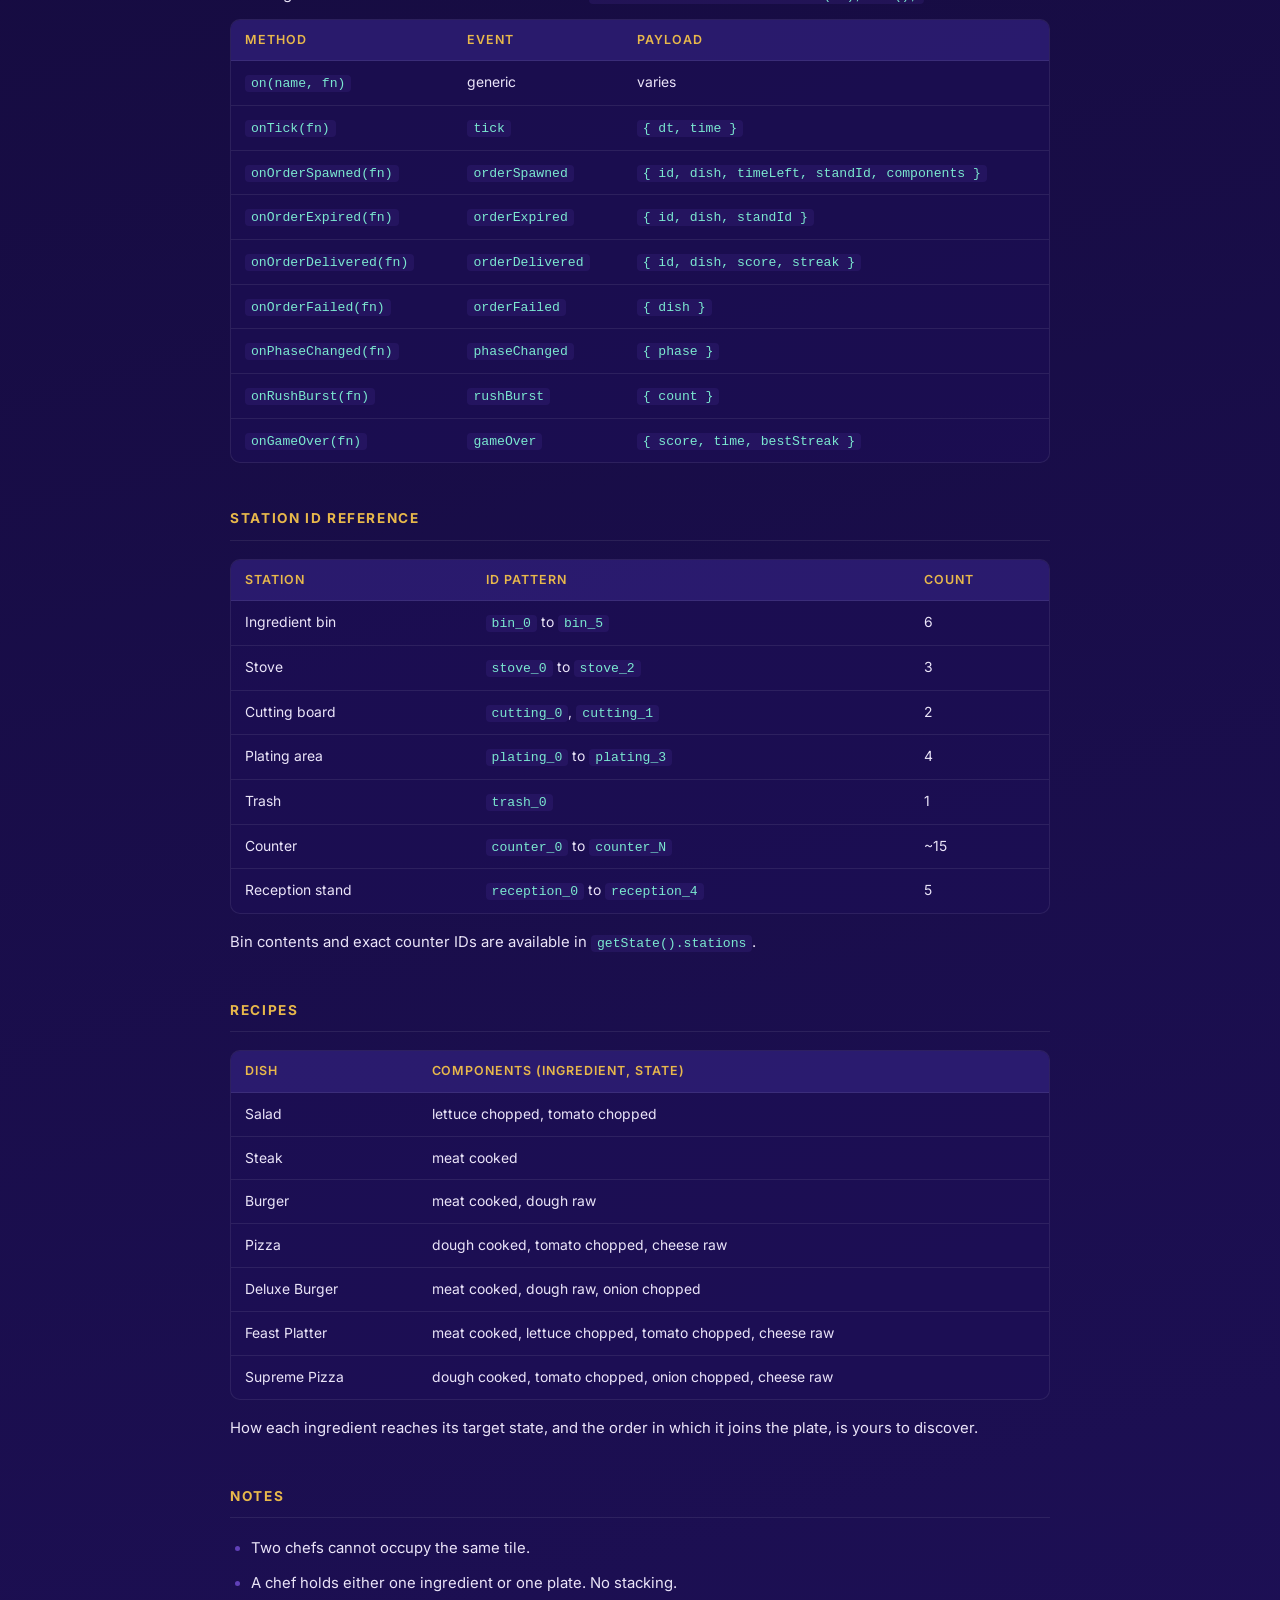
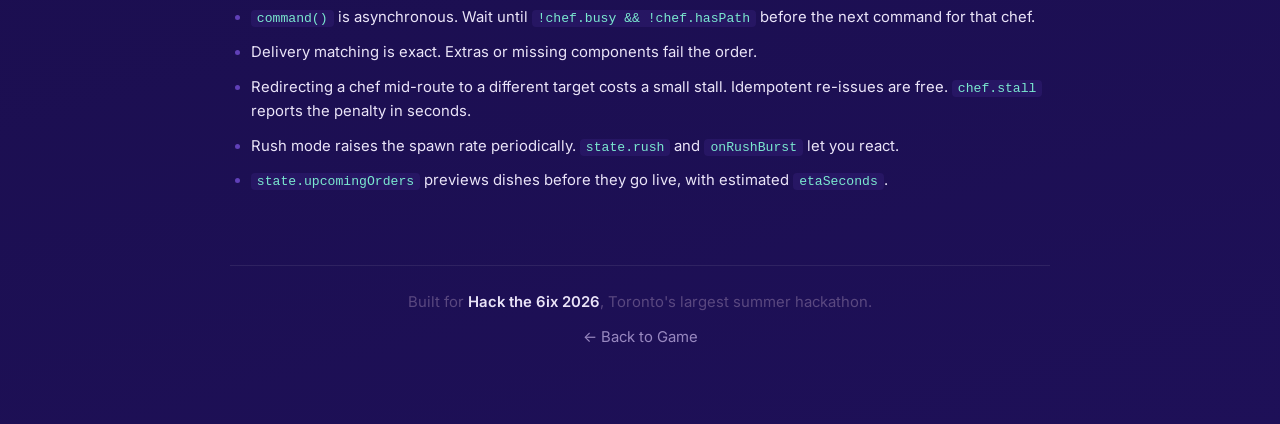
==== commit 49f63afe: "new auth + about page" ====
--- a/docs.html
+++ b/docs.html
@@ -19,45 +19,39 @@
             --teal-lt:  #7BE8D0;
             --gold:     #E8B84B;
             --amber:    #D4944C;
-            --lamp:     #E87820;
             --text:     #EAE4F8;
             --muted:    #9888C0;
             --dim:      #5A4880;
             --code-bg:  #0A0620;
-            --border:   rgba(255, 255, 255, 0.07);
-            --glass:    rgba(30, 16, 88, 0.82);
+            --border:   rgba(255, 255, 255, 0.08);
+            --panel:    rgba(30, 16, 88, 0.55);
         }
         * { box-sizing: border-box; margin: 0; padding: 0; }
+        html { scroll-behavior: smooth; }
         body {
             font-family: 'Inter', -apple-system, BlinkMacSystemFont, 'Segoe UI', sans-serif;
             background: linear-gradient(165deg, var(--bg) 0%, var(--navy) 38%, var(--midnight) 100%);
             color: var(--text);
-            line-height: 1.6;
+            line-height: 1.65;
             min-height: 100vh;
-            padding: 32px 20px 64px;
-        }
-        .wrap {
-            max-width: 920px;
-            margin: 0 auto;
-        }
+            padding: 40px 20px 80px;
+        }
+        .wrap { max-width: 820px; margin: 0 auto; }
         a { color: var(--teal-lt); text-decoration: none; }
         a:hover { text-decoration: underline; }
 
-        /* ── Header ── */
-        header {
-            text-align: center;
-            margin-bottom: 40px;
-        }
+        /* Header */
+        header { text-align: center; margin-bottom: 48px; }
         .ht6-logo {
-            height: 140px;
+            height: 120px;
             width: auto;
             display: block;
-            margin: 0 auto 8px;
+            margin: 0 auto 12px;
             filter: drop-shadow(0 0 12px rgba(232, 120, 32, 0.4))
                     drop-shadow(0 4px 16px rgba(0, 0, 0, 0.5));
         }
         header h1 {
-            font-size: clamp(1.5rem, 4vw, 2rem);
+            font-size: clamp(1.5rem, 4vw, 1.9rem);
             font-weight: 800;
             letter-spacing: 0.04em;
             background: linear-gradient(180deg, #fff8f0 0%, var(--gold) 55%, var(--amber) 100%);
@@ -66,103 +60,110 @@
             color: transparent;
             -webkit-text-fill-color: transparent;
             filter: drop-shadow(0 0 18px rgba(232, 184, 75, 0.5));
-            margin-bottom: 8px;
-        }
-        .subtitle {
-            color: var(--muted);
-            font-size: 0.95rem;
+            margin-bottom: 10px;
+        }
+        .subtitle { color: var(--muted); font-size: 0.95rem; margin-bottom: 18px; }
+        .header-row {
+            display: flex; flex-wrap: wrap; align-items: center;
+            justify-content: center; gap: 10px;
+        }
+        .pill {
+            display: inline-block;
+            padding: 5px 14px;
+            border-radius: 20px;
+            font-size: 0.82rem;
+            font-weight: 600;
+            border: 1px solid var(--border);
+        }
+        .pill-teal {
+            background: rgba(68, 217, 184, 0.1);
+            border-color: rgba(68, 217, 184, 0.25);
+            color: var(--teal-lt);
+        }
+        .pill-mono {
+            background: rgba(96, 64, 184, 0.18);
+            border-color: rgba(96, 64, 184, 0.35);
+            color: var(--teal-lt);
+            font-family: ui-monospace, 'Cascadia Code', Consolas, monospace;
+            font-weight: 500;
+        }
+        .pill-teal:hover { background: rgba(68, 217, 184, 0.18); text-decoration: none; }
+
+        /* Sections, uniform */
+        section { margin-top: 44px; }
+        h2 {
+            font-size: 0.85rem;
+            font-weight: 700;
+            color: var(--gold);
+            letter-spacing: 0.12em;
+            text-transform: uppercase;
+            margin-bottom: 18px;
+            padding-bottom: 10px;
+            border-bottom: 1px solid var(--border);
+        }
+        h3 {
+            font-size: 0.92rem;
+            font-weight: 600;
+            color: var(--teal-lt);
+            margin: 22px 0 8px;
+            font-family: ui-monospace, 'Cascadia Code', Consolas, monospace;
+        }
+        h3:first-child { margin-top: 0; }
+        p, li { font-size: 0.93rem; margin-bottom: 10px; }
+        ul, ol { padding-left: 1.3rem; }
+        li::marker { color: var(--violet); }
+        strong { color: var(--text); font-weight: 600; }
+
+        /* Panels: one consistent shell for prose blocks */
+        .panel {
+            background: var(--panel);
+            border: 1px solid var(--border);
+            border-radius: 12px;
+            padding: 20px 24px;
             margin-bottom: 16px;
-        }
-        .header-row {
-            display: flex;
-            flex-wrap: wrap;
-            align-items: center;
-            justify-content: center;
-            gap: 12px;
-        }
-        .badge {
-            display: inline-block;
-            background: rgba(96, 64, 184, 0.25);
-            border: 1px solid rgba(96, 64, 184, 0.4);
-            color: var(--teal-lt);
-            padding: 4px 12px;
-            border-radius: 20px;
-            font-size: 0.8rem;
-            font-family: ui-monospace, 'Cascadia Code', Consolas, monospace;
-        }
-        .back-link {
-            background: rgba(68, 217, 184, 0.1);
-            border: 1px solid rgba(68, 217, 184, 0.2);
-            color: var(--teal-lt);
-            padding: 4px 14px;
-            border-radius: 20px;
-            font-size: 0.85rem;
-            font-weight: 600;
-        }
-        .back-link:hover { background: rgba(68, 217, 184, 0.18); text-decoration: none; }
-
-        /* ── Sections ── */
-        h2 {
-            font-size: 1.15rem;
-            font-weight: 800;
-            color: var(--gold);
-            margin: 40px 0 14px;
-            padding-top: 20px;
-            border-top: 1px solid var(--border);
-            letter-spacing: 0.05em;
-            text-transform: uppercase;
-        }
-        h2:first-of-type { border-top: none; padding-top: 0; }
-        h3 {
-            font-size: 0.95rem;
-            font-weight: 700;
-            color: var(--teal-lt);
-            margin: 24px 0 8px;
-            font-family: ui-monospace, 'Cascadia Code', Consolas, monospace;
-        }
-        p, li { margin-bottom: 10px; font-size: 0.93rem; }
-        ul, ol { padding-left: 1.4rem; }
-
-        /* ── Cards / panels ── */
-        .panel {
-            background: var(--glass);
-            border: 1px solid var(--border);
-            border-radius: 14px;
-            padding: 20px 24px;
-            margin: 16px 0;
             backdrop-filter: blur(10px);
         }
-
-        /* ── Tables ── */
+        .panel > *:last-child { margin-bottom: 0; }
+
+        /* Tables, uniform */
         table {
             width: 100%;
-            border-collapse: collapse;
+            border-collapse: separate;
+            border-spacing: 0;
             font-size: 0.87rem;
-            margin: 14px 0;
+            margin: 12px 0 16px;
+            border: 1px solid var(--border);
             border-radius: 10px;
             overflow: hidden;
+            background: var(--panel);
         }
         th, td {
-            border: 1px solid var(--border);
             padding: 10px 14px;
             text-align: left;
             vertical-align: top;
-        }
+            border-bottom: 1px solid var(--border);
+        }
+        tr:last-child td { border-bottom: none; }
         th {
-            background: rgba(61, 42, 144, 0.5);
+            background: rgba(61, 42, 144, 0.45);
             color: var(--gold);
-            font-weight: 700;
-            font-size: 0.82rem;
+            font-weight: 600;
+            font-size: 0.78rem;
             text-transform: uppercase;
-            letter-spacing: 0.06em;
-        }
-        tr:nth-child(even) td { background: rgba(255, 255, 255, 0.025); }
-        tr:hover td { background: rgba(96, 64, 184, 0.1); }
-
-        /* ── Code ── */
+            letter-spacing: 0.08em;
+        }
+        tr:hover td { background: rgba(96, 64, 184, 0.08); }
+
+        /* Code, uniform */
         pre, code {
             font-family: ui-monospace, 'Cascadia Code', 'Fira Code', Consolas, monospace;
             font-size: 0.82rem;
+        }
+        :not(pre) > code {
+            color: var(--teal-lt);
+            background: rgba(96, 64, 184, 0.15);
+            padding: 1px 6px;
+            border-radius: 4px;
         }
         pre {
             background: var(--code-bg);
@@ -170,11 +171,10 @@
             border-radius: 10px;
             padding: 16px 18px;
             overflow-x: auto;
-            margin: 12px 0;
+            margin: 12px 0 16px;
             line-height: 1.5;
         }
-        code { color: var(--teal-lt); }
-        pre code { color: #c8d8f0; }
+        pre code { color: #c8d8f0; background: none; padding: 0; }
         kbd {
             background: rgba(96, 64, 184, 0.3);
             border: 1px solid rgba(96, 64, 184, 0.5);
@@ -189,33 +189,31 @@
             border: 1px solid rgba(96, 64, 184, 0.3);
             border-radius: 10px;
             padding: 16px 18px;
-            margin: 12px 0;
+            margin: 12px 0 16px;
             font-size: 0.82rem;
-            white-space: pre-wrap;
+            white-space: pre;
+            overflow-x: auto;
             font-family: ui-monospace, 'Cascadia Code', Consolas, monospace;
             color: #c8d8f0;
             line-height: 1.5;
         }
 
-        /* ── Tips ── */
-        .tip {
-            display: flex;
-            gap: 10px;
-            align-items: flex-start;
+        .note {
             padding: 10px 14px;
             border-radius: 8px;
-            font-size: 0.88rem;
-            margin-bottom: 8px;
-        }
-        .tip-warn { background: rgba(232, 184, 75, 0.1); border-left: 3px solid var(--gold); }
-        .tip-info { background: rgba(68, 217, 184, 0.08); border-left: 3px solid var(--teal); }
+            font-size: 0.87rem;
+            margin: 12px 0;
+            background: rgba(68, 217, 184, 0.07);
+            border-left: 3px solid var(--teal);
+            color: var(--muted);
+        }
 
         footer {
-            margin-top: 60px;
+            margin-top: 72px;
             padding-top: 24px;
             border-top: 1px solid var(--border);
             color: var(--dim);
-            font-size: 0.88rem;
+            font-size: 0.85rem;
             text-align: center;
         }
         footer a { color: var(--muted); }
@@ -226,137 +224,93 @@
     <header>
         <img src="logo.png" alt="Hack the 6ix" class="ht6-logo">
         <h1>Chef Overflow: Agent API Reference</h1>
-        <p class="subtitle">Build an AI agent to run your kitchen. Top scores earn automatic admission to Hack the 6ix 2026.</p>
+        <p class="subtitle">Automate the kitchen. Top scores earn automatic admission to Hack the 6ix 2026.</p>
         <div class="header-row">
-            <a href="index.html" class="back-link">← Back to Game</a>
-            <span class="badge">KitchenAPI v2.0.0</span>
+            <a href="index.html" class="pill pill-teal">← Back to Game</a>
+            <span class="pill pill-mono">KitchenAPI v2.0.0</span>
         </div>
     </header>
 
-    <h2>1. How the Game Works</h2>
-    <div class="panel">
-        <p>Five chefs move on a grid kitchen. You send them to stations with <code>KitchenAPI.command(chefId, stationId)</code>. Orders appear at reception stands; each order lists the exact ingredients and preparation state required (raw, chopped, or cooked).</p>
-        <p>Chefs take ingredients from bins → chop at cutting boards → cook on stoves → drop ingredients onto a plating area → pick the plate back up → deliver it to the reception stand that holds that order.</p>
-        <p><strong>Plating areas are infinite.</strong> Drop any ingredient on one and it accumulates; picking up from an area with items gives the chef a held plate containing those items. There is no plate inventory, no dish rack, and no sink — once a customer finishes eating they simply leave.</p>
-        <p>The game ends after <strong>three expired orders</strong>. Score = delivery points + endurance-time bonus after 10 minutes. <strong>Difficulty ramps aggressively</strong>: the first minute is approachable manually; after that, automation is essentially required.</p>
-    </div>
-
-    <h3 style="color:var(--gold); font-family:inherit; margin-top:8px;">Game Phases</h3>
-    <table>
-        <thead><tr><th>Phase</th><th>Approx. Time</th><th>What's new</th></tr></thead>
-        <tbody>
-            <tr><td>Tutorial</td><td>0:00 – 1:00</td><td>Salad &amp; Steak only; generous timers</td></tr>
-            <tr><td>Ramp</td><td>1:00 – 2:30</td><td>Burger unlocks; spawn rate tightens</td></tr>
-            <tr><td>Automation</td><td>2:30 – 10:00</td><td>Pizza → Deluxe Burger → Feast → Supreme Pizza in stages; timers shrink on a curve</td></tr>
-            <tr><td>Endurance</td><td>10:00+</td><td>Full recipe mix, tightest pacing, bonus score tick per second</td></tr>
-        </tbody>
-    </table>
-
-    <h2>2. Quick Start</h2>
-    <ol>
-        <li>Open <a href="index.html">index.html</a> in Chrome (or another modern browser).</li>
-        <li>Open DevTools <kbd>F12</kbd> → <strong>Console</strong>.</li>
-        <li>Paste one of the example agents from Section 8 (or the minimal snippet printed in the console banner). Register it with <code>KitchenAPI.run(fn)</code>.</li>
-        <li>Click <strong>Start Game</strong> or call <code>KitchenAPI.start()</code>.</li>
-        <li>Iterate: add chefs, more recipes, bussing logic, and rush handling.</li>
-    </ol>
-    <div class="tip tip-info">Register your agent with <code>KitchenAPI.run(fn)</code> — it survives <code>start()</code> and restarts, and re-pasting replaces the old agent. Raw <code>onTick</code> listeners are cleared on every <code>start()</code>; <code>run()</code> avoids that.</div>
-    <div class="tip tip-info">To load an agent from a file instead of the console, inject it via a bookmarklet or a local <code>&lt;script&gt;</code> tag — anything that runs where <code>window.KitchenAPI</code> exists.</div>
-
-    <h2>3. API Reference</h2>
-
-    <h3>KitchenAPI.version</h3>
-    <p><strong>Type:</strong> <code>string</code>. Current value: <code>"2.0.0"</code>.</p>
-
-    <h3>KitchenAPI.run(fn)</h3>
-    <p><strong>Recommended entry point.</strong> Registers <code>fn</code> as your agent. It runs once per game frame and <strong>survives <code>start()</code> and restarts</strong>. Calling <code>run()</code> again replaces the previous agent, so re-pasting your script is always safe (no double-registration).</p>
-    <p><strong>Signature:</strong> <code>fn(state, api, tick)</code>, where <code>state</code> is a fresh <code>getState()</code> snapshot, <code>api</code> is <code>KitchenAPI</code>, and <code>tick</code> is <code>{ dt, time }</code>. Exceptions thrown inside <code>fn</code> are caught and logged as <code>"Agent error:"</code> — the run continues.</p>
-    <p><strong>Returns:</strong> <code>undefined</code>.</p>
-    <pre><code>KitchenAPI.run((s, api) => {
+    <section>
+        <h2>Overview</h2>
+        <div class="panel">
+            <p>Five chefs work a grid kitchen. Orders spawn at reception stands, each listing the ingredients and preparation states required. Your script drives the chefs by sending them to stations with <code>KitchenAPI.command(chefId, stationId)</code>.</p>
+            <p>The first minute is playable by hand. After that, the spawn rate and recipe complexity outrun any human, so a script takes over. Three expired orders ends the run. Score combines deliveries with an endurance bonus after 10 minutes.</p>
+        </div>
+    </section>
+
+    <section>
+        <h2>Quick Start</h2>
+        <ol>
+            <li>Open <a href="index.html">index.html</a> in a modern browser.</li>
+            <li>Open DevTools (<kbd>F12</kbd>) and switch to the Console.</li>
+            <li>Define a function and register it with <code>KitchenAPI.run(fn)</code>.</li>
+            <li>Click <strong>Start Game</strong> or call <code>KitchenAPI.start()</code>.</li>
+        </ol>
+        <div class="note">Re-pasting your script replaces the previous registration. No double-runs.</div>
+    </section>
+
+    <section>
+        <h2>API Reference</h2>
+
+        <h3>KitchenAPI.version</h3>
+        <p>String. Current value: <code>"2.0.0"</code>.</p>
+
+        <h3>KitchenAPI.run(fn)</h3>
+        <p>Registers <code>fn</code> as the per-tick executor. Runs once per frame and survives <code>start()</code> and restarts. Calling <code>run()</code> again replaces the previous function.</p>
+        <p>Signature: <code>fn(state, api, tick)</code>. <code>state</code> is a fresh <code>getState()</code> snapshot, <code>api</code> is <code>KitchenAPI</code>, <code>tick</code> is <code>{ dt, time }</code>. Thrown errors are caught and logged.</p>
+        <pre><code>KitchenAPI.run((s, api) =&gt; {
   if (!s.running || s.paused) return;
-  // your logic here
+  // your logic
 });
 KitchenAPI.start();</code></pre>
 
-    <h3>KitchenAPI.stop()</h3>
-    <p>Unregisters the agent set by <code>run()</code>. Does not stop the game.</p>
-    <p><strong>Returns:</strong> <code>undefined</code>.</p>
-
-    <h3>KitchenAPI.plan(fn, opts)</h3>
-    <p><strong>Canonical LLM entry point.</strong> Registers an <strong>async</strong> planner that runs on a cadence (default every 1000ms, clamped 100–60000ms) independent of the game's tick loop. The planner's return value is stored as the current <em>policy</em> and exposed on <code>state.policy</code> and via <code>KitchenAPI.getPolicy()</code>. Re-entrancy is guarded — if a planner call takes longer than the interval, subsequent ticks are skipped rather than queued.</p>
-    <p><strong>Signature:</strong> <code>fn(state, api) → Promise&lt;policy&gt;</code>. Exceptions are caught and logged; the last good policy is preserved on error.</p>
-    <p>Use <code>plan()</code> together with <code>run()</code> for the two-tier pattern: a slow async planner sets policy, a fast sync executor dispatches commands against it. This is the recommended shape for any agent whose decision step takes longer than a frame (LLMs, MILP solvers, search-based planners).</p>
-    <pre><code>KitchenAPI.plan(async (s) =&gt; {
-  // Slow side: call an LLM, solve an LP, whatever takes &gt;16ms.
-  // Return any object — it becomes state.policy.
-  const urgent = [...s.orders].sort((a, b) =&gt; a.timeLeft - b.timeLeft)[0];
-  return { focusDish: urgent?.dish || null };
-}, { everyMs: 2000 });
-
-KitchenAPI.run((s, api) =&gt; {
-  // Fast side: dispatch against the current policy.
-  if (!s.running || s.paused || !s.policy) return;
-  // ...act on s.policy.focusDish with the same per-tick guards as before.
-});</code></pre>
-
-    <h3>KitchenAPI.unplan()</h3>
-    <p>Unregisters the planner. Clears the current policy. Does not affect the <code>run()</code> agent.</p>
-
-    <h3>KitchenAPI.getPolicy()</h3>
-    <p>Returns the latest value the planner returned (or <code>null</code> if no planner is registered or it hasn't resolved yet).</p>
-
-    <h3>KitchenAPI.clearListeners()</h3>
-    <p>Removes all event listeners registered via <code>on()</code> / <code>onTick()</code> / etc. The <code>run()</code> agent is re-attached automatically. Useful to reset raw listeners without restarting.</p>
-    <p><strong>Returns:</strong> <code>undefined</code>.</p>
-
-    <h3>KitchenAPI.start()</h3>
-    <p>Starts or <strong>restarts</strong> the game. Resets stations, chefs, orders, and score. <strong>Clears raw event listeners</strong> (those registered with <code>onTick</code>, <code>on</code>, etc.), so re-register them after each <code>start()</code>, or use <code>KitchenAPI.run()</code> instead, which survives restarts automatically.</p>
-    <p><strong>Returns:</strong> <code>undefined</code>.</p>
-
-    <h3>KitchenAPI.togglePause()</h3>
-    <p>Toggles the pause state. Syncs with the in-game Pause button.</p>
-    <p><strong>Returns:</strong> <code>undefined</code>.</p>
-
-    <h3>KitchenAPI.command(chefId, stationId)</h3>
-    <p><strong>Signature:</strong> <code>(chefId: number, stationId: string) → { success: boolean, error?: string }</code></p>
-    <p>Queues pathfinding to a walkable tile adjacent to the target station, then triggers the same interaction as a mouse click. Fails if: game not running or paused, invalid chef id, chef is <code>busy</code>, unknown station id, no adjacent walkable tile, or A* finds no path.</p>
-    <p><strong>Chef IDs:</strong> <code>0</code>–<code>4</code>. <strong>Station IDs:</strong> strings like <code>'bin_3'</code>, <code>'stove_0'</code>, <code>'reception_2'</code>, see Section 4.</p>
-    <pre><code>const r = KitchenAPI.command(0, 'plating_0');
+        <h3>KitchenAPI.stop()</h3>
+        <p>Unregisters the function set by <code>run()</code>. Does not stop the game.</p>
+
+        <h3>KitchenAPI.plan(fn, opts)</h3>
+        <p>Registers an async planner that runs on its own cadence (default <code>everyMs: 1000</code>, clamped 100 to 60000). Its return value becomes <code>state.policy</code> and is also returned by <code>getPolicy()</code>.</p>
+        <p>Signature: <code>fn(state, api) → Promise&lt;policy&gt;</code>. Re-entrant calls are skipped (not queued). The last good policy is preserved on error.</p>
+        <p>Use <code>plan()</code> for any decision step slower than a frame. Pair it with <code>run()</code>: planner sets policy, executor dispatches against it.</p>
+
+        <h3>KitchenAPI.unplan()</h3>
+        <p>Unregisters the planner and clears <code>state.policy</code>.</p>
+
+        <h3>KitchenAPI.getPolicy()</h3>
+        <p>Returns the latest planner output, or <code>null</code>.</p>
+
+        <h3>KitchenAPI.start()</h3>
+        <p>Starts or restarts the game. Resets stations, chefs, orders, and score. Clears raw event listeners. The function registered via <code>run()</code> survives.</p>
+
+        <h3>KitchenAPI.togglePause()</h3>
+        <p>Toggles the pause state. Syncs with the in-game Pause button.</p>
+
+        <h3>KitchenAPI.command(chefId, stationId)</h3>
+        <p>Routes the chef to a walkable tile next to the station and triggers the same interaction as a click. Returns <code>{ success, error? }</code>.</p>
+        <p>Chef IDs: <code>0</code> to <code>4</code>. Station IDs: strings like <code>'bin_3'</code>, <code>'stove_0'</code>, <code>'reception_2'</code>. See the Station ID Reference.</p>
+        <pre><code>const r = KitchenAPI.command(0, 'plating_0');
 if (!r.success) console.error(r.error);</code></pre>
 
-    <h3>KitchenAPI.boost(chefId)</h3>
-    <p><strong>Returns:</strong> <code>{ success: boolean, error?: string }</code>. Applies a <strong>3.5 s</strong> movement speed boost with a <strong>12 s</strong> cooldown. Same as pressing <kbd>B</kbd> in-game.</p>
-
-    <h3>KitchenAPI.selectChef(chefId)</h3>
-    <p>Visual selection only (highlights chef in UI). Does not move the chef.</p>
-    <p><strong>Returns:</strong> <code>undefined</code>.</p>
-
-    <h3>KitchenAPI.getState()</h3>
-    <p>Returns a plain snapshot of the entire game state. Ingredient objects are <code>{ ingredient, state }</code>. Plates are <code>{ type: 'plate', items: [...] }</code>. The run ends when <code>failedOrders >= maxFailedOrders</code> (currently <strong>3</strong>).</p>
-    <div class="type-block">{
-  time: number,              // seconds elapsed
-  score: number,
-  difficulty: number,        // current multiplier (phase-based curve)
-  phase: string,             // "tutorial" | "ramp" | "automation" | "endurance"
-  streak: number,
-  bestStreak: number,
-  rush: { active: boolean, timeLeft: number, cooldown: number },
-  failedOrders: number,
-  maxFailedOrders: number,   // 3, game ends when failedOrders >= this
-  running: boolean,
-  paused: boolean,
-  gameOver: boolean,
+        <h3>KitchenAPI.boost(chefId)</h3>
+        <p>Brief movement speed boost with a cooldown. Same as pressing <kbd>B</kbd>.</p>
+
+        <h3>KitchenAPI.selectChef(chefId)</h3>
+        <p>UI selection only. Does not move the chef.</p>
+
+        <h3>KitchenAPI.clearListeners()</h3>
+        <p>Removes all event listeners registered via <code>on()</code> / <code>onTick()</code>. The <code>run()</code> function is re-attached automatically.</p>
+
+        <h3>KitchenAPI.getState()</h3>
+        <p>Returns a plain snapshot of the game state. The run ends when <code>failedOrders &gt;= maxFailedOrders</code>.</p>
+        <div class="type-block">{
+  time, score, difficulty, phase, streak, bestStreak,
+  rush: { active, timeLeft, cooldown },
+  failedOrders, maxFailedOrders,
+  running, paused, gameOver,
   chefs: [{
-    id: number,              // 0–4
-    name: string,
-    pos: [x, y],
+    id, name, pos: [x, y],
     holding: null | { ingredient, state } | { type: "plate", items },
-    busy: boolean,
-    hasPath: boolean,
-    boostActive: boolean,
-    boostTime: number,
-    boostCooldown: number,
-    stall: number            // seconds remaining of commitment-cost stall, 0 if free
+    busy, hasPath, boostActive, boostTime, boostCooldown, stall
   }],
   stations: {
     ingredientBins:   [{ id, name, pos, ingredient }],
@@ -367,218 +321,79 @@
     trashCans:        [{ id, pos }],
     counters:         [{ id, pos, items }]
   },
-  orders: [{ id, dish, timeLeft, standId, components }],
-  upcomingOrders: [{         // next 3 orders, pre-rolled — agents can pre-stage
-    dish: string,
-    components: [{ ingredient, state }, ...],
-    etaSeconds: number       // estimated seconds until this becomes a live order
-  }],
-  policy: any,               // latest value returned by KitchenAPI.plan() planner, or null
-  recipes: object            // full internal RECIPES table
+  orders:         [{ id, dish, timeLeft, standId, components }],
+  upcomingOrders: [{ dish, components, etaSeconds }],
+  policy,
+  recipes
 }</div>
-    <p>Reception <code>order</code> when present: <code>{ id, dish, timeLeft, components }</code>. Stove <code>ready</code> / <code>burnt</code> mirror the UI progress thresholds.</p>
-
-    <h3>KitchenAPI.getRecipes()</h3>
-    <p><strong>Returns:</strong> <code>Array&lt;{ name, icon, difficulty, components }&gt;</code>, static recipe metadata without internal step strings. <code>icon</code> is a short string code (e.g. <code>"STK"</code> for Steak).</p>
-
-    <h3>Event Registration</h3>
-    <p>Each method returns an <strong>unsubscribe</strong> function: <code>const off = KitchenAPI.onTick(fn); off();</code></p>
-    <table>
-        <thead><tr><th>Method</th><th>Alias / event name</th><th>Payload</th></tr></thead>
-        <tbody>
-            <tr><td><code>KitchenAPI.on(eventName, fn)</code></td><td>generic</td><td>varies</td></tr>
-            <tr><td><code>KitchenAPI.onTick(fn)</code></td><td><code>'tick'</code></td><td><code>{ dt, time }</code></td></tr>
-            <tr><td><code>KitchenAPI.onOrderSpawned(fn)</code></td><td><code>'orderSpawned'</code></td><td><code>{ id, dish, timeLeft, standId, components }</code></td></tr>
-            <tr><td><code>KitchenAPI.onOrderExpired(fn)</code></td><td><code>'orderExpired'</code></td><td><code>{ id, dish, standId }</code></td></tr>
-            <tr><td><code>KitchenAPI.onOrderDelivered(fn)</code></td><td><code>'orderDelivered'</code></td><td><code>{ id, dish, score, streak }</code></td></tr>
-            <tr><td><code>KitchenAPI.onOrderFailed(fn)</code></td><td><code>'orderFailed'</code></td><td><code>{ dish }</code></td></tr>
-            <tr><td><code>KitchenAPI.onPhaseChanged(fn)</code></td><td><code>'phaseChanged'</code></td><td><code>{ phase }</code></td></tr>
-            <tr><td><code>KitchenAPI.onRushBurst(fn)</code></td><td><code>'rushBurst'</code></td><td><code>{ count }</code> — fires when rush activates and spawns a burst of orders simultaneously</td></tr>
-            <tr><td><code>KitchenAPI.onGameOver(fn)</code></td><td><code>'gameOver'</code></td><td><code>{ score, time, bestStreak }</code></td></tr>
-        </tbody>
-    </table>
-
-    <h2>4. Station ID Reference</h2>
-    <table>
-        <thead>
-            <tr><th>Station</th><th>ID pattern</th><th>Count</th><th>Notes</th></tr>
-        </thead>
-        <tbody>
-            <tr><td>Ingredient bin</td><td><code>bin_0</code> … <code>bin_5</code></td><td>6</td><td><code>bin_0</code> tomato · <code>bin_1</code> lettuce · <code>bin_2</code> onion · <code>bin_3</code> meat · <code>bin_4</code> dough · <code>bin_5</code> cheese</td></tr>
-            <tr><td>Stove</td><td><code>stove_0</code> … <code>stove_2</code></td><td>3</td><td>Cooks raw meat or dough; pick up at ~80% progress; burns if left too long</td></tr>
-            <tr><td>Cutting board</td><td><code>cutting_0</code>, <code>cutting_1</code></td><td>2</td><td>Chops raw ingredients (not dough)</td></tr>
-            <tr><td>Plating area</td><td><code>plating_0</code> … <code>plating_3</code></td><td>4</td><td><strong>Infinite</strong>. Drop ingredients onto it; empty-handed pickup wraps them into a plate. Holding a plate + interact merges its items back onto the area.</td></tr>
-            <tr><td>Trash</td><td><code>trash_0</code></td><td>1</td><td>Destroys the chef's held item permanently</td></tr>
-            <tr><td>Counter</td><td><code>counter_0</code> … <code>counter_N</code></td><td>~15</td><td>Temporary storage; check <code>getState().stations.counters</code> for exact IDs</td></tr>
-            <tr><td>Reception stand</td><td><code>reception_0</code> … <code>reception_4</code></td><td>5</td><td>Deliver matching plate. After eating, the customer leaves and the stand becomes available again.</td></tr>
-        </tbody>
-    </table>
-
-    <h2>5. Recipes</h2>
-    <table>
-        <thead>
-            <tr><th>Dish</th><th>Components (ingredient · state)</th><th>Quick steps</th></tr>
-        </thead>
-        <tbody>
-            <tr><td>🥗 Salad</td><td>lettuce · chopped, tomato · chopped</td><td>Chop both → plate → deliver</td></tr>
-            <tr><td>🥩 Steak</td><td>meat · cooked</td><td>Cook meat → plate → deliver</td></tr>
-            <tr><td>🍔 Burger</td><td>meat · cooked, dough · raw</td><td>Cook meat, bun (dough) on plate → deliver</td></tr>
-            <tr><td>🍕 Pizza</td><td>dough · cooked, tomato · chopped, cheese · raw</td><td>Cook dough, chop tomato, cheese on plate → deliver</td></tr>
-            <tr><td>🍔+ Deluxe Burger</td><td>meat · cooked, dough · raw, onion · chopped</td><td>Cook meat, chop onion, dough on plate → deliver</td></tr>
-            <tr><td>🍱 Feast Platter</td><td>meat · cooked, lettuce · chopped, tomato · chopped, cheese · raw</td><td>Cook meat, chop veg, cheese on plate → deliver</td></tr>
-            <tr><td>🍕+ Supreme Pizza</td><td>dough · cooked, tomato · chopped, onion · chopped, cheese · raw</td><td>Cook dough, chop tomato &amp; onion, cheese on plate → deliver</td></tr>
-        </tbody>
-    </table>
-
-    <h2>6. Game Mechanics for Agents</h2>
-    <ul>
-        <li><strong>Chefs block each other</strong> — no two chefs on the same tile; pathfinding may fail if every adjacent tile is occupied.</li>
-        <li><strong>One hold slot</strong> — a chef holds either one ingredient (with state) or one plate (bag of ingredients). No stacking.</li>
-        <li><strong>command() is asynchronous</strong> — it sets the chef's path. Wait until <code>!chef.busy && !chef.hasPath</code> before issuing the next command for that chef.</li>
-        <li><strong>Busy during processing</strong> — chopping and cooking both set <code>busy = true</code>. Don't stack commands on a busy chef.</li>
-        <li><strong>Stoves cook unattended</strong> — food left on a stove keeps cooking and can burn; send someone back to collect it in time.</li>
-        <li><strong>Plating is infinite</strong> — no plate inventory to manage. A held plate exists whenever you pick up from a plating area that has items.</li>
-        <li><strong>Delivery matching is exact</strong> — component count and every <code>(ingredient, state)</code> pair must match; extras cause a failed delivery.</li>
-        <li><strong>Wrong delivery</strong> — the plate is discarded and the streak resets to 0.</li>
-        <li><strong>VIP orders</strong> — shorter timer, 1.5× score (marked ★ in the UI).</li>
-        <li><strong>Streak multiplier</strong> — +5% per consecutive correct delivery, capped at 2× by streak 20; any wrong delivery or expiry resets it.</li>
-        <li><strong>Rush mode</strong> — periodic spawn-rate spike; check <code>state.rush.active</code> to react.</li>
-        <li><strong>Rush bursts</strong> — when rush activates, up to <strong>3 orders spawn simultaneously</strong> (clamped to free reception stands), then sustained pressure continues at a milder rate. Subscribe <code>onRushBurst</code> or watch for back-to-back <code>onOrderSpawned</code> events to react in time.</li>
-        <li><strong>Lookahead</strong> — <code>state.upcomingOrders</code> previews the next 3 dishes before they go live, each with an estimated <code>etaSeconds</code>. The dishes are locked in (no re-roll on consumption), but ETAs are estimates and will shorten dramatically when rush triggers.</li>
-        <li><strong>Commitment cost</strong> — redirecting a chef mid-route (issuing <code>command()</code> while the chef still has ≥3 tiles of path to a <em>different</em> target) costs a <strong>1.5s stall</strong>. Idempotent re-issues (same target) and commands from idle are free. Check <code>chef.stall</code> before issuing new commands. Applies equally to human clicks and agent commands.</li>
-        <li><strong>Planner channel</strong> — register an async planner with <code>KitchenAPI.plan(asyncFn, { everyMs: 1000 })</code>. The planner runs independently of the tick loop; its return value is exposed on <code>state.policy</code> for a fast <code>run()</code> executor to dispatch against. This is how to integrate an LLM without starving the game loop.</li>
-    </ul>
-
-    <h2>7. Agent Architecture Tips</h2>
-    <div class="tip tip-info">Prove one recipe end-to-end with one chef before adding more chefs or recipes.</div>
-    <ul>
-        <li><strong>Role split</strong> — assign each chef a dedicated role (cook, chopper, plater/deliverer). One role per chef keeps logic simple.</li>
-        <li><strong>Serve the most urgent order first</strong> — sort by <code>order.timeLeft</code>.</li>
-        <li><strong>Spread work across plating areas</strong> — <code>plating_0..3</code> are independent buffers. Use one per recipe-in-progress to avoid mixing ingredients from different orders.</li>
-        <li><strong>Guard every <code>command()</code></strong> with <code>running &amp;&amp; !paused &amp;&amp; !chef.busy &amp;&amp; !chef.hasPath</code> to avoid error spam.</li>
-        <li><strong>Pre-route on <code>onOrderSpawned</code></strong> rather than polling each tick to cut latency.</li>
-        <li><strong>Trash burnt items</strong> — check <code>stove.burnt</code> and clear it promptly.</li>
-        <li><strong>Pre-stage on <code>upcomingOrders</code></strong> — if a Pizza is 8 seconds out, start cooking dough now. Reactive agents that only react to <code>onOrderSpawned</code> waste the cook/chop window.</li>
-        <li><strong>On rush activation, parallelize cooks across all 3 stoves</strong> — sequential service against a 3-order burst will leave at least one order to expire. Use <code>onRushBurst</code> to trigger your batch path.</li>
-        <li><strong>Commit your plans</strong> — once a chef is en route to a station, only redirect if the new destination is strictly better than completing the current one. Each redirect costs 1.5s; two stalls per chef per minute is a meaningful score drag in endurance.</li>
-        <li><strong>Two-tier pattern for LLMs (and slow planners)</strong> — use <code>KitchenAPI.plan()</code> for the decision step (set roles, assign chefs to orders, batch upcoming pizzas) and <code>KitchenAPI.run()</code> for the dispatch step (cheap per-tick guards + <code>command()</code>). Don't <code>await</code> inside <code>run()</code> — the tick loop will block.</li>
-    </ul>
-
-    <h2>8. Example Agents</h2>
-    <p>These are <strong>teaching examples</strong>, not optimal solutions. They omit multi-recipe routing, full bussing, boost timing, and rush handling.</p>
-
-    <h3>Example 1: Single-chef steak bot</h3>
-    <p>Bin → stove → plating area → reception. Plating areas are infinite, so picking up from one with cooked meat on it produces a held plate containing that meat.</p>
-    <pre><code>KitchenAPI.run((s, api) => {
-  if (!s.running || s.paused) return;
-  const c = s.chefs[0];
-  if (c.busy || c.hasPath) return;
-  const steak = s.orders.find(o => o.dish === 'Steak');
-  if (!steak) return;
-
-  const h = c.holding;
-  const platItems = s.stations.platingAreas[0].items || [];
-  const meatReady = platItems.some(i => i.ingredient === 'meat' && i.state === 'cooked');
-
-  if (!h) { api.command(0, meatReady ? 'plating_0' : 'bin_3'); return; }
-  if (h.ingredient === 'meat' && h.state === 'raw')    { api.command(0, 'stove_0');   return; }
-  if (h.ingredient === 'meat' && h.state === 'cooked') { api.command(0, 'plating_0'); return; }
-  if (h.type === 'plate') { api.command(0, steak.standId); }
-});</code></pre>
-
-    <h3>Example 2: Simple multi-chef coordinator</h3>
-    <p>Chef 0 cooks meat; Chef 1 chops lettuce for Salad; Chef 2 plates and delivers the most urgent available order.</p>
-    <pre><code>KitchenAPI.run((s, api) => {
-  if (!s.running || s.paused) return;
-  const go = (id, station) => {
-    const c = s.chefs[id];
-    if (c && !c.busy && !c.hasPath) api.command(id, station);
-  };
-
-  // Chef 0: cycle meat through stove → plating_0
-  const c0 = s.chefs[0];
-  if (!c0.busy && !c0.hasPath) {
-    const h = c0.holding;
-    if (!h) go(0, 'bin_3');
-    else if (h.ingredient === 'meat' && h.state === 'raw')    go(0, 'stove_0');
-    else if (h.ingredient === 'meat' && h.state === 'cooked') go(0, 'plating_0');
-  }
-
-  // Chef 1: chop lettuce whenever a Salad order exists
-  const c1 = s.chefs[1];
-  if (!c1.busy && !c1.hasPath && s.orders.some(o => o.dish === 'Salad')) {
-    const h = c1.holding;
-    if (!h) go(1, 'bin_1');
-    else if (h.ingredient === 'lettuce' && h.state === 'raw')     go(1, 'cutting_0');
-    else if (h.ingredient === 'lettuce' && h.state === 'chopped') go(1, 'plating_1');
-  }
-
-  // Chef 2: pick up the prepared items from plating_1 → deliver most urgent order
-  const c2 = s.chefs[2];
-  if (!c2 || c2.busy || c2.hasPath) return;
-  const urgent = [...s.orders].sort((a, b) => a.timeLeft - b.timeLeft)[0];
-  if (!urgent) return;
-  const h2 = c2.holding;
-  if (!h2)                                          { go(2, 'plating_1');     return; }
-  if (h2.type === 'plate' &&  h2.items?.length > 0) { go(2, urgent.standId);  return; }
-});</code></pre>
-
-    <h3>Example 3: Lookahead pre-stager (beats Example 2)</h3>
-    <p>Uses <code>upcomingOrders</code> to start cooking <em>before</em> the order is live. When a Pizza is forecast within 10 seconds, Chef 0 picks up dough and stoves it now — so the dough is already cooked by the time the order spawns. The same pattern generalizes to any cook-bound recipe.</p>
-    <pre><code>KitchenAPI.run((s, api) => {
-  if (!s.running || s.paused) return;
-  const c = s.chefs[0];
-  if (c.busy || c.hasPath) return;
-
-  // Live work wins over speculative work.
-  const livePizza = s.orders.find(o => o.dish === 'Pizza' || o.dish === 'Supreme Pizza');
-  const soonPizza = s.upcomingOrders.find(u =>
-    (u.dish === 'Pizza' || u.dish === 'Supreme Pizza') && u.etaSeconds &lt; 10
-  );
-  const want = livePizza || soonPizza;
-  if (!want) return;
-
-  const h = c.holding;
-  const platItems = s.stations.platingAreas[0].items || [];
-  const doughReady = platItems.some(i => i.ingredient === 'dough' && i.state === 'cooked');
-
-  if (!h) { api.command(0, doughReady ? 'plating_0' : 'bin_4'); return; }
-  if (h.ingredient === 'dough' && h.state === 'raw')    { api.command(0, 'stove_0');   return; }
-  if (h.ingredient === 'dough' && h.state === 'cooked') { api.command(0, 'plating_0'); return; }
-});</code></pre>
-    <div class="tip tip-info">The key shift vs Example 2: this agent acts on <em>predicted</em> demand, not just observed orders. Combine with <code>onRushBurst</code> to switch into a batch-parallel mode the instant rush hits, and you'll consistently outscore role-split FSMs in endurance.</div>
-
-    <h3>Example 4: LLM planner + executor scaffold</h3>
-    <p>The canonical shape for any agent whose decision step is slower than a frame. The planner runs every 2 seconds (swap in <code>fetch()</code> to your model of choice); the executor runs every tick and just dispatches against the latest policy. The game loop never blocks on the LLM.</p>
-    <pre><code>// Replace this with a real model call to Anthropic / OpenAI / your backend.
-async function callLLM(state) {
-  // ... await fetch('/api/plan', { method: 'POST', body: JSON.stringify(state) })
-  // For this skeleton, just pick the most urgent dish.
-  const urgent = [...state.orders].sort((a, b) =&gt; a.timeLeft - b.timeLeft)[0];
-  return { assignments: { 0: urgent?.dish || null } };
-}
-
-KitchenAPI.plan(async (s) =&gt; await callLLM(s), { everyMs: 2000 });
-
-KitchenAPI.run((s, api) =&gt; {
-  if (!s.running || s.paused || !s.policy) return;
-  const dish = s.policy.assignments?.[0];
-  if (!dish) return;
-  const order = s.orders.find(o =&gt; o.dish === dish);
-  if (!order) return;
-  const c = s.chefs[0];
-  if (c.busy || c.hasPath || c.stall &gt; 0) return;
-  // ... your per-recipe dispatch logic here, e.g. for Steak:
-  if (dish === 'Steak') {
-    const h = c.holding;
-    if (!h) api.command(0, 'bin_3');
-    else if (h.ingredient === 'meat' && h.state === 'raw')    api.command(0, 'stove_0');
-    else if (h.ingredient === 'meat' && h.state === 'cooked') api.command(0, 'plating_0');
-    else if (h.type === 'plate') api.command(0, order.standId);
-  }
-});</code></pre>
-    <div class="tip tip-warn">Don't <code>await</code> inside <code>run()</code>. The executor runs every frame and must return in &lt;16ms. All slow work belongs in <code>plan()</code>.</div>
-    <div class="tip tip-info">The planner kicks once immediately on register, so <code>state.policy</code> is populated quickly. Subsequent updates happen on the <code>everyMs</code> cadence; if a planner call exceeds the interval, the next tick is <em>skipped</em>, not queued — so you can't accidentally pile up in-flight LLM calls.</div>
+
+        <h3>KitchenAPI.getRecipes()</h3>
+        <p>Returns an array of recipe metadata: <code>{ name, icon, difficulty, components }</code>.</p>
+
+        <h3>Events</h3>
+        <p>Each registration returns an unsubscribe function: <code>const off = KitchenAPI.onTick(fn); off();</code></p>
+        <table>
+            <thead><tr><th>Method</th><th>Event</th><th>Payload</th></tr></thead>
+            <tbody>
+                <tr><td><code>on(name, fn)</code></td><td>generic</td><td>varies</td></tr>
+                <tr><td><code>onTick(fn)</code></td><td><code>tick</code></td><td><code>{ dt, time }</code></td></tr>
+                <tr><td><code>onOrderSpawned(fn)</code></td><td><code>orderSpawned</code></td><td><code>{ id, dish, timeLeft, standId, components }</code></td></tr>
+                <tr><td><code>onOrderExpired(fn)</code></td><td><code>orderExpired</code></td><td><code>{ id, dish, standId }</code></td></tr>
+                <tr><td><code>onOrderDelivered(fn)</code></td><td><code>orderDelivered</code></td><td><code>{ id, dish, score, streak }</code></td></tr>
+                <tr><td><code>onOrderFailed(fn)</code></td><td><code>orderFailed</code></td><td><code>{ dish }</code></td></tr>
+                <tr><td><code>onPhaseChanged(fn)</code></td><td><code>phaseChanged</code></td><td><code>{ phase }</code></td></tr>
+                <tr><td><code>onRushBurst(fn)</code></td><td><code>rushBurst</code></td><td><code>{ count }</code></td></tr>
+                <tr><td><code>onGameOver(fn)</code></td><td><code>gameOver</code></td><td><code>{ score, time, bestStreak }</code></td></tr>
+            </tbody>
+        </table>
+    </section>
+
+    <section>
+        <h2>Station ID Reference</h2>
+        <table>
+            <thead><tr><th>Station</th><th>ID pattern</th><th>Count</th></tr></thead>
+            <tbody>
+                <tr><td>Ingredient bin</td><td><code>bin_0</code> to <code>bin_5</code></td><td>6</td></tr>
+                <tr><td>Stove</td><td><code>stove_0</code> to <code>stove_2</code></td><td>3</td></tr>
+                <tr><td>Cutting board</td><td><code>cutting_0</code>, <code>cutting_1</code></td><td>2</td></tr>
+                <tr><td>Plating area</td><td><code>plating_0</code> to <code>plating_3</code></td><td>4</td></tr>
+                <tr><td>Trash</td><td><code>trash_0</code></td><td>1</td></tr>
+                <tr><td>Counter</td><td><code>counter_0</code> to <code>counter_N</code></td><td>~15</td></tr>
+                <tr><td>Reception stand</td><td><code>reception_0</code> to <code>reception_4</code></td><td>5</td></tr>
+            </tbody>
+        </table>
+        <p>Bin contents and exact counter IDs are available in <code>getState().stations</code>.</p>
+    </section>
+
+    <section>
+        <h2>Recipes</h2>
+        <table>
+            <thead><tr><th>Dish</th><th>Components (ingredient, state)</th></tr></thead>
+            <tbody>
+                <tr><td>Salad</td><td>lettuce chopped, tomato chopped</td></tr>
+                <tr><td>Steak</td><td>meat cooked</td></tr>
+                <tr><td>Burger</td><td>meat cooked, dough raw</td></tr>
+                <tr><td>Pizza</td><td>dough cooked, tomato chopped, cheese raw</td></tr>
+                <tr><td>Deluxe Burger</td><td>meat cooked, dough raw, onion chopped</td></tr>
+                <tr><td>Feast Platter</td><td>meat cooked, lettuce chopped, tomato chopped, cheese raw</td></tr>
+                <tr><td>Supreme Pizza</td><td>dough cooked, tomato chopped, onion chopped, cheese raw</td></tr>
+            </tbody>
+        </table>
+        <p>How each ingredient reaches its target state, and the order in which it joins the plate, is yours to discover.</p>
+    </section>
+
+    <section>
+        <h2>Notes</h2>
+        <ul>
+            <li>Two chefs cannot occupy the same tile.</li>
+            <li>A chef holds either one ingredient or one plate. No stacking.</li>
+            <li><code>command()</code> is asynchronous. Wait until <code>!chef.busy &amp;&amp; !chef.hasPath</code> before the next command for that chef.</li>
+            <li>Delivery matching is exact. Extras or missing components fail the order.</li>
+            <li>Redirecting a chef mid-route to a different target costs a small stall. Idempotent re-issues are free. <code>chef.stall</code> reports the penalty in seconds.</li>
+            <li>Rush mode raises the spawn rate periodically. <code>state.rush</code> and <code>onRushBurst</code> let you react.</li>
+            <li><code>state.upcomingOrders</code> previews dishes before they go live, with estimated <code>etaSeconds</code>.</li>
+        </ul>
+    </section>
 
     <footer>
         <p>Built for <strong>Hack the 6ix 2026</strong>, Toronto's largest summer hackathon.</p>
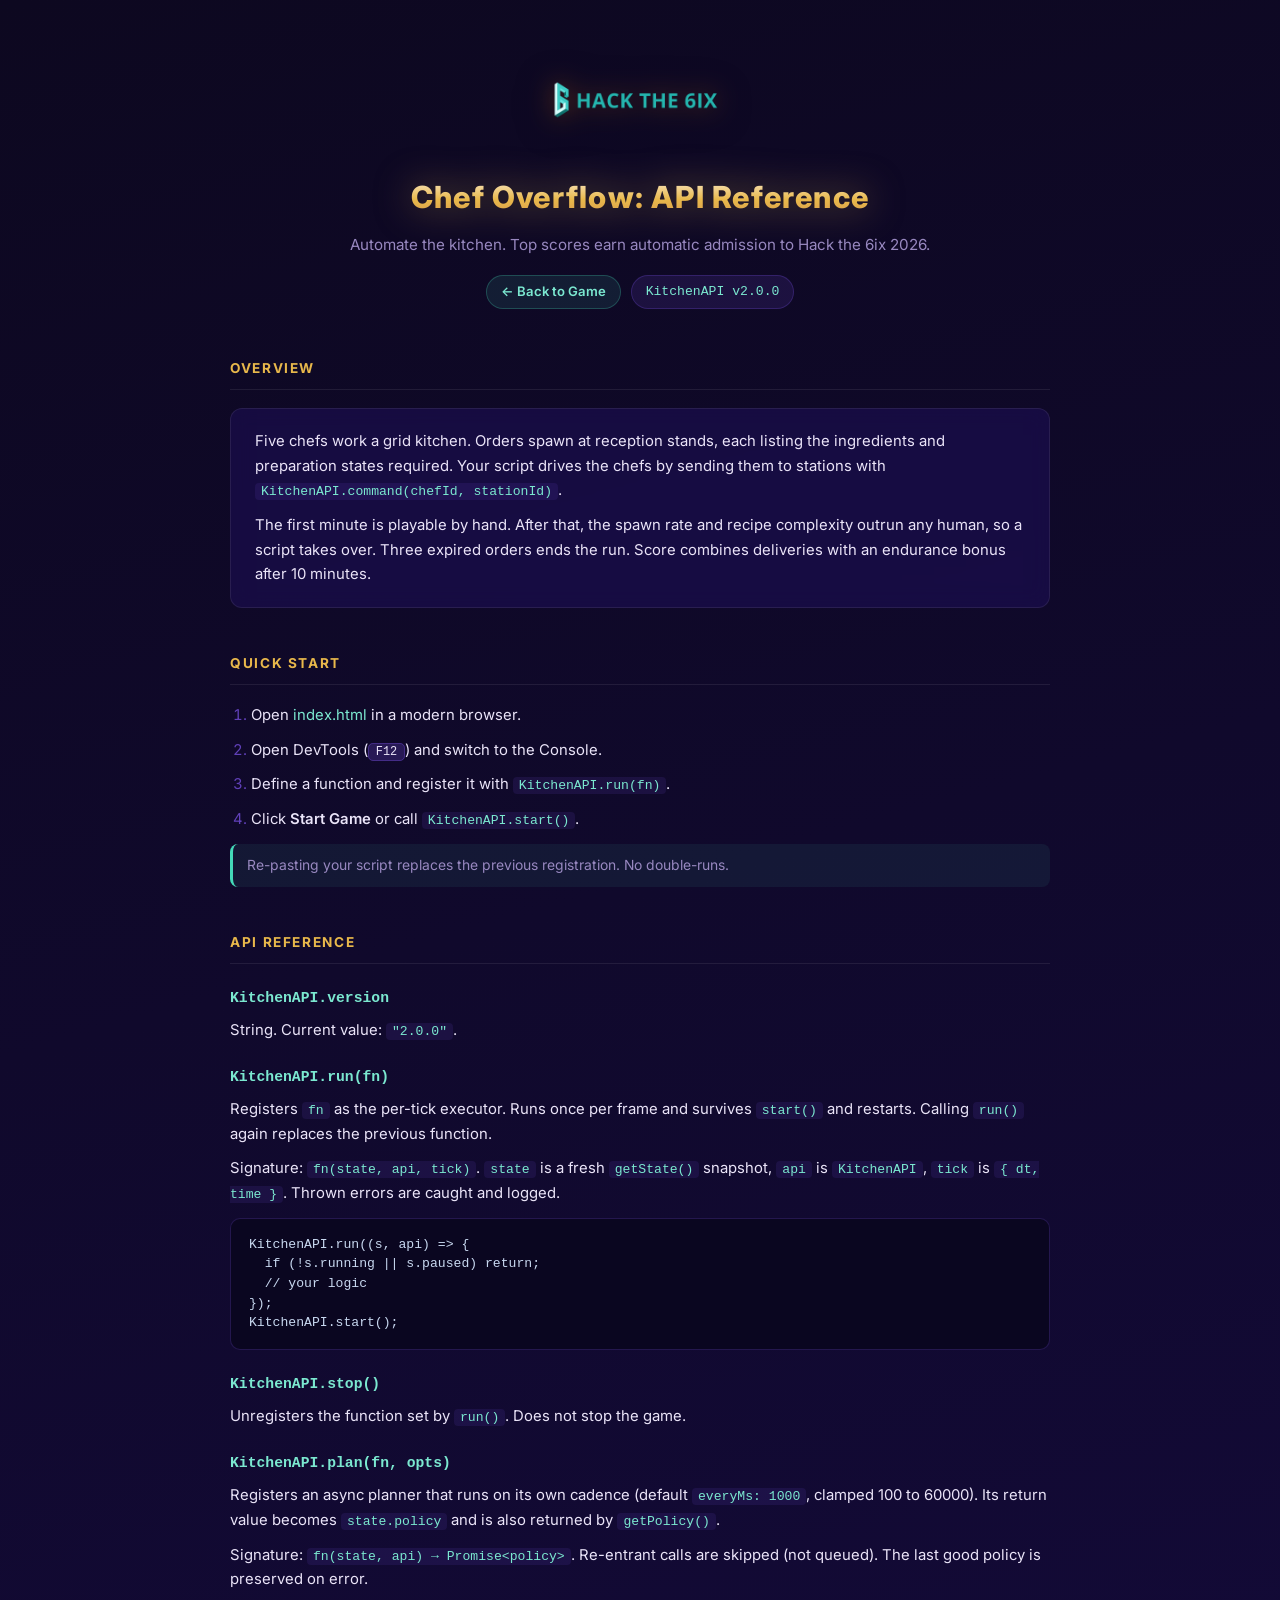
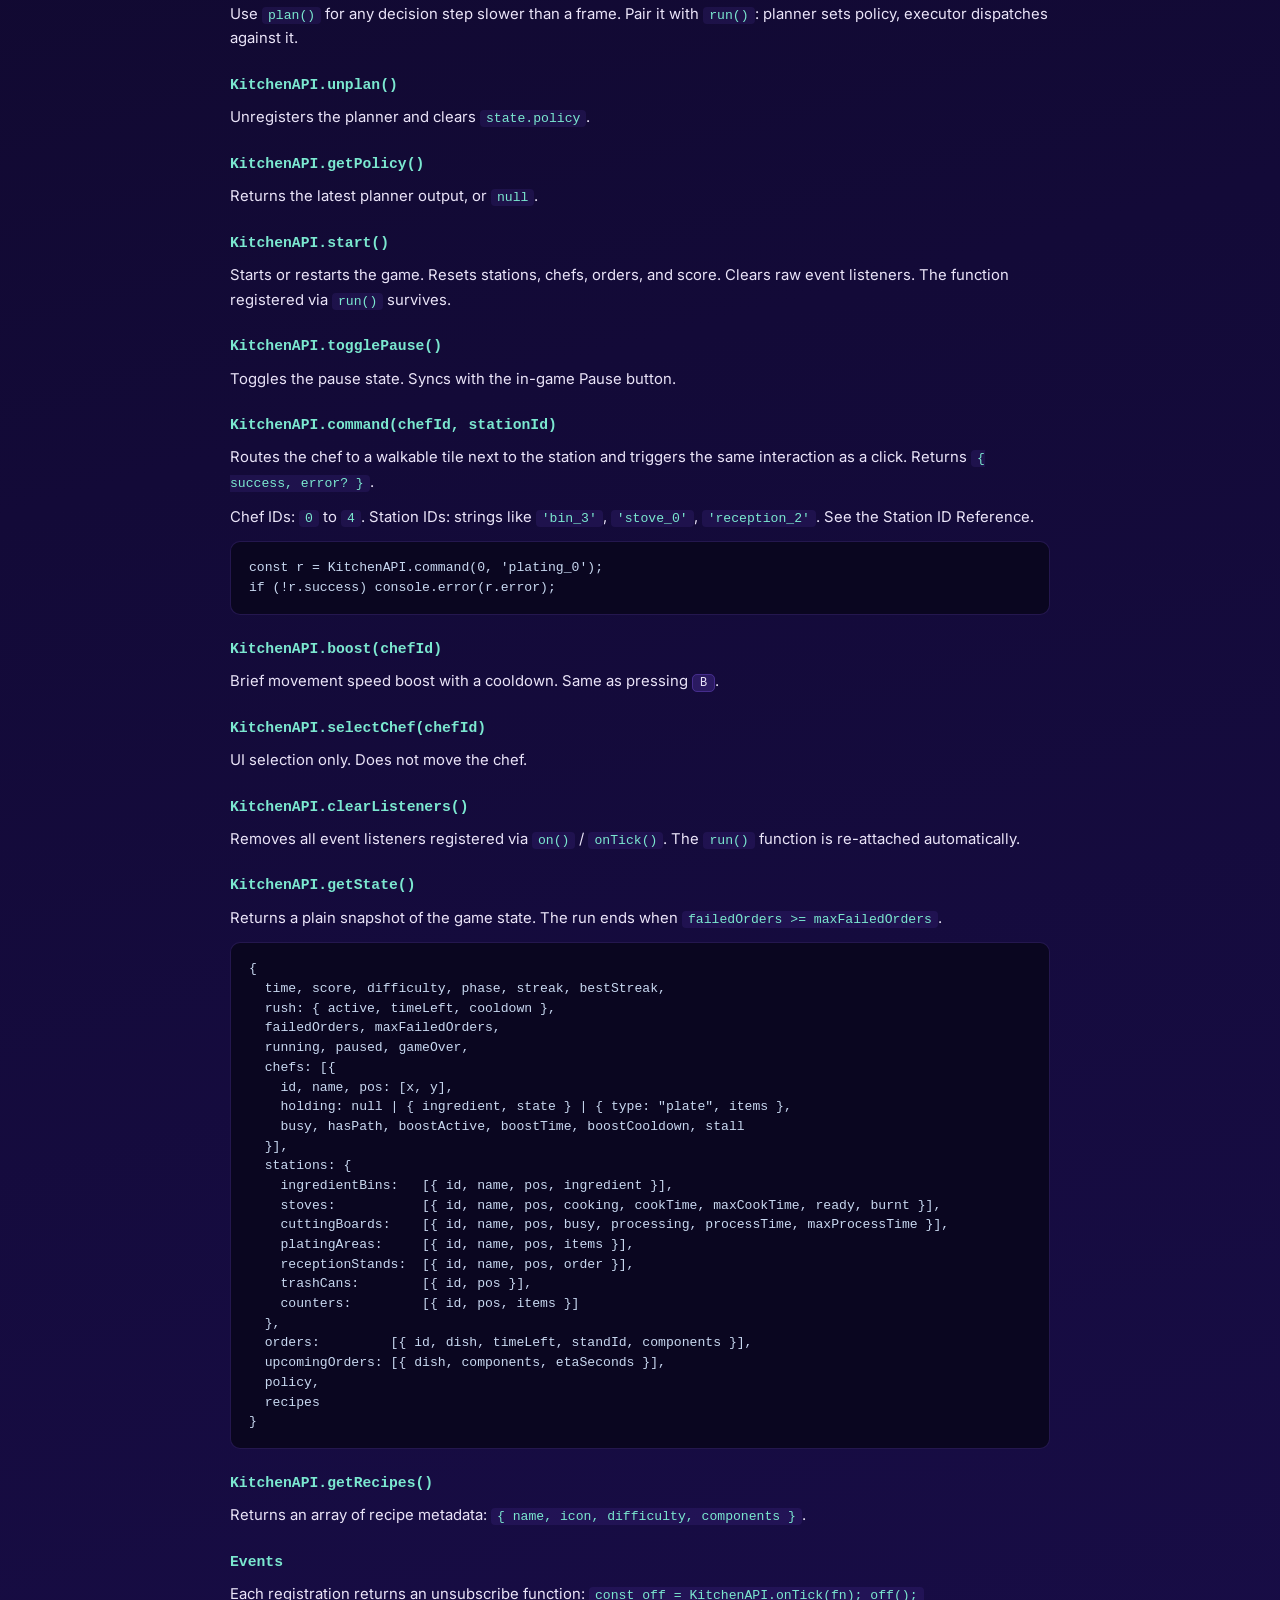
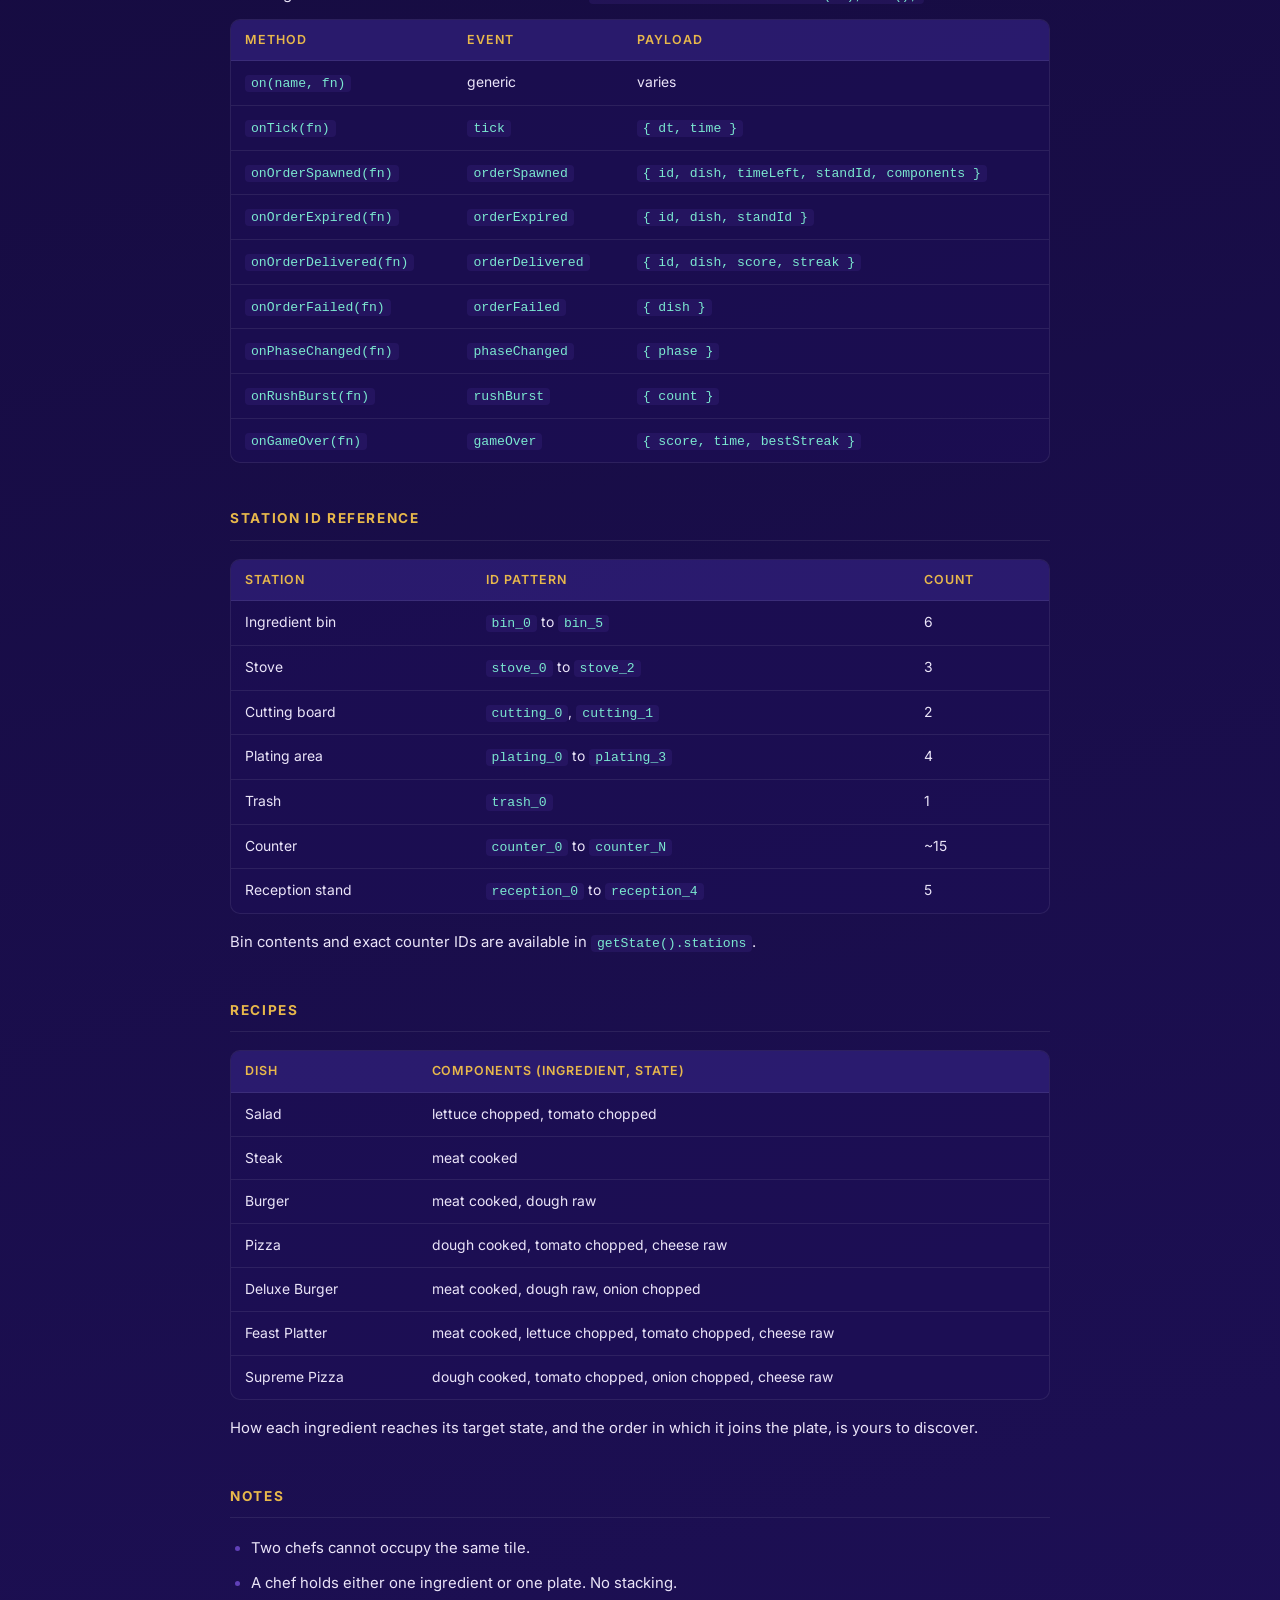
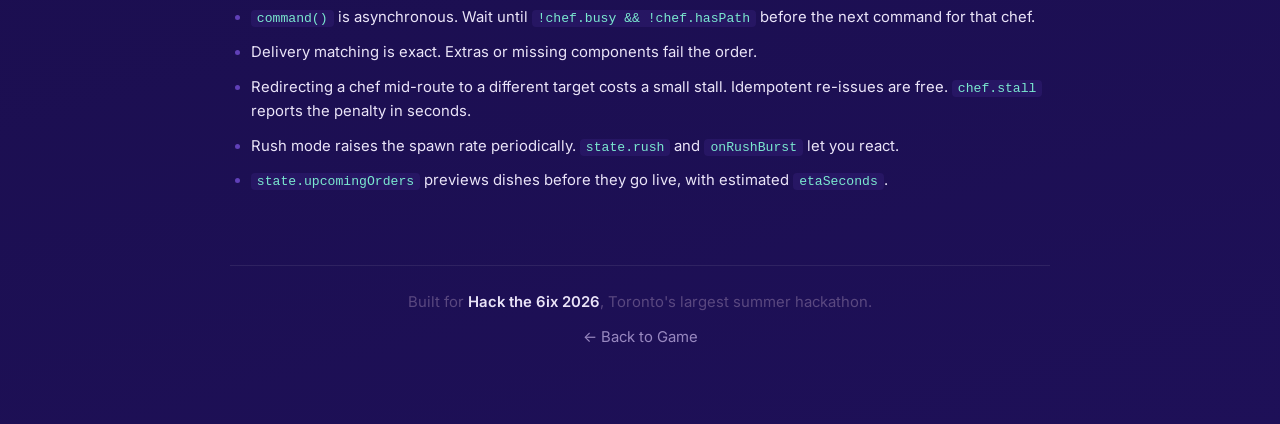
==== commit 06f250fc: "Update docs.html" ====
--- a/docs.html
+++ b/docs.html
@@ -3,7 +3,7 @@
 <head>
     <meta charset="UTF-8">
     <meta name="viewport" content="width=device-width, initial-scale=1.0">
-    <title>Chef Overflow: Agent API Reference</title>
+    <title>Chef Overflow: API Reference</title>
     <link rel="preconnect" href="https://fonts.googleapis.com">
     <link rel="preconnect" href="https://fonts.gstatic.com" crossorigin>
     <link href="https://fonts.googleapis.com/css2?family=Inter:wght@400;500;600;700;800&display=swap" rel="stylesheet">
@@ -223,7 +223,7 @@
 <div class="wrap">
     <header>
         <img src="logo.png" alt="Hack the 6ix" class="ht6-logo">
-        <h1>Chef Overflow: Agent API Reference</h1>
+        <h1>Chef Overflow: API Reference</h1>
         <p class="subtitle">Automate the kitchen. Top scores earn automatic admission to Hack the 6ix 2026.</p>
         <div class="header-row">
             <a href="index.html" class="pill pill-teal">← Back to Game</a>
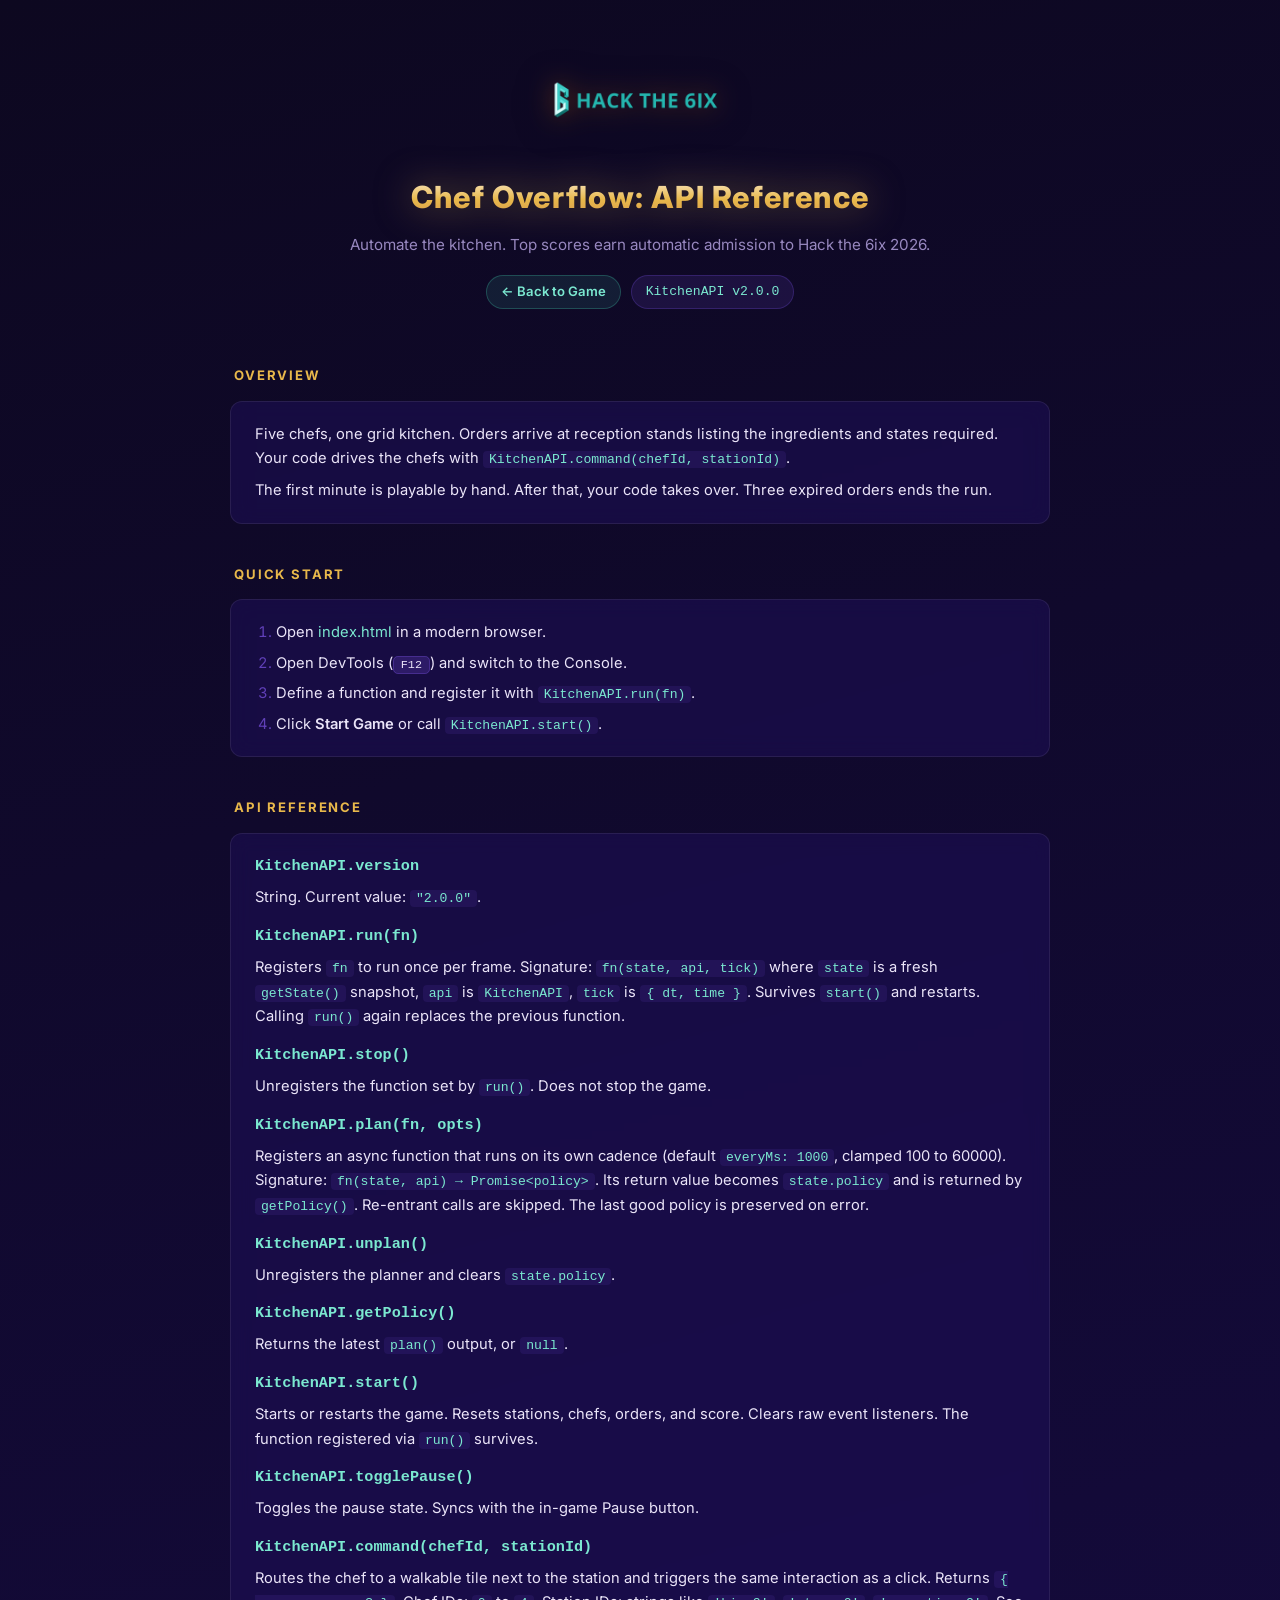
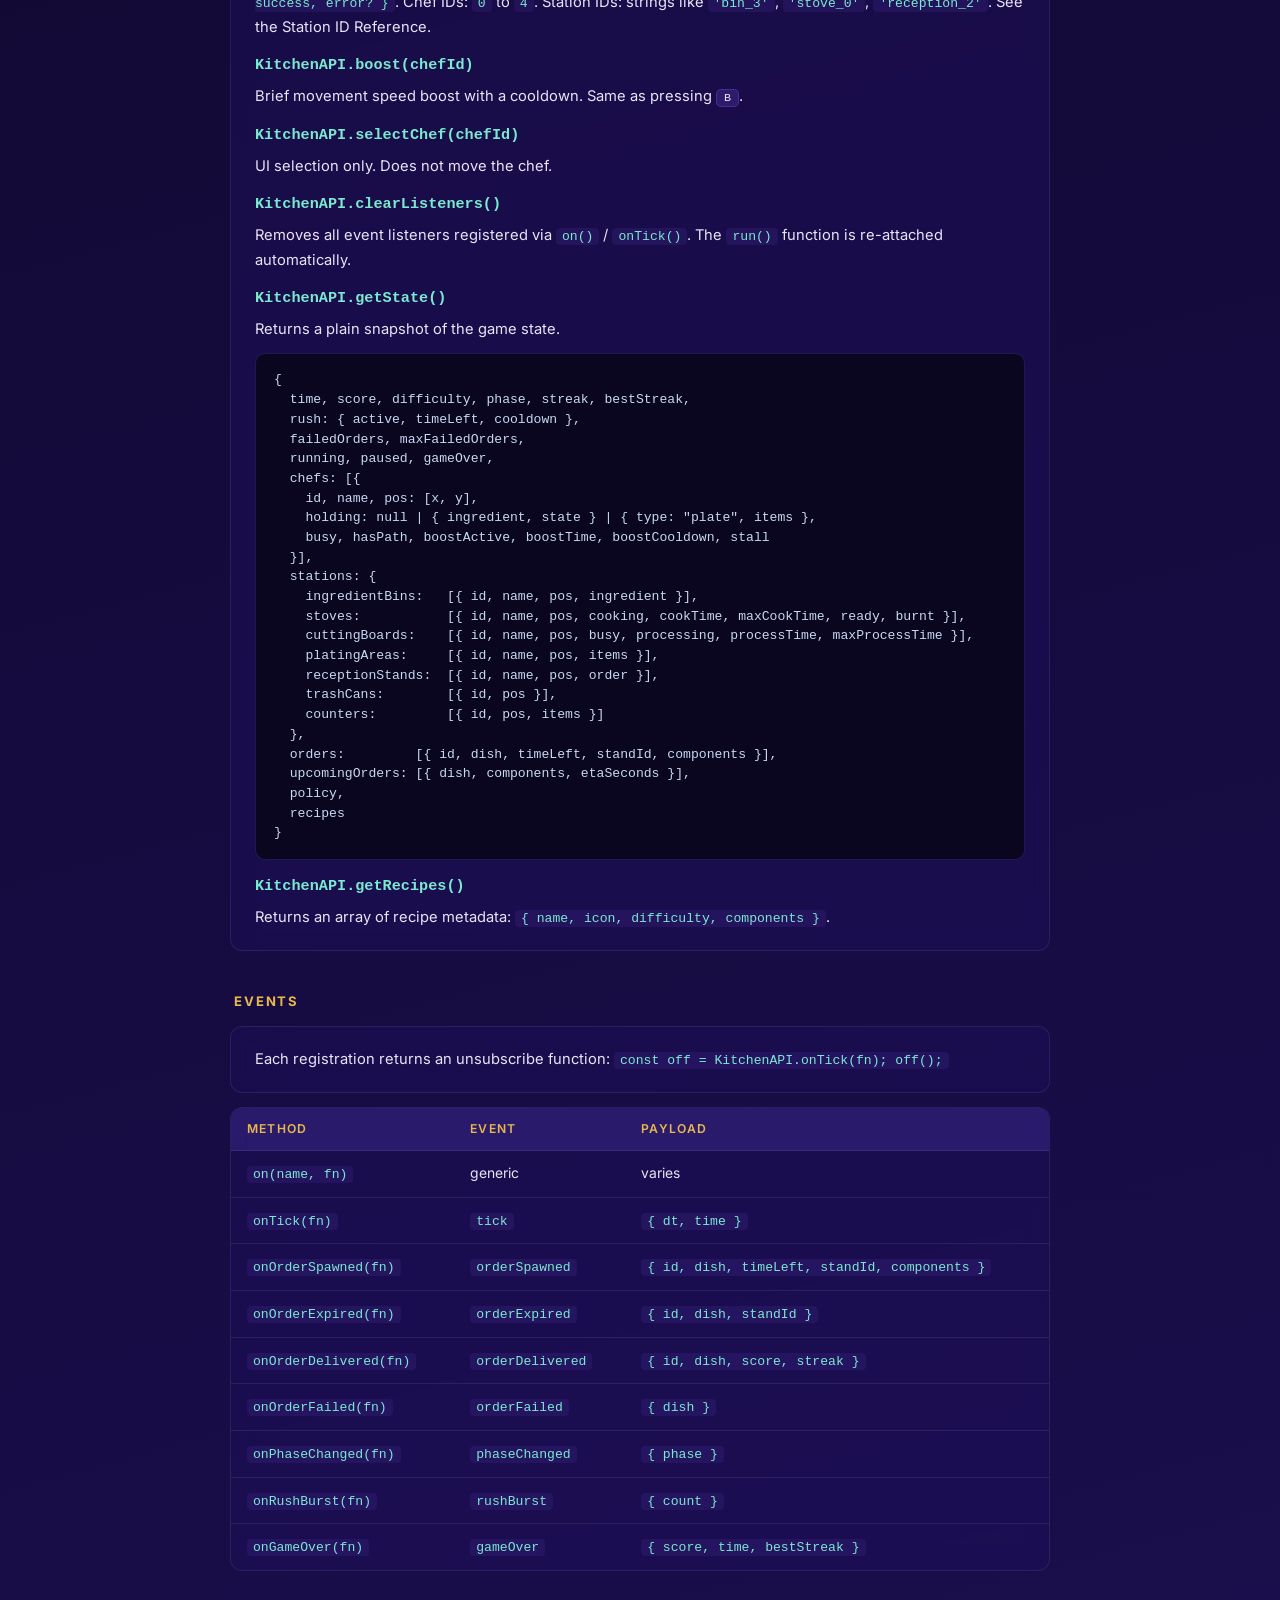
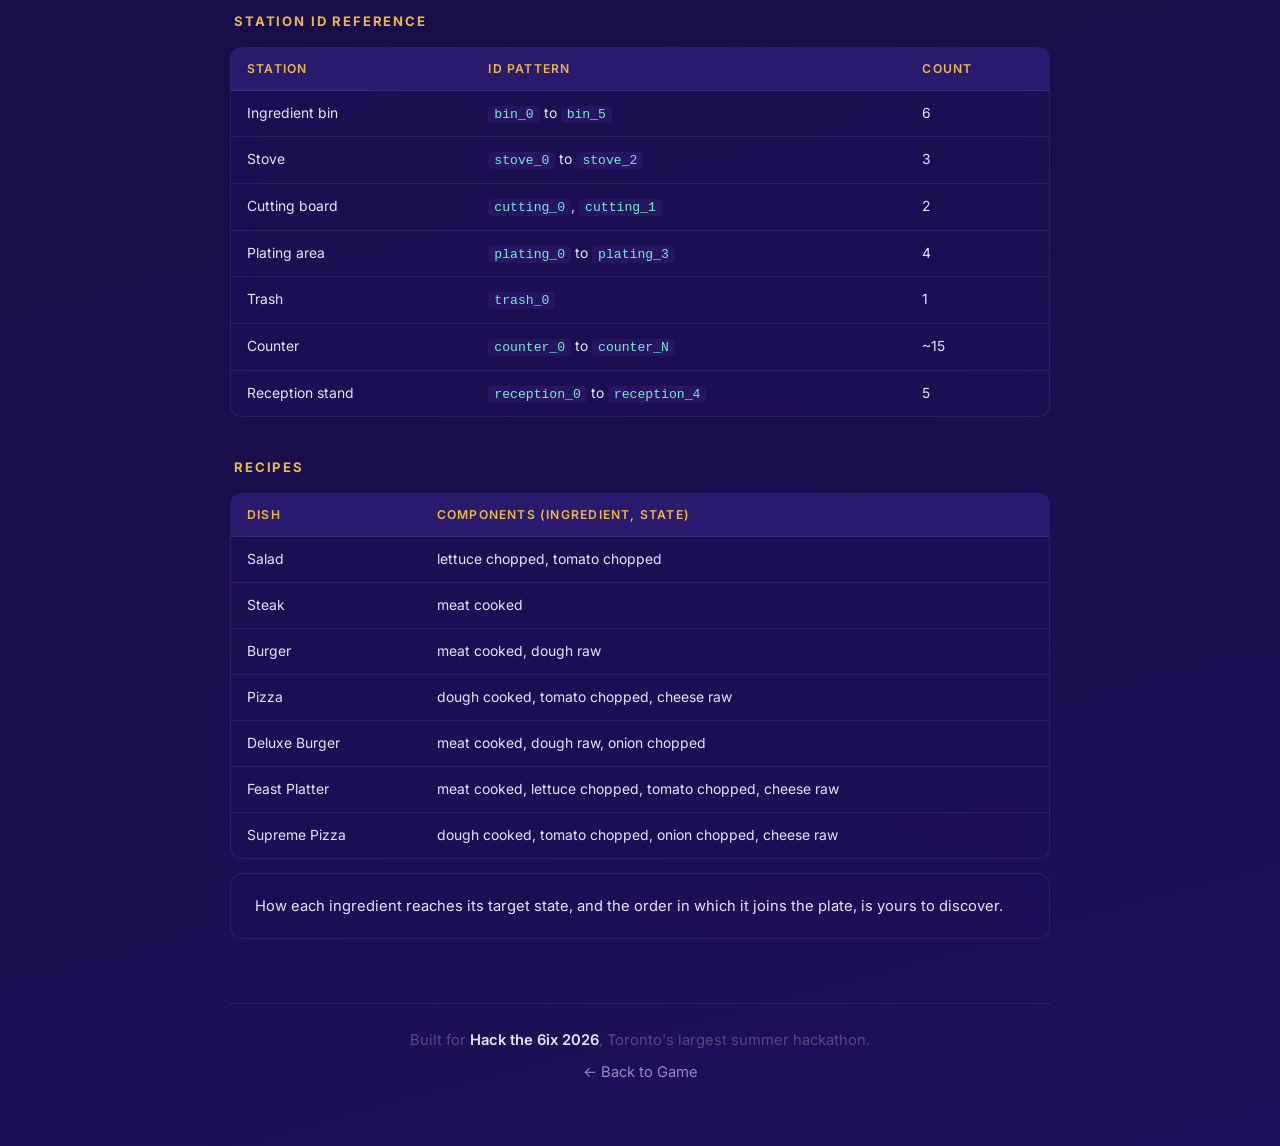
==== commit 9e426153: "ui" ====
--- a/docs.html
+++ b/docs.html
@@ -24,7 +24,8 @@
             --dim:      #5A4880;
             --code-bg:  #0A0620;
             --border:   rgba(255, 255, 255, 0.08);
-            --panel:    rgba(30, 16, 88, 0.55);
+            --card-bg:  rgba(30, 16, 88, 0.55);
+            --card-radius: 12px;
         }
         * { box-sizing: border-box; margin: 0; padding: 0; }
         html { scroll-behavior: smooth; }
@@ -41,7 +42,7 @@
         a:hover { text-decoration: underline; }
 
         /* Header */
-        header { text-align: center; margin-bottom: 48px; }
+        header { text-align: center; margin-bottom: 56px; }
         .ht6-logo {
             height: 120px;
             width: auto;
@@ -89,56 +90,87 @@
         }
         .pill-teal:hover { background: rgba(68, 217, 184, 0.18); text-decoration: none; }
 
-        /* Sections, uniform */
-        section { margin-top: 44px; }
+        /* Sections share one rhythm */
+        section { margin-top: 40px; }
+        section:first-of-type { margin-top: 0; }
         h2 {
-            font-size: 0.85rem;
+            font-size: 0.82rem;
             font-weight: 700;
             color: var(--gold);
-            letter-spacing: 0.12em;
+            letter-spacing: 0.14em;
             text-transform: uppercase;
-            margin-bottom: 18px;
-            padding-bottom: 10px;
-            border-bottom: 1px solid var(--border);
+            margin: 0 0 14px;
+            padding-left: 4px;
         }
         h3 {
-            font-size: 0.92rem;
+            font-size: 0.95rem;
             font-weight: 600;
             color: var(--teal-lt);
-            margin: 22px 0 8px;
             font-family: ui-monospace, 'Cascadia Code', Consolas, monospace;
+            margin: 18px 0 6px;
         }
         h3:first-child { margin-top: 0; }
-        p, li { font-size: 0.93rem; margin-bottom: 10px; }
+        p, li { font-size: 0.92rem; margin-bottom: 8px; }
+        p:last-child, li:last-child { margin-bottom: 0; }
         ul, ol { padding-left: 1.3rem; }
+        li { margin-bottom: 6px; }
         li::marker { color: var(--violet); }
         strong { color: var(--text); font-weight: 600; }
 
-        /* Panels: one consistent shell for prose blocks */
-        .panel {
-            background: var(--panel);
+        /* One card shell, used by every section body */
+        .card {
+            background: var(--card-bg);
             border: 1px solid var(--border);
-            border-radius: 12px;
+            border-radius: var(--card-radius);
             padding: 20px 24px;
-            margin-bottom: 16px;
             backdrop-filter: blur(10px);
         }
-        .panel > *:last-child { margin-bottom: 0; }
-
-        /* Tables, uniform */
+        .card > *:last-child { margin-bottom: 0; }
+        .card.card-flush { padding: 0; overflow: hidden; }
+        .card + .card { margin-top: 14px; }
+
+        /* Inline code and kbd, uniform */
+        code, kbd, pre, .type-block {
+            font-family: ui-monospace, 'Cascadia Code', 'Fira Code', Consolas, monospace;
+        }
+        :not(pre) > code {
+            font-size: 0.82rem;
+            color: var(--teal-lt);
+            background: rgba(96, 64, 184, 0.15);
+            padding: 1px 6px;
+            border-radius: 4px;
+        }
+        kbd {
+            font-size: 0.8em;
+            background: rgba(96, 64, 184, 0.3);
+            border: 1px solid rgba(96, 64, 184, 0.5);
+            border-radius: 5px;
+            padding: 1px 7px;
+            color: var(--text);
+        }
+        .type-block {
+            background: var(--code-bg);
+            border: 1px solid rgba(96, 64, 184, 0.3);
+            border-radius: 10px;
+            padding: 16px 18px;
+            margin: 12px 0 4px;
+            font-size: 0.82rem;
+            white-space: pre;
+            overflow-x: auto;
+            color: #c8d8f0;
+            line-height: 1.5;
+        }
+
+        /* Tables share the same card chrome */
         table {
             width: 100%;
             border-collapse: separate;
             border-spacing: 0;
             font-size: 0.87rem;
-            margin: 12px 0 16px;
-            border: 1px solid var(--border);
-            border-radius: 10px;
-            overflow: hidden;
-            background: var(--panel);
+            background: transparent;
         }
         th, td {
-            padding: 10px 14px;
+            padding: 11px 16px;
             text-align: left;
             vertical-align: top;
             border-bottom: 1px solid var(--border);
@@ -148,68 +180,18 @@
             background: rgba(61, 42, 144, 0.45);
             color: var(--gold);
             font-weight: 600;
-            font-size: 0.78rem;
+            font-size: 0.76rem;
             text-transform: uppercase;
-            letter-spacing: 0.08em;
+            letter-spacing: 0.1em;
         }
         tr:hover td { background: rgba(96, 64, 184, 0.08); }
 
-        /* Code, uniform */
-        pre, code {
-            font-family: ui-monospace, 'Cascadia Code', 'Fira Code', Consolas, monospace;
-            font-size: 0.82rem;
-        }
-        :not(pre) > code {
-            color: var(--teal-lt);
-            background: rgba(96, 64, 184, 0.15);
-            padding: 1px 6px;
-            border-radius: 4px;
-        }
-        pre {
-            background: var(--code-bg);
-            border: 1px solid rgba(96, 64, 184, 0.3);
-            border-radius: 10px;
-            padding: 16px 18px;
-            overflow-x: auto;
-            margin: 12px 0 16px;
-            line-height: 1.5;
-        }
-        pre code { color: #c8d8f0; background: none; padding: 0; }
-        kbd {
-            background: rgba(96, 64, 184, 0.3);
-            border: 1px solid rgba(96, 64, 184, 0.5);
-            border-radius: 5px;
-            padding: 1px 7px;
-            font-size: 0.8em;
-            color: var(--text);
-        }
-
-        .type-block {
-            background: var(--code-bg);
-            border: 1px solid rgba(96, 64, 184, 0.3);
-            border-radius: 10px;
-            padding: 16px 18px;
-            margin: 12px 0 16px;
-            font-size: 0.82rem;
-            white-space: pre;
-            overflow-x: auto;
-            font-family: ui-monospace, 'Cascadia Code', Consolas, monospace;
-            color: #c8d8f0;
-            line-height: 1.5;
-        }
-
-        .note {
-            padding: 10px 14px;
-            border-radius: 8px;
-            font-size: 0.87rem;
-            margin: 12px 0;
-            background: rgba(68, 217, 184, 0.07);
-            border-left: 3px solid var(--teal);
-            color: var(--muted);
-        }
+        /* API method block: same card, internal h3 + p */
+        .api-method { margin-bottom: 14px; }
+        .api-method:last-child { margin-bottom: 0; }
 
         footer {
-            margin-top: 72px;
+            margin-top: 64px;
             padding-top: 24px;
             border-top: 1px solid var(--border);
             color: var(--dim);
@@ -217,6 +199,7 @@
             text-align: center;
         }
         footer a { color: var(--muted); }
+        footer p + p { margin-top: 6px; }
     </style>
 </head>
 <body>
@@ -233,76 +216,91 @@
 
     <section>
         <h2>Overview</h2>
-        <div class="panel">
-            <p>Five chefs work a grid kitchen. Orders spawn at reception stands, each listing the ingredients and preparation states required. Your script drives the chefs by sending them to stations with <code>KitchenAPI.command(chefId, stationId)</code>.</p>
-            <p>The first minute is playable by hand. After that, the spawn rate and recipe complexity outrun any human, so a script takes over. Three expired orders ends the run. Score combines deliveries with an endurance bonus after 10 minutes.</p>
+        <div class="card">
+            <p>Five chefs, one grid kitchen. Orders arrive at reception stands listing the ingredients and states required. Your code drives the chefs with <code>KitchenAPI.command(chefId, stationId)</code>.</p>
+            <p>The first minute is playable by hand. After that, your code takes over. Three expired orders ends the run.</p>
         </div>
     </section>
 
     <section>
         <h2>Quick Start</h2>
-        <ol>
-            <li>Open <a href="index.html">index.html</a> in a modern browser.</li>
-            <li>Open DevTools (<kbd>F12</kbd>) and switch to the Console.</li>
-            <li>Define a function and register it with <code>KitchenAPI.run(fn)</code>.</li>
-            <li>Click <strong>Start Game</strong> or call <code>KitchenAPI.start()</code>.</li>
-        </ol>
-        <div class="note">Re-pasting your script replaces the previous registration. No double-runs.</div>
+        <div class="card">
+            <ol>
+                <li>Open <a href="index.html">index.html</a> in a modern browser.</li>
+                <li>Open DevTools (<kbd>F12</kbd>) and switch to the Console.</li>
+                <li>Define a function and register it with <code>KitchenAPI.run(fn)</code>.</li>
+                <li>Click <strong>Start Game</strong> or call <code>KitchenAPI.start()</code>.</li>
+            </ol>
+        </div>
     </section>
 
     <section>
         <h2>API Reference</h2>
-
-        <h3>KitchenAPI.version</h3>
-        <p>String. Current value: <code>"2.0.0"</code>.</p>
-
-        <h3>KitchenAPI.run(fn)</h3>
-        <p>Registers <code>fn</code> as the per-tick executor. Runs once per frame and survives <code>start()</code> and restarts. Calling <code>run()</code> again replaces the previous function.</p>
-        <p>Signature: <code>fn(state, api, tick)</code>. <code>state</code> is a fresh <code>getState()</code> snapshot, <code>api</code> is <code>KitchenAPI</code>, <code>tick</code> is <code>{ dt, time }</code>. Thrown errors are caught and logged.</p>
-        <pre><code>KitchenAPI.run((s, api) =&gt; {
-  if (!s.running || s.paused) return;
-  // your logic
-});
-KitchenAPI.start();</code></pre>
-
-        <h3>KitchenAPI.stop()</h3>
-        <p>Unregisters the function set by <code>run()</code>. Does not stop the game.</p>
-
-        <h3>KitchenAPI.plan(fn, opts)</h3>
-        <p>Registers an async planner that runs on its own cadence (default <code>everyMs: 1000</code>, clamped 100 to 60000). Its return value becomes <code>state.policy</code> and is also returned by <code>getPolicy()</code>.</p>
-        <p>Signature: <code>fn(state, api) → Promise&lt;policy&gt;</code>. Re-entrant calls are skipped (not queued). The last good policy is preserved on error.</p>
-        <p>Use <code>plan()</code> for any decision step slower than a frame. Pair it with <code>run()</code>: planner sets policy, executor dispatches against it.</p>
-
-        <h3>KitchenAPI.unplan()</h3>
-        <p>Unregisters the planner and clears <code>state.policy</code>.</p>
-
-        <h3>KitchenAPI.getPolicy()</h3>
-        <p>Returns the latest planner output, or <code>null</code>.</p>
-
-        <h3>KitchenAPI.start()</h3>
-        <p>Starts or restarts the game. Resets stations, chefs, orders, and score. Clears raw event listeners. The function registered via <code>run()</code> survives.</p>
-
-        <h3>KitchenAPI.togglePause()</h3>
-        <p>Toggles the pause state. Syncs with the in-game Pause button.</p>
-
-        <h3>KitchenAPI.command(chefId, stationId)</h3>
-        <p>Routes the chef to a walkable tile next to the station and triggers the same interaction as a click. Returns <code>{ success, error? }</code>.</p>
-        <p>Chef IDs: <code>0</code> to <code>4</code>. Station IDs: strings like <code>'bin_3'</code>, <code>'stove_0'</code>, <code>'reception_2'</code>. See the Station ID Reference.</p>
-        <pre><code>const r = KitchenAPI.command(0, 'plating_0');
-if (!r.success) console.error(r.error);</code></pre>
-
-        <h3>KitchenAPI.boost(chefId)</h3>
-        <p>Brief movement speed boost with a cooldown. Same as pressing <kbd>B</kbd>.</p>
-
-        <h3>KitchenAPI.selectChef(chefId)</h3>
-        <p>UI selection only. Does not move the chef.</p>
-
-        <h3>KitchenAPI.clearListeners()</h3>
-        <p>Removes all event listeners registered via <code>on()</code> / <code>onTick()</code>. The <code>run()</code> function is re-attached automatically.</p>
-
-        <h3>KitchenAPI.getState()</h3>
-        <p>Returns a plain snapshot of the game state. The run ends when <code>failedOrders &gt;= maxFailedOrders</code>.</p>
-        <div class="type-block">{
+        <div class="card">
+            <div class="api-method">
+                <h3>KitchenAPI.version</h3>
+                <p>String. Current value: <code>"2.0.0"</code>.</p>
+            </div>
+
+            <div class="api-method">
+                <h3>KitchenAPI.run(fn)</h3>
+                <p>Registers <code>fn</code> to run once per frame. Signature: <code>fn(state, api, tick)</code> where <code>state</code> is a fresh <code>getState()</code> snapshot, <code>api</code> is <code>KitchenAPI</code>, <code>tick</code> is <code>{ dt, time }</code>. Survives <code>start()</code> and restarts. Calling <code>run()</code> again replaces the previous function.</p>
+            </div>
+
+            <div class="api-method">
+                <h3>KitchenAPI.stop()</h3>
+                <p>Unregisters the function set by <code>run()</code>. Does not stop the game.</p>
+            </div>
+
+            <div class="api-method">
+                <h3>KitchenAPI.plan(fn, opts)</h3>
+                <p>Registers an async function that runs on its own cadence (default <code>everyMs: 1000</code>, clamped 100 to 60000). Signature: <code>fn(state, api) → Promise&lt;policy&gt;</code>. Its return value becomes <code>state.policy</code> and is returned by <code>getPolicy()</code>. Re-entrant calls are skipped. The last good policy is preserved on error.</p>
+            </div>
+
+            <div class="api-method">
+                <h3>KitchenAPI.unplan()</h3>
+                <p>Unregisters the planner and clears <code>state.policy</code>.</p>
+            </div>
+
+            <div class="api-method">
+                <h3>KitchenAPI.getPolicy()</h3>
+                <p>Returns the latest <code>plan()</code> output, or <code>null</code>.</p>
+            </div>
+
+            <div class="api-method">
+                <h3>KitchenAPI.start()</h3>
+                <p>Starts or restarts the game. Resets stations, chefs, orders, and score. Clears raw event listeners. The function registered via <code>run()</code> survives.</p>
+            </div>
+
+            <div class="api-method">
+                <h3>KitchenAPI.togglePause()</h3>
+                <p>Toggles the pause state. Syncs with the in-game Pause button.</p>
+            </div>
+
+            <div class="api-method">
+                <h3>KitchenAPI.command(chefId, stationId)</h3>
+                <p>Routes the chef to a walkable tile next to the station and triggers the same interaction as a click. Returns <code>{ success, error? }</code>. Chef IDs: <code>0</code> to <code>4</code>. Station IDs: strings like <code>'bin_3'</code>, <code>'stove_0'</code>, <code>'reception_2'</code>. See the Station ID Reference.</p>
+            </div>
+
+            <div class="api-method">
+                <h3>KitchenAPI.boost(chefId)</h3>
+                <p>Brief movement speed boost with a cooldown. Same as pressing <kbd>B</kbd>.</p>
+            </div>
+
+            <div class="api-method">
+                <h3>KitchenAPI.selectChef(chefId)</h3>
+                <p>UI selection only. Does not move the chef.</p>
+            </div>
+
+            <div class="api-method">
+                <h3>KitchenAPI.clearListeners()</h3>
+                <p>Removes all event listeners registered via <code>on()</code> / <code>onTick()</code>. The <code>run()</code> function is re-attached automatically.</p>
+            </div>
+
+            <div class="api-method">
+                <h3>KitchenAPI.getState()</h3>
+                <p>Returns a plain snapshot of the game state.</p>
+                <div class="type-block">{
   time, score, difficulty, phase, streak, bestStreak,
   rush: { active, timeLeft, cooldown },
   failedOrders, maxFailedOrders,
@@ -326,78 +324,80 @@
   policy,
   recipes
 }</div>
-
-        <h3>KitchenAPI.getRecipes()</h3>
-        <p>Returns an array of recipe metadata: <code>{ name, icon, difficulty, components }</code>.</p>
-
-        <h3>Events</h3>
-        <p>Each registration returns an unsubscribe function: <code>const off = KitchenAPI.onTick(fn); off();</code></p>
-        <table>
-            <thead><tr><th>Method</th><th>Event</th><th>Payload</th></tr></thead>
-            <tbody>
-                <tr><td><code>on(name, fn)</code></td><td>generic</td><td>varies</td></tr>
-                <tr><td><code>onTick(fn)</code></td><td><code>tick</code></td><td><code>{ dt, time }</code></td></tr>
-                <tr><td><code>onOrderSpawned(fn)</code></td><td><code>orderSpawned</code></td><td><code>{ id, dish, timeLeft, standId, components }</code></td></tr>
-                <tr><td><code>onOrderExpired(fn)</code></td><td><code>orderExpired</code></td><td><code>{ id, dish, standId }</code></td></tr>
-                <tr><td><code>onOrderDelivered(fn)</code></td><td><code>orderDelivered</code></td><td><code>{ id, dish, score, streak }</code></td></tr>
-                <tr><td><code>onOrderFailed(fn)</code></td><td><code>orderFailed</code></td><td><code>{ dish }</code></td></tr>
-                <tr><td><code>onPhaseChanged(fn)</code></td><td><code>phaseChanged</code></td><td><code>{ phase }</code></td></tr>
-                <tr><td><code>onRushBurst(fn)</code></td><td><code>rushBurst</code></td><td><code>{ count }</code></td></tr>
-                <tr><td><code>onGameOver(fn)</code></td><td><code>gameOver</code></td><td><code>{ score, time, bestStreak }</code></td></tr>
-            </tbody>
-        </table>
+            </div>
+
+            <div class="api-method">
+                <h3>KitchenAPI.getRecipes()</h3>
+                <p>Returns an array of recipe metadata: <code>{ name, icon, difficulty, components }</code>.</p>
+            </div>
+        </div>
+    </section>
+
+    <section>
+        <h2>Events</h2>
+        <div class="card">
+            <p>Each registration returns an unsubscribe function: <code>const off = KitchenAPI.onTick(fn); off();</code></p>
+        </div>
+        <div class="card card-flush" style="margin-top:14px;">
+            <table>
+                <thead><tr><th>Method</th><th>Event</th><th>Payload</th></tr></thead>
+                <tbody>
+                    <tr><td><code>on(name, fn)</code></td><td>generic</td><td>varies</td></tr>
+                    <tr><td><code>onTick(fn)</code></td><td><code>tick</code></td><td><code>{ dt, time }</code></td></tr>
+                    <tr><td><code>onOrderSpawned(fn)</code></td><td><code>orderSpawned</code></td><td><code>{ id, dish, timeLeft, standId, components }</code></td></tr>
+                    <tr><td><code>onOrderExpired(fn)</code></td><td><code>orderExpired</code></td><td><code>{ id, dish, standId }</code></td></tr>
+                    <tr><td><code>onOrderDelivered(fn)</code></td><td><code>orderDelivered</code></td><td><code>{ id, dish, score, streak }</code></td></tr>
+                    <tr><td><code>onOrderFailed(fn)</code></td><td><code>orderFailed</code></td><td><code>{ dish }</code></td></tr>
+                    <tr><td><code>onPhaseChanged(fn)</code></td><td><code>phaseChanged</code></td><td><code>{ phase }</code></td></tr>
+                    <tr><td><code>onRushBurst(fn)</code></td><td><code>rushBurst</code></td><td><code>{ count }</code></td></tr>
+                    <tr><td><code>onGameOver(fn)</code></td><td><code>gameOver</code></td><td><code>{ score, time, bestStreak }</code></td></tr>
+                </tbody>
+            </table>
+        </div>
     </section>
 
     <section>
         <h2>Station ID Reference</h2>
-        <table>
-            <thead><tr><th>Station</th><th>ID pattern</th><th>Count</th></tr></thead>
-            <tbody>
-                <tr><td>Ingredient bin</td><td><code>bin_0</code> to <code>bin_5</code></td><td>6</td></tr>
-                <tr><td>Stove</td><td><code>stove_0</code> to <code>stove_2</code></td><td>3</td></tr>
-                <tr><td>Cutting board</td><td><code>cutting_0</code>, <code>cutting_1</code></td><td>2</td></tr>
-                <tr><td>Plating area</td><td><code>plating_0</code> to <code>plating_3</code></td><td>4</td></tr>
-                <tr><td>Trash</td><td><code>trash_0</code></td><td>1</td></tr>
-                <tr><td>Counter</td><td><code>counter_0</code> to <code>counter_N</code></td><td>~15</td></tr>
-                <tr><td>Reception stand</td><td><code>reception_0</code> to <code>reception_4</code></td><td>5</td></tr>
-            </tbody>
-        </table>
-        <p>Bin contents and exact counter IDs are available in <code>getState().stations</code>.</p>
+        <div class="card card-flush">
+            <table>
+                <thead><tr><th>Station</th><th>ID pattern</th><th>Count</th></tr></thead>
+                <tbody>
+                    <tr><td>Ingredient bin</td><td><code>bin_0</code> to <code>bin_5</code></td><td>6</td></tr>
+                    <tr><td>Stove</td><td><code>stove_0</code> to <code>stove_2</code></td><td>3</td></tr>
+                    <tr><td>Cutting board</td><td><code>cutting_0</code>, <code>cutting_1</code></td><td>2</td></tr>
+                    <tr><td>Plating area</td><td><code>plating_0</code> to <code>plating_3</code></td><td>4</td></tr>
+                    <tr><td>Trash</td><td><code>trash_0</code></td><td>1</td></tr>
+                    <tr><td>Counter</td><td><code>counter_0</code> to <code>counter_N</code></td><td>~15</td></tr>
+                    <tr><td>Reception stand</td><td><code>reception_0</code> to <code>reception_4</code></td><td>5</td></tr>
+                </tbody>
+            </table>
+        </div>
     </section>
 
     <section>
         <h2>Recipes</h2>
-        <table>
-            <thead><tr><th>Dish</th><th>Components (ingredient, state)</th></tr></thead>
-            <tbody>
-                <tr><td>Salad</td><td>lettuce chopped, tomato chopped</td></tr>
-                <tr><td>Steak</td><td>meat cooked</td></tr>
-                <tr><td>Burger</td><td>meat cooked, dough raw</td></tr>
-                <tr><td>Pizza</td><td>dough cooked, tomato chopped, cheese raw</td></tr>
-                <tr><td>Deluxe Burger</td><td>meat cooked, dough raw, onion chopped</td></tr>
-                <tr><td>Feast Platter</td><td>meat cooked, lettuce chopped, tomato chopped, cheese raw</td></tr>
-                <tr><td>Supreme Pizza</td><td>dough cooked, tomato chopped, onion chopped, cheese raw</td></tr>
-            </tbody>
-        </table>
-        <p>How each ingredient reaches its target state, and the order in which it joins the plate, is yours to discover.</p>
-    </section>
-
-    <section>
-        <h2>Notes</h2>
-        <ul>
-            <li>Two chefs cannot occupy the same tile.</li>
-            <li>A chef holds either one ingredient or one plate. No stacking.</li>
-            <li><code>command()</code> is asynchronous. Wait until <code>!chef.busy &amp;&amp; !chef.hasPath</code> before the next command for that chef.</li>
-            <li>Delivery matching is exact. Extras or missing components fail the order.</li>
-            <li>Redirecting a chef mid-route to a different target costs a small stall. Idempotent re-issues are free. <code>chef.stall</code> reports the penalty in seconds.</li>
-            <li>Rush mode raises the spawn rate periodically. <code>state.rush</code> and <code>onRushBurst</code> let you react.</li>
-            <li><code>state.upcomingOrders</code> previews dishes before they go live, with estimated <code>etaSeconds</code>.</li>
-        </ul>
+        <div class="card card-flush">
+            <table>
+                <thead><tr><th>Dish</th><th>Components (ingredient, state)</th></tr></thead>
+                <tbody>
+                    <tr><td>Salad</td><td>lettuce chopped, tomato chopped</td></tr>
+                    <tr><td>Steak</td><td>meat cooked</td></tr>
+                    <tr><td>Burger</td><td>meat cooked, dough raw</td></tr>
+                    <tr><td>Pizza</td><td>dough cooked, tomato chopped, cheese raw</td></tr>
+                    <tr><td>Deluxe Burger</td><td>meat cooked, dough raw, onion chopped</td></tr>
+                    <tr><td>Feast Platter</td><td>meat cooked, lettuce chopped, tomato chopped, cheese raw</td></tr>
+                    <tr><td>Supreme Pizza</td><td>dough cooked, tomato chopped, onion chopped, cheese raw</td></tr>
+                </tbody>
+            </table>
+        </div>
+        <div class="card" style="margin-top:14px;">
+            <p>How each ingredient reaches its target state, and the order in which it joins the plate, is yours to discover.</p>
+        </div>
     </section>
 
     <footer>
         <p>Built for <strong>Hack the 6ix 2026</strong>, Toronto's largest summer hackathon.</p>
-        <p style="margin-top:8px;"><a href="index.html">← Back to Game</a></p>
+        <p><a href="index.html">← Back to Game</a></p>
     </footer>
 </div>
 </body>
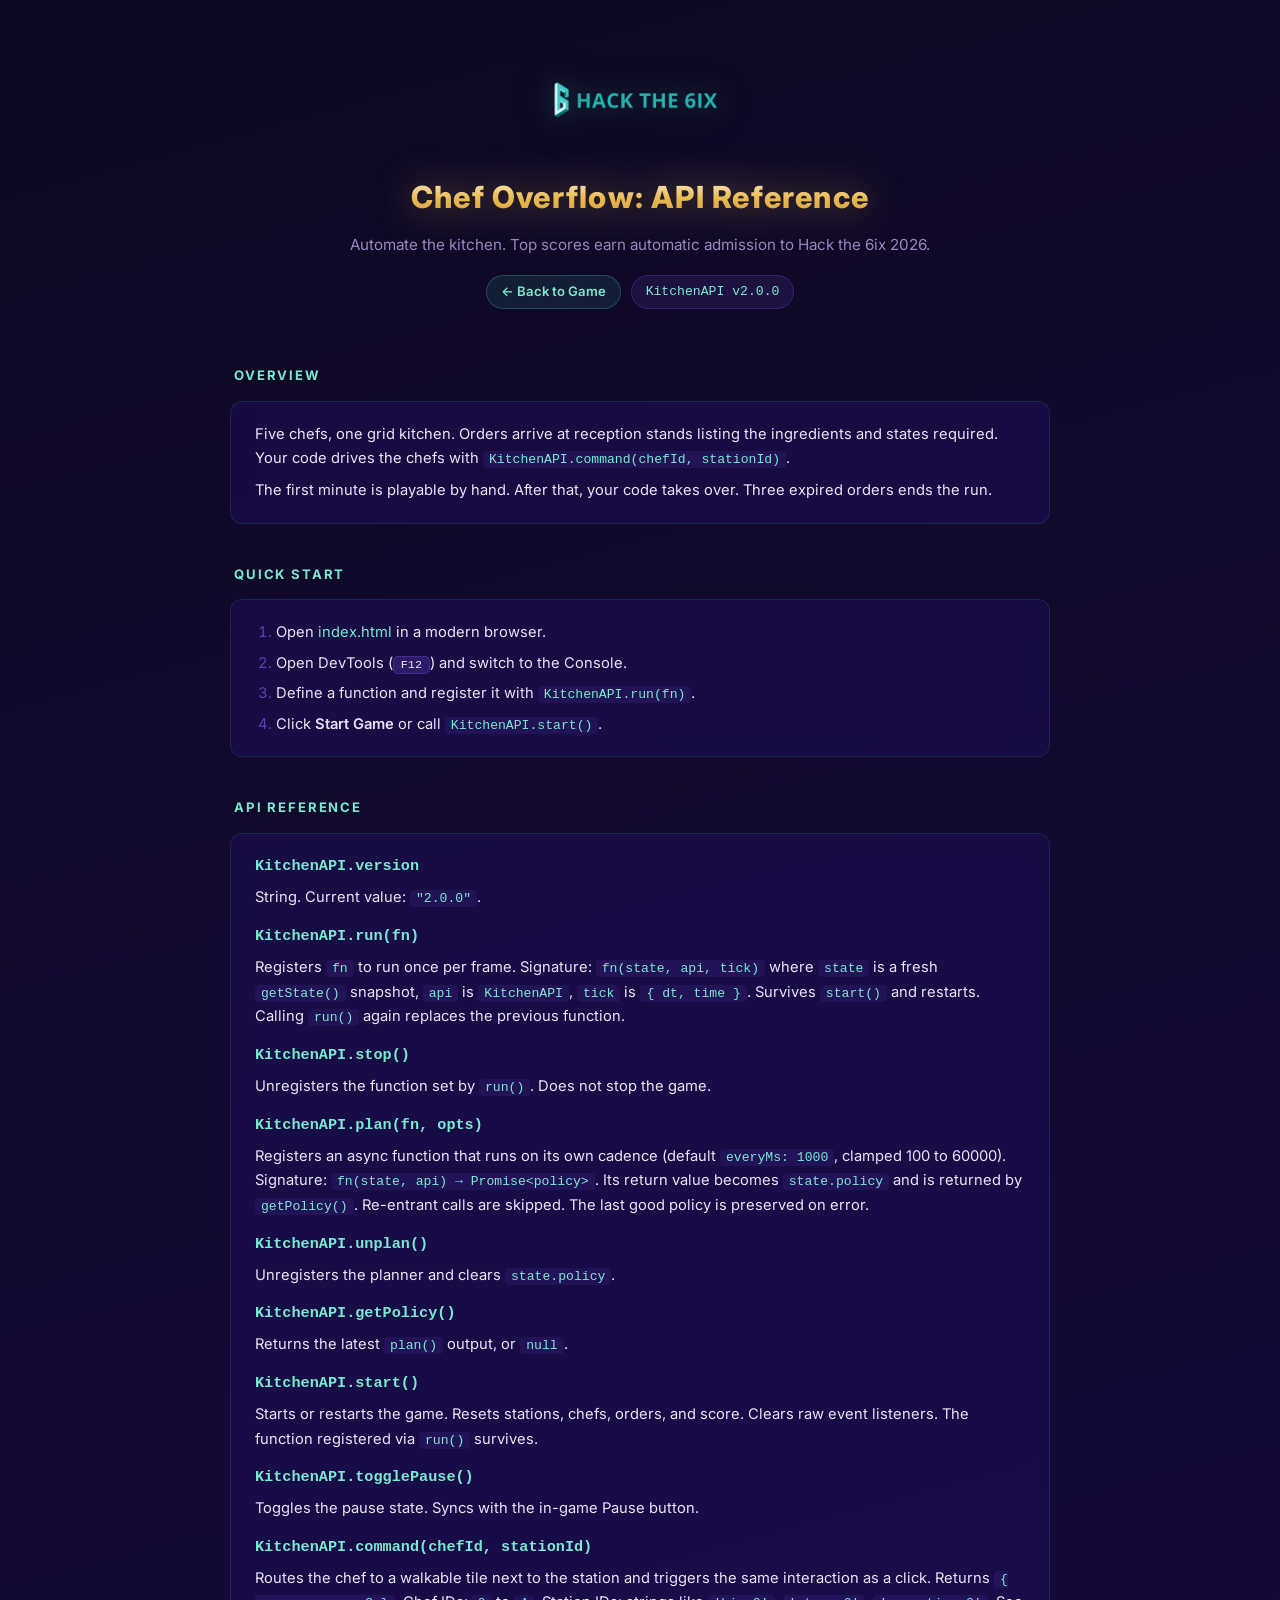
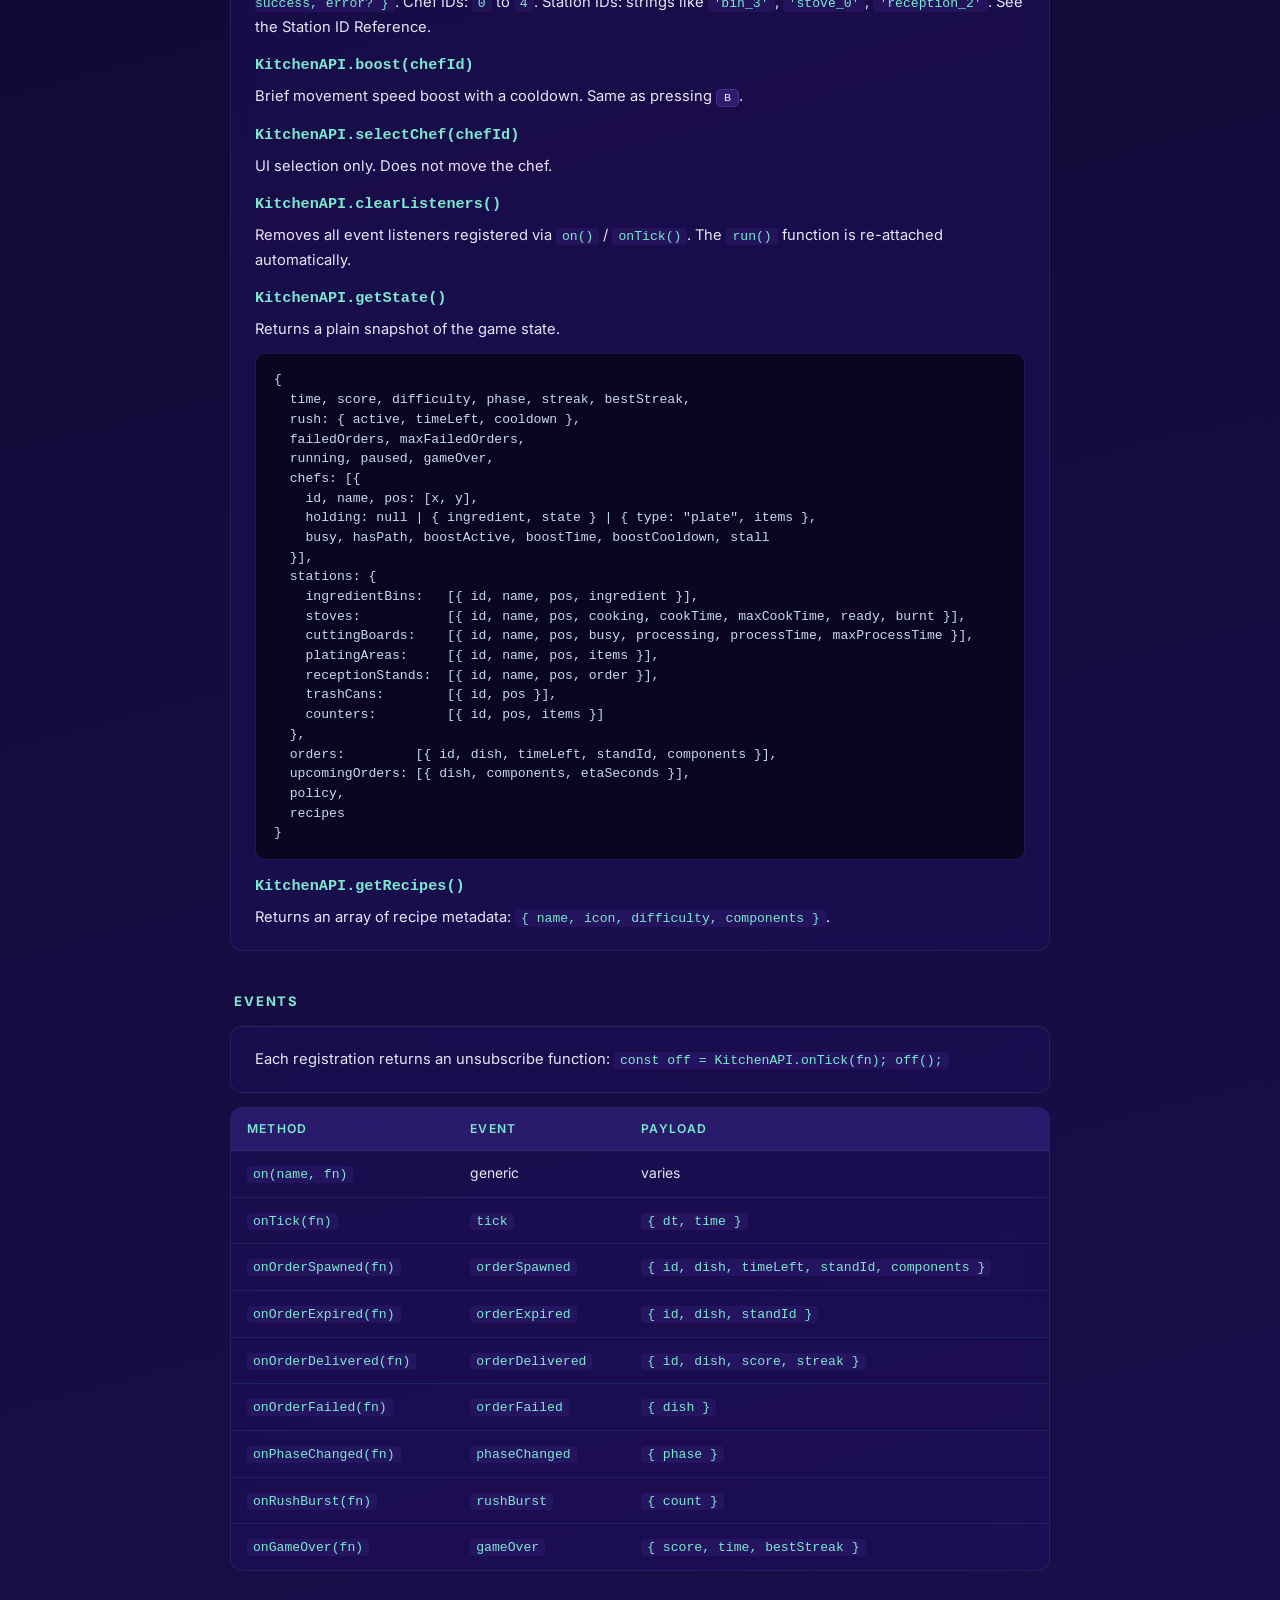
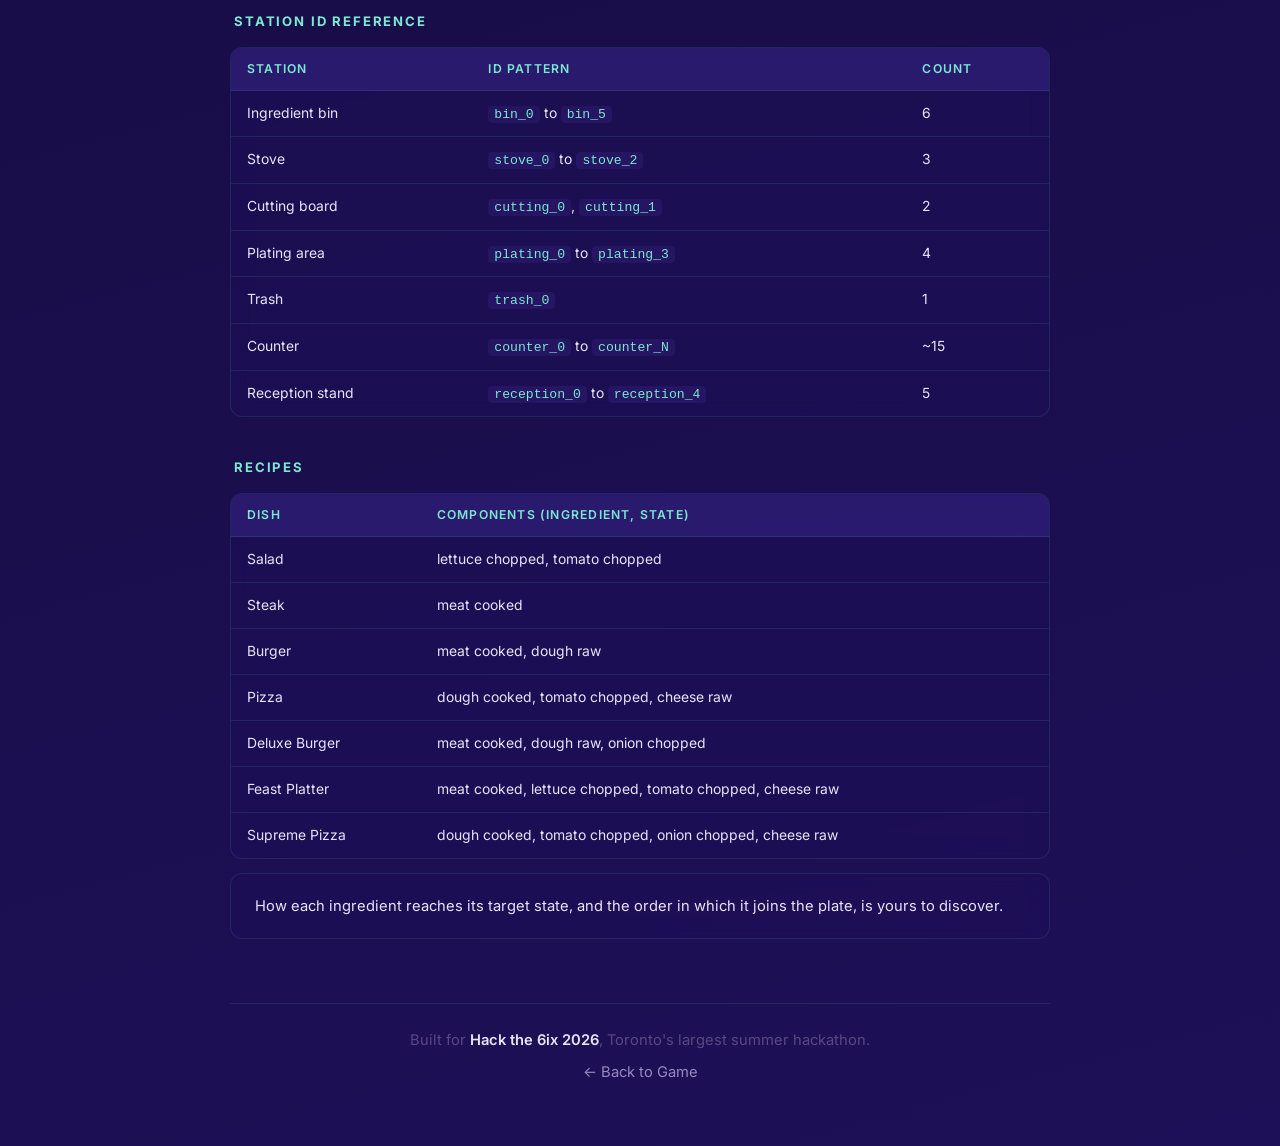
==== commit c4ec23fa: "ui" ====
--- a/docs.html
+++ b/docs.html
@@ -23,7 +23,7 @@
             --muted:    #9888C0;
             --dim:      #5A4880;
             --code-bg:  #0A0620;
-            --border:   rgba(255, 255, 255, 0.08);
+            --border:   rgba(68, 217, 184, 0.12);
             --card-bg:  rgba(30, 16, 88, 0.55);
             --card-radius: 12px;
         }
@@ -48,7 +48,7 @@
             width: auto;
             display: block;
             margin: 0 auto 12px;
-            filter: drop-shadow(0 0 12px rgba(232, 120, 32, 0.4))
+            filter: drop-shadow(0 0 12px rgba(68, 217, 184, 0.3))
                     drop-shadow(0 4px 16px rgba(0, 0, 0, 0.5));
         }
         header h1 {
@@ -96,7 +96,7 @@
         h2 {
             font-size: 0.82rem;
             font-weight: 700;
-            color: var(--gold);
+            color: var(--teal-lt);
             letter-spacing: 0.14em;
             text-transform: uppercase;
             margin: 0 0 14px;
@@ -178,7 +178,7 @@
         tr:last-child td { border-bottom: none; }
         th {
             background: rgba(61, 42, 144, 0.45);
-            color: var(--gold);
+            color: var(--teal-lt);
             font-weight: 600;
             font-size: 0.76rem;
             text-transform: uppercase;
